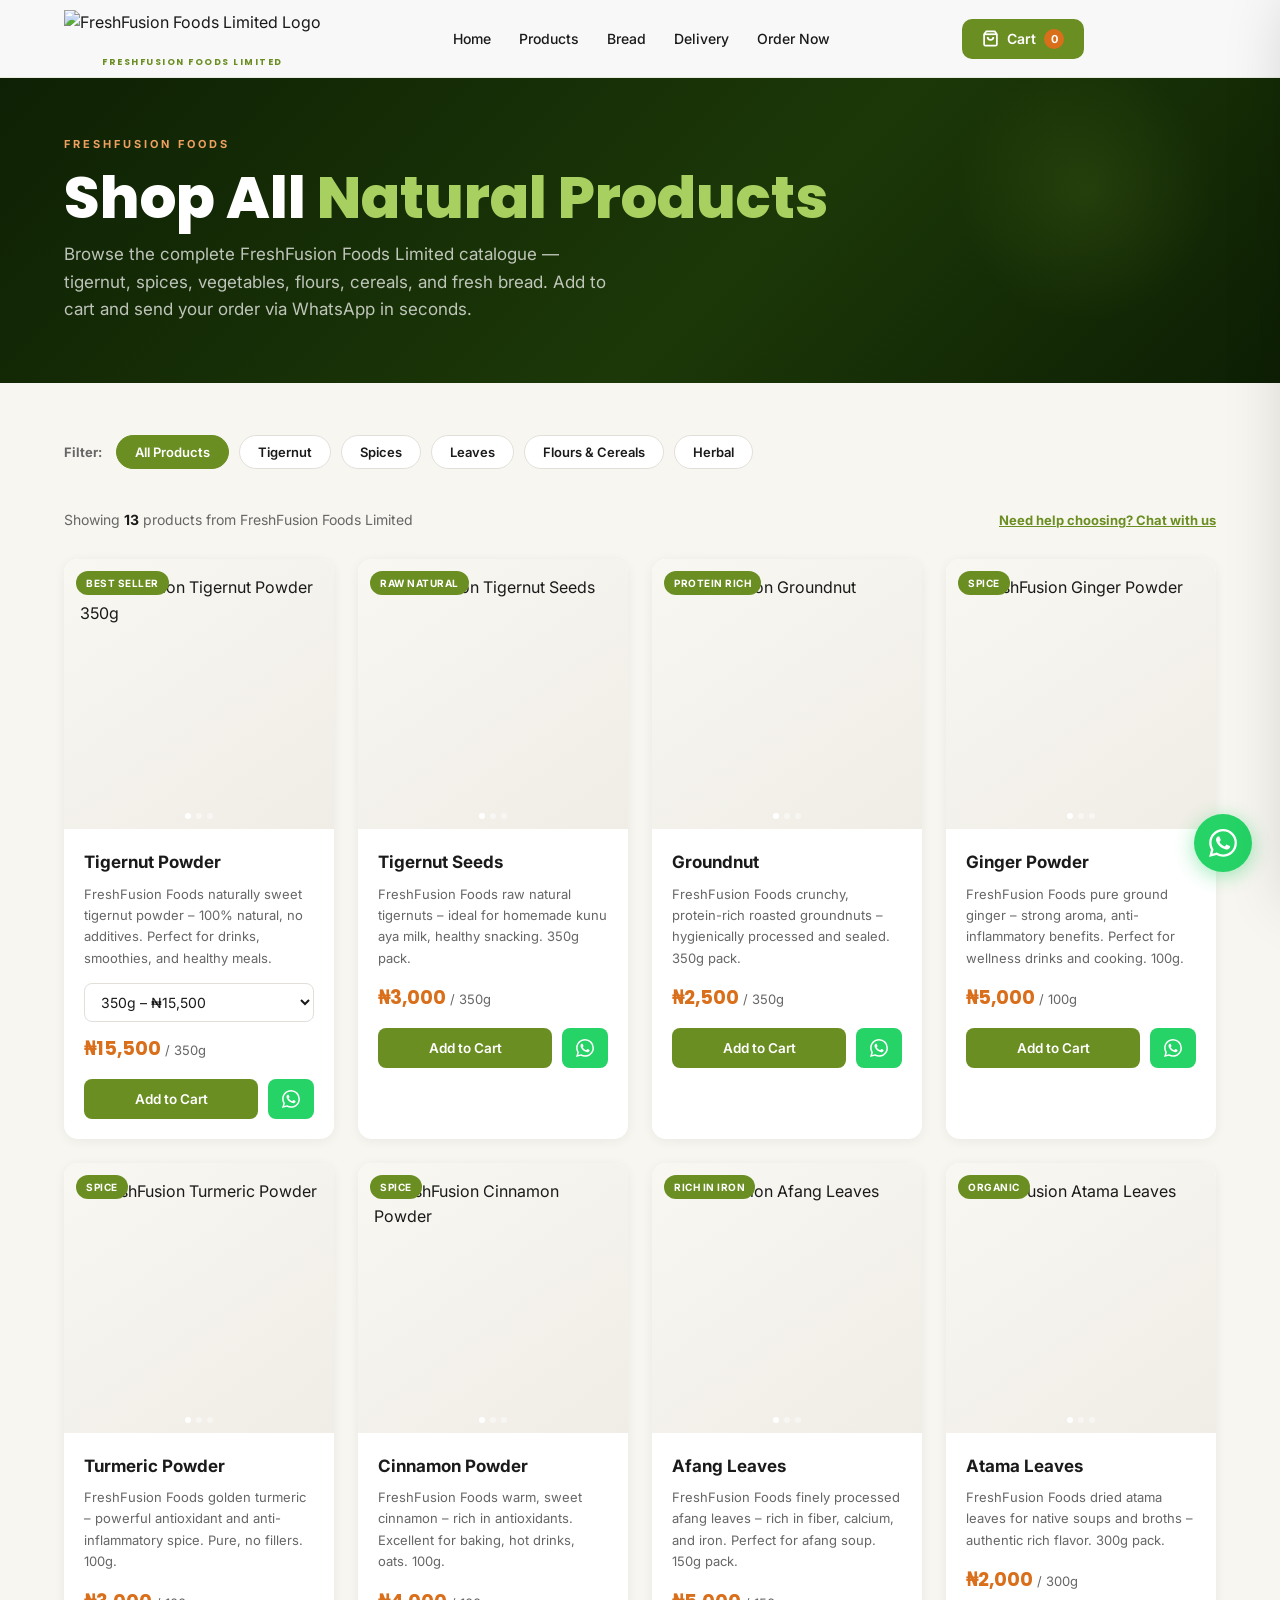
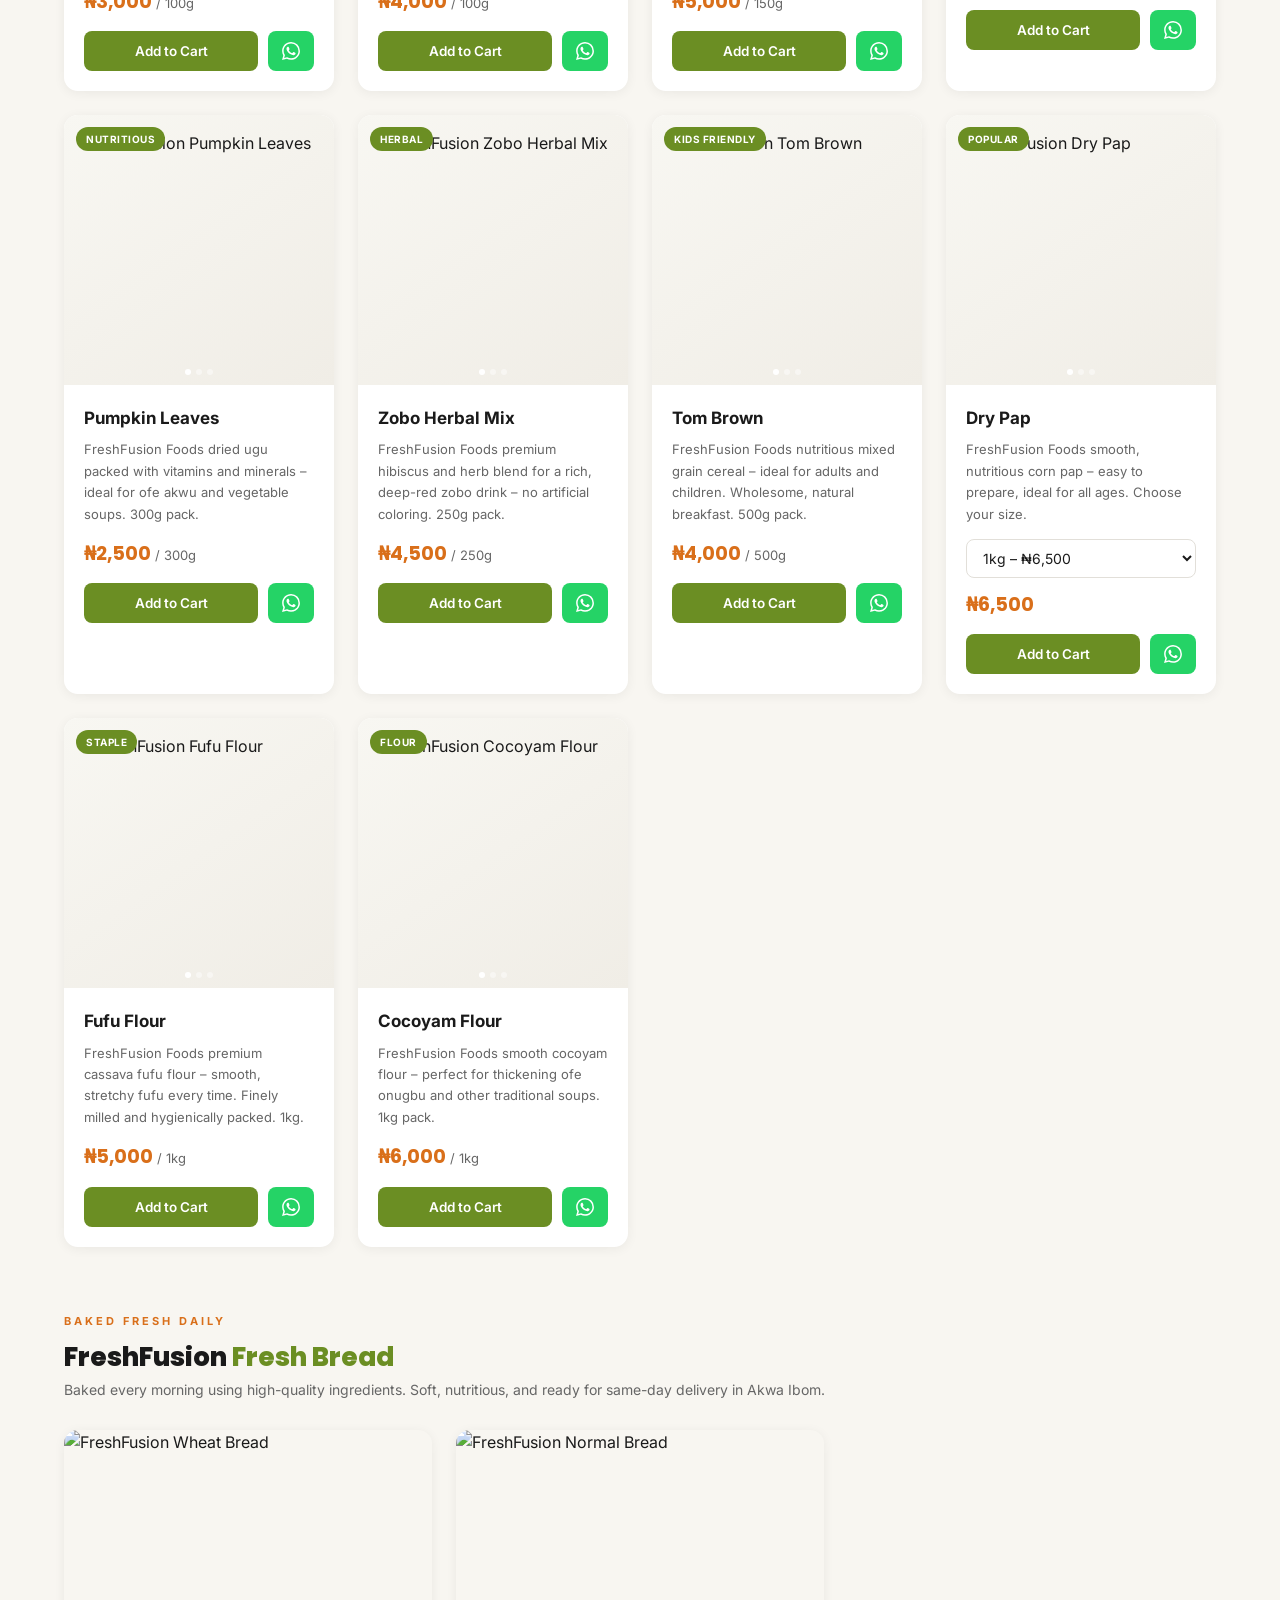
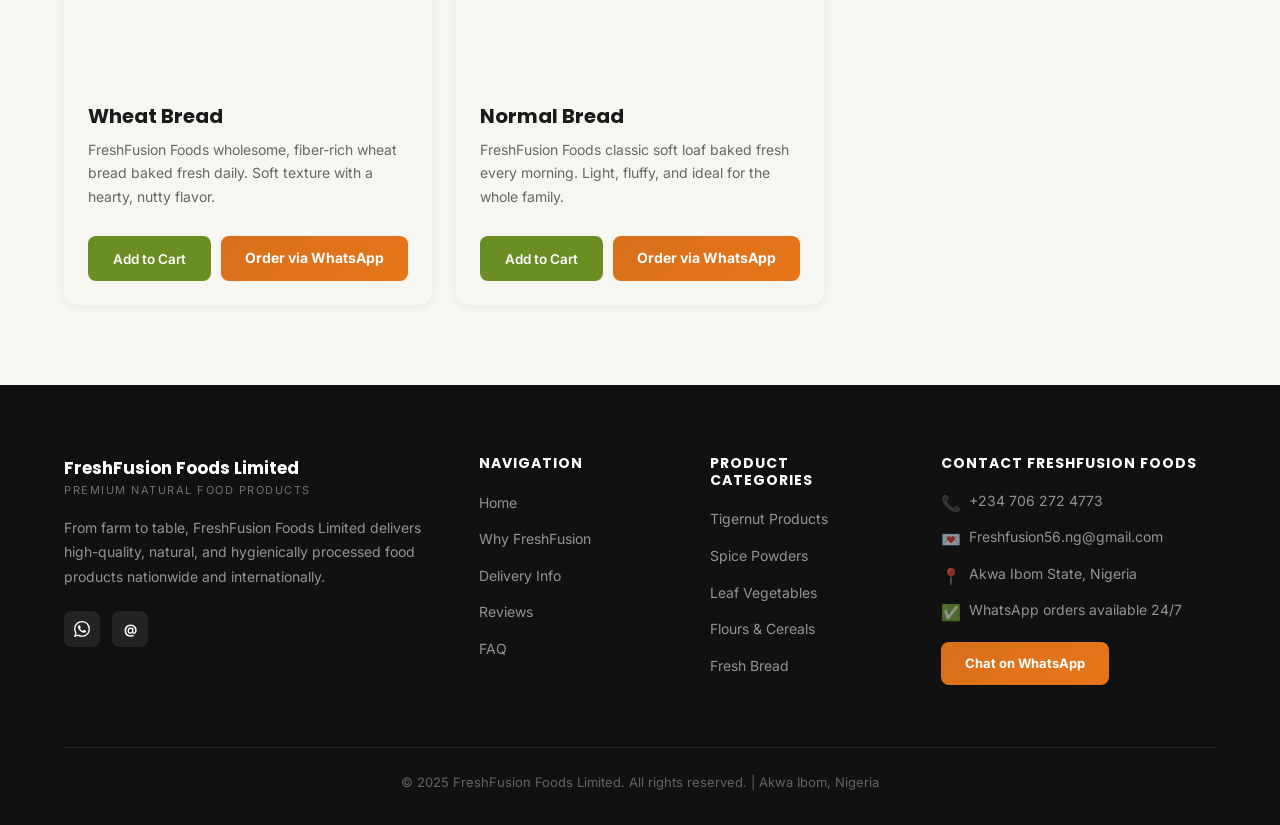
==== Shop.html @ 001449f6 "youiuiuu" ====
<!DOCTYPE html>
<html lang="en">
<head>
  <meta charset="UTF-8">
  <meta name="viewport" content="width=device-width, initial-scale=1.0">
  <title>Shop – FreshFusion Foods Limited</title>
  <meta name="description" content="Shop all FreshFusion Foods Limited products – tigernut powder, spices, vegetables, flours, bread and more.">
  <link rel="stylesheet" href="style.css">
  <link rel="stylesheet" href="https://unpkg.com/aos@2.3.1/dist/aos.css">
  <style>
    /* ---- shop-specific ---- */
    .shop-hero {
      background: linear-gradient(135deg, #0d1f04 0%, #1c3808 60%, #0d1f04 100%);
      padding: 130px 5% 60px;
      position: relative;
      overflow: hidden;
    }
    .shop-hero::after {
      content: '';
      position: absolute;
      right: 5%;
      top: 50%;
      transform: translateY(-50%);
      width: 260px; height: 260px;
      background: radial-gradient(circle, rgba(107,142,35,0.18) 0%, transparent 70%);
      border-radius: 50%;
    }
    .shop-hero-inner { position: relative; z-index: 2; }
    .shop-hero .section-label { color: #f0a060; }
    .shop-hero h1 {
      font-size: clamp(32px, 5vw, 58px);
      font-weight: 800;
      color: white;
      margin-bottom: 12px;
      line-height: 1.1;
    }
    .shop-hero h1 span { color: #a8d060; }
    .shop-hero p { font-size: 17px; color: rgba(255,255,255,0.72); max-width: 560px; }

    .shop-body { padding: 52px 5% 80px; background: var(--off-white); min-height: 60vh; }

    /* Filter bar */
    .filter-bar {
      display: flex;
      align-items: center;
      gap: 10px;
      flex-wrap: wrap;
      margin-bottom: 40px;
    }
    .filter-label { font-size: 13px; font-weight: 700; color: var(--gray); margin-right: 4px; }
    .filter-btn {
      background: white;
      border: 1.5px solid #e2dfd9;
      padding: 8px 18px;
      border-radius: 30px;
      font-size: 13px;
      font-weight: 600;
      color: var(--dark);
      cursor: pointer;
      transition: all 0.2s;
      font-family: 'Inter', sans-serif;
    }
    .filter-btn:hover { border-color: var(--green); color: var(--green); }
    .filter-btn.active { background: var(--green); color: white; border-color: var(--green); }

    /* Product count */
    .shop-meta {
      display: flex;
      align-items: center;
      justify-content: space-between;
      margin-bottom: 28px;
      flex-wrap: wrap;
      gap: 12px;
    }
    .shop-count { font-size: 14px; color: var(--gray); }
    .shop-count strong { color: var(--dark); font-weight: 700; }

    /* Shop grid – tighter than homepage */
    .shop-grid {
      display: grid;
      grid-template-columns: repeat(auto-fill, minmax(260px, 1fr));
      gap: 24px;
    }

    /* Bread cards in shop */
    .shop-bread-section { margin-top: 60px; }
    .shop-bread-section h2 {
      font-size: 26px;
      font-weight: 800;
      margin-bottom: 6px;
    }
    .shop-bread-section h2 span { color: var(--green); }
    .shop-bread-section p { font-size: 14px; color: var(--gray); margin-bottom: 28px; }
    .bread-shop-grid {
      display: grid;
      grid-template-columns: repeat(auto-fill, minmax(280px, 1fr));
      gap: 24px;
    }

    @media (max-width: 480px) {
      .shop-grid { grid-template-columns: 1fr; }
      .bread-shop-grid { grid-template-columns: 1fr; }
    }
  </style>
</head>
<body>

<!-- NAVBAR -->
<nav class="navbar" id="navbar">
  <a href="index.html" class="nav-logo">
    <img src="logo.jpeg" alt="FreshFusion Foods Limited Logo" class="nav-logo-img">
    <span class="nav-logo-name">FreshFusion Foods Limited</span>
  </a>
  <ul class="nav-links">
    <li><a href="index.html">Home</a></li>
    <li><a href="index.html#products">Products</a></li>
    <li><a href="index.html#bread">Bread</a></li>
    <li><a href="index.html#delivery">Delivery</a></li>
    <li><a href="index.html#book">Order Now</a></li>
  </ul>
  <div class="nav-right">
    <button class="nav-cart-btn">
      <svg width="17" height="17" viewBox="0 0 24 24" fill="none" stroke="currentColor" stroke-width="2.5"><path d="M6 2L3 6v14a2 2 0 002 2h14a2 2 0 002-2V6l-3-4z"/><line x1="3" y1="6" x2="21" y2="6"/><path d="M16 10a4 4 0 01-8 0"/></svg>
      Cart <span class="cart-badge">0</span>
    </button>
  </div>
  <div style="display:flex;align-items:center;gap:10px;">
    <button class="mobile-cart-btn" aria-label="Cart">
      <svg width="17" height="17" viewBox="0 0 24 24" fill="none" stroke="currentColor" stroke-width="2.5"><path d="M6 2L3 6v14a2 2 0 002 2h14a2 2 0 002-2V6l-3-4z"/><line x1="3" y1="6" x2="21" y2="6"/><path d="M16 10a4 4 0 01-8 0"/></svg>
      <span class="mobile-cart-count">0</span>
    </button>
    <button class="hamburger" aria-label="Menu"><span></span><span></span><span></span></button>
  </div>
</nav>
<div class="mobile-menu">
  <a href="index.html">Home</a>
  <a href="index.html#products">Products</a>
  <a href="index.html#bread">Bread</a>
  <a href="index.html#delivery">Delivery</a>
  <a href="index.html#book">Order Now</a>
</div>

<!-- SHOP HERO -->
<div class="shop-hero">
  <div class="shop-hero-inner">
    <span class="section-label">FreshFusion Foods</span>
    <h1>Shop All <span>Natural Products</span></h1>
    <p>Browse the complete FreshFusion Foods Limited catalogue — tigernut, spices, vegetables, flours, cereals, and fresh bread. Add to cart and send your order via WhatsApp in seconds.</p>
  </div>
</div>

<!-- SHOP BODY -->
<div class="shop-body">

  <!-- Filter bar -->
  <div class="filter-bar" data-aos="fade-up">
    <span class="filter-label">Filter:</span>
    <button class="filter-btn active" data-filter="all">All Products</button>
    <button class="filter-btn" data-filter="tigernut">Tigernut</button>
    <button class="filter-btn" data-filter="spices">Spices</button>
    <button class="filter-btn" data-filter="leaves">Leaves</button>
    <button class="filter-btn" data-filter="flours">Flours &amp; Cereals</button>
    <button class="filter-btn" data-filter="herbal">Herbal</button>
  </div>

  <div class="shop-meta">
    <p class="shop-count">Showing <strong id="product-count">13</strong> products from FreshFusion Foods Limited</p>
    <a href="https://wa.me/2347062724773?text=Hello%20FreshFusion%20Foods%2C%20I%20need%20help%20choosing%20a%20product." target="_blank" style="font-size:13px;font-weight:700;color:var(--green);text-decoration:underline;">Need help choosing? Chat with us</a>
  </div>

  <div class="shop-grid" id="shop-grid">

    <!-- 1. Tigernut Powder -->
    <div class="product-card" data-product data-name="Tigernut Powder" data-price="15500" data-category="tigernut" data-aos="fade-up">
      <div class="product-img-wrap">
        <span class="product-tag">Best Seller</span>
        <img src="tigernut.jpeg" alt="FreshFusion Tigernut Powder 350g">
        <img src="https://images.unsplash.com/photo-1574323347407-f5e1ad6d020b?w=600&q=80" alt="Tigernut Powder preparation">
        <img src="https://images.unsplash.com/photo-1609501676725-7186f017a4b7?w=600&q=80" alt="Tigernut drink">
        <div class="img-dots"><button class="img-dot"></button><button class="img-dot"></button><button class="img-dot"></button></div>
      </div>
      <div class="product-body">
        <div class="product-name">Tigernut Powder</div>
        <div class="product-desc">FreshFusion Foods naturally sweet tigernut powder – 100% natural, no additives. Perfect for drinks, smoothies, and healthy meals.</div>
        <select class="size-select">
          <option value="350g" data-price="15500">350g – &#8358;15,500</option>
          <option value="1kg" data-price="15000">1kg – &#8358;15,000</option>
        </select>
        <div class="product-price">&#8358;15,500 <small>/ 350g</small></div>
        <div class="product-actions">
          <button class="btn-cart">Add to Cart</button>
          <a href="https://wa.me/2347062724773?text=Hello%20FreshFusion%20Foods%2C%20I%20want%20to%20order%20Tigernut%20Powder" target="_blank" class="btn-wa"><svg width="18" height="18" viewBox="0 0 24 24" fill="white"><path d="M17.472 14.382c-.297-.149-1.758-.867-2.03-.967-.273-.099-.471-.148-.67.15-.197.297-.767.966-.94 1.164-.173.199-.347.223-.644.075-.297-.15-1.255-.463-2.39-1.475-.883-.788-1.48-1.761-1.653-2.059-.173-.297-.018-.458.13-.606.134-.133.298-.347.446-.52.149-.174.198-.298.298-.497.099-.198.05-.371-.025-.52-.075-.149-.669-1.612-.916-2.207-.242-.579-.487-.5-.669-.51-.173-.008-.371-.01-.57-.01-.198 0-.52.074-.792.372-.272.297-1.04 1.016-1.04 2.479 0 1.462 1.065 2.875 1.213 3.074.149.198 2.096 3.2 5.077 4.487.709.306 1.262.489 1.694.625.712.227 1.36.195 1.871.118.571-.085 1.758-.719 2.006-1.413.248-.694.248-1.289.173-1.413-.074-.124-.272-.198-.57-.347m-5.421 7.403h-.004a9.87 9.87 0 01-5.031-1.378l-.361-.214-3.741.982.998-3.648-.235-.374a9.86 9.86 0 01-1.51-5.26c.001-5.45 4.436-9.884 9.888-9.884 2.64 0 5.122 1.03 6.988 2.898a9.825 9.825 0 012.893 6.994c-.003 5.45-4.437 9.884-9.885 9.884m8.413-18.297A11.815 11.815 0 0012.05 0C5.495 0 .16 5.335.157 11.892c0 2.096.547 4.142 1.588 5.945L.057 24l6.305-1.654a11.882 11.882 0 005.683 1.448h.005c6.554 0 11.89-5.335 11.893-11.893a11.821 11.821 0 00-3.48-8.413z"/></svg></a>
        </div>
      </div>
    </div>

    <!-- 2. Tigernut Seeds -->
    <div class="product-card" data-product data-name="Tigernut Seeds" data-price="3000" data-category="tigernut" data-aos="fade-up" data-aos-delay="50">
      <div class="product-img-wrap">
        <span class="product-tag">Raw Natural</span>
        <img src="https://images.unsplash.com/photo-1563636619-e9143da7973b?w=600&q=80" alt="FreshFusion Tigernut Seeds">
        <img src="https://images.unsplash.com/photo-1574323347407-f5e1ad6d020b?w=600&q=80" alt="Tigernut seeds">
        <img src="https://images.unsplash.com/photo-1609501676725-7186f017a4b7?w=600&q=80" alt="Tigernut milk">
        <div class="img-dots"><button class="img-dot"></button><button class="img-dot"></button><button class="img-dot"></button></div>
      </div>
      <div class="product-body">
        <div class="product-name">Tigernut Seeds</div>
        <div class="product-desc">FreshFusion Foods raw natural tigernuts – ideal for homemade kunu aya milk, healthy snacking. 350g pack.</div>
        <div class="product-price">&#8358;3,000 <small>/ 350g</small></div>
        <div class="product-actions">
          <button class="btn-cart">Add to Cart</button>
          <a href="https://wa.me/2347062724773?text=Hello%20FreshFusion%20Foods%2C%20I%20want%20to%20order%20Tigernut%20Seeds" target="_blank" class="btn-wa"><svg width="18" height="18" viewBox="0 0 24 24" fill="white"><path d="M17.472 14.382c-.297-.149-1.758-.867-2.03-.967-.273-.099-.471-.148-.67.15-.197.297-.767.966-.94 1.164-.173.199-.347.223-.644.075-.297-.15-1.255-.463-2.39-1.475-.883-.788-1.48-1.761-1.653-2.059-.173-.297-.018-.458.13-.606.134-.133.298-.347.446-.52.149-.174.198-.298.298-.497.099-.198.05-.371-.025-.52-.075-.149-.669-1.612-.916-2.207-.242-.579-.487-.5-.669-.51-.173-.008-.371-.01-.57-.01-.198 0-.52.074-.792.372-.272.297-1.04 1.016-1.04 2.479 0 1.462 1.065 2.875 1.213 3.074.149.198 2.096 3.2 5.077 4.487.709.306 1.262.489 1.694.625.712.227 1.36.195 1.871.118.571-.085 1.758-.719 2.006-1.413.248-.694.248-1.289.173-1.413-.074-.124-.272-.198-.57-.347m-5.421 7.403h-.004a9.87 9.87 0 01-5.031-1.378l-.361-.214-3.741.982.998-3.648-.235-.374a9.86 9.86 0 01-1.51-5.26c.001-5.45 4.436-9.884 9.888-9.884 2.64 0 5.122 1.03 6.988 2.898a9.825 9.825 0 012.893 6.994c-.003 5.45-4.437 9.884-9.885 9.884m8.413-18.297A11.815 11.815 0 0012.05 0C5.495 0 .16 5.335.157 11.892c0 2.096.547 4.142 1.588 5.945L.057 24l6.305-1.654a11.882 11.882 0 005.683 1.448h.005c6.554 0 11.89-5.335 11.893-11.893a11.821 11.821 0 00-3.48-8.413z"/></svg></a>
        </div>
      </div>
    </div>

    <!-- 3. Groundnut -->
    <div class="product-card" data-product data-name="Groundnut" data-price="2500" data-category="tigernut" data-aos="fade-up" data-aos-delay="100">
      <div class="product-img-wrap">
        <span class="product-tag">Protein Rich</span>
        <img src="https://images.unsplash.com/photo-1567306226408-c60e6438e93f?w=600&q=80" alt="FreshFusion Groundnut">
        <img src="https://images.unsplash.com/photo-1605289982774-9a6fef564df8?w=600&q=80" alt="Roasted groundnuts">
        <img src="https://images.unsplash.com/photo-1574323347407-f5e1ad6d020b?w=600&q=80" alt="Groundnut pack">
        <div class="img-dots"><button class="img-dot"></button><button class="img-dot"></button><button class="img-dot"></button></div>
      </div>
      <div class="product-body">
        <div class="product-name">Groundnut</div>
        <div class="product-desc">FreshFusion Foods crunchy, protein-rich roasted groundnuts – hygienically processed and sealed. 350g pack.</div>
        <div class="product-price">&#8358;2,500 <small>/ 350g</small></div>
        <div class="product-actions">
          <button class="btn-cart">Add to Cart</button>
          <a href="https://wa.me/2347062724773?text=Hello%20FreshFusion%20Foods%2C%20I%20want%20to%20order%20Groundnut" target="_blank" class="btn-wa"><svg width="18" height="18" viewBox="0 0 24 24" fill="white"><path d="M17.472 14.382c-.297-.149-1.758-.867-2.03-.967-.273-.099-.471-.148-.67.15-.197.297-.767.966-.94 1.164-.173.199-.347.223-.644.075-.297-.15-1.255-.463-2.39-1.475-.883-.788-1.48-1.761-1.653-2.059-.173-.297-.018-.458.13-.606.134-.133.298-.347.446-.52.149-.174.198-.298.298-.497.099-.198.05-.371-.025-.52-.075-.149-.669-1.612-.916-2.207-.242-.579-.487-.5-.669-.51-.173-.008-.371-.01-.57-.01-.198 0-.52.074-.792.372-.272.297-1.04 1.016-1.04 2.479 0 1.462 1.065 2.875 1.213 3.074.149.198 2.096 3.2 5.077 4.487.709.306 1.262.489 1.694.625.712.227 1.36.195 1.871.118.571-.085 1.758-.719 2.006-1.413.248-.694.248-1.289.173-1.413-.074-.124-.272-.198-.57-.347m-5.421 7.403h-.004a9.87 9.87 0 01-5.031-1.378l-.361-.214-3.741.982.998-3.648-.235-.374a9.86 9.86 0 01-1.51-5.26c.001-5.45 4.436-9.884 9.888-9.884 2.64 0 5.122 1.03 6.988 2.898a9.825 9.825 0 012.893 6.994c-.003 5.45-4.437 9.884-9.885 9.884m8.413-18.297A11.815 11.815 0 0012.05 0C5.495 0 .16 5.335.157 11.892c0 2.096.547 4.142 1.588 5.945L.057 24l6.305-1.654a11.882 11.882 0 005.683 1.448h.005c6.554 0 11.89-5.335 11.893-11.893a11.821 11.821 0 00-3.48-8.413z"/></svg></a>
        </div>
      </div>
    </div>

    <!-- 4. Ginger Powder -->
    <div class="product-card" data-product data-name="Ginger Powder" data-price="5000" data-category="spices" data-aos="fade-up">
      <div class="product-img-wrap">
        <span class="product-tag">Spice</span>
        <img src="https://images.unsplash.com/photo-1615485500704-8e990f9900f7?w=600&q=80" alt="FreshFusion Ginger Powder">
        <img src="https://images.unsplash.com/photo-1596040033229-a9821ebd058d?w=600&q=80" alt="Ground ginger">
        <img src="https://images.unsplash.com/photo-1610970881699-44a5587cabec?w=600&q=80" alt="Ginger spice">
        <div class="img-dots"><button class="img-dot"></button><button class="img-dot"></button><button class="img-dot"></button></div>
      </div>
      <div class="product-body">
        <div class="product-name">Ginger Powder</div>
        <div class="product-desc">FreshFusion Foods pure ground ginger – strong aroma, anti-inflammatory benefits. Perfect for wellness drinks and cooking. 100g.</div>
        <div class="product-price">&#8358;5,000 <small>/ 100g</small></div>
        <div class="product-actions">
          <button class="btn-cart">Add to Cart</button>
          <a href="https://wa.me/2347062724773?text=Hello%20FreshFusion%20Foods%2C%20I%20want%20to%20order%20Ginger%20Powder" target="_blank" class="btn-wa"><svg width="18" height="18" viewBox="0 0 24 24" fill="white"><path d="M17.472 14.382c-.297-.149-1.758-.867-2.03-.967-.273-.099-.471-.148-.67.15-.197.297-.767.966-.94 1.164-.173.199-.347.223-.644.075-.297-.15-1.255-.463-2.39-1.475-.883-.788-1.48-1.761-1.653-2.059-.173-.297-.018-.458.13-.606.134-.133.298-.347.446-.52.149-.174.198-.298.298-.497.099-.198.05-.371-.025-.52-.075-.149-.669-1.612-.916-2.207-.242-.579-.487-.5-.669-.51-.173-.008-.371-.01-.57-.01-.198 0-.52.074-.792.372-.272.297-1.04 1.016-1.04 2.479 0 1.462 1.065 2.875 1.213 3.074.149.198 2.096 3.2 5.077 4.487.709.306 1.262.489 1.694.625.712.227 1.36.195 1.871.118.571-.085 1.758-.719 2.006-1.413.248-.694.248-1.289.173-1.413-.074-.124-.272-.198-.57-.347m-5.421 7.403h-.004a9.87 9.87 0 01-5.031-1.378l-.361-.214-3.741.982.998-3.648-.235-.374a9.86 9.86 0 01-1.51-5.26c.001-5.45 4.436-9.884 9.888-9.884 2.64 0 5.122 1.03 6.988 2.898a9.825 9.825 0 012.893 6.994c-.003 5.45-4.437 9.884-9.885 9.884m8.413-18.297A11.815 11.815 0 0012.05 0C5.495 0 .16 5.335.157 11.892c0 2.096.547 4.142 1.588 5.945L.057 24l6.305-1.654a11.882 11.882 0 005.683 1.448h.005c6.554 0 11.89-5.335 11.893-11.893a11.821 11.821 0 00-3.48-8.413z"/></svg></a>
        </div>
      </div>
    </div>

    <!-- 5. Turmeric -->
    <div class="product-card" data-product data-name="Turmeric Powder" data-price="3000" data-category="spices" data-aos="fade-up" data-aos-delay="50">
      <div class="product-img-wrap">
        <span class="product-tag">Spice</span>
        <img src="https://images.unsplash.com/photo-1596040033229-a9821ebd058d?w=600&q=80" alt="FreshFusion Turmeric Powder">
        <img src="https://images.unsplash.com/photo-1615485500704-8e990f9900f7?w=600&q=80" alt="Golden turmeric">
        <img src="https://images.unsplash.com/photo-1610970881699-44a5587cabec?w=600&q=80" alt="Turmeric">
        <div class="img-dots"><button class="img-dot"></button><button class="img-dot"></button><button class="img-dot"></button></div>
      </div>
      <div class="product-body">
        <div class="product-name">Turmeric Powder</div>
        <div class="product-desc">FreshFusion Foods golden turmeric – powerful antioxidant and anti-inflammatory spice. Pure, no fillers. 100g.</div>
        <div class="product-price">&#8358;3,000 <small>/ 100g</small></div>
        <div class="product-actions">
          <button class="btn-cart">Add to Cart</button>
          <a href="https://wa.me/2347062724773?text=Hello%20FreshFusion%20Foods%2C%20I%20want%20to%20order%20Turmeric%20Powder" target="_blank" class="btn-wa"><svg width="18" height="18" viewBox="0 0 24 24" fill="white"><path d="M17.472 14.382c-.297-.149-1.758-.867-2.03-.967-.273-.099-.471-.148-.67.15-.197.297-.767.966-.94 1.164-.173.199-.347.223-.644.075-.297-.15-1.255-.463-2.39-1.475-.883-.788-1.48-1.761-1.653-2.059-.173-.297-.018-.458.13-.606.134-.133.298-.347.446-.52.149-.174.198-.298.298-.497.099-.198.05-.371-.025-.52-.075-.149-.669-1.612-.916-2.207-.242-.579-.487-.5-.669-.51-.173-.008-.371-.01-.57-.01-.198 0-.52.074-.792.372-.272.297-1.04 1.016-1.04 2.479 0 1.462 1.065 2.875 1.213 3.074.149.198 2.096 3.2 5.077 4.487.709.306 1.262.489 1.694.625.712.227 1.36.195 1.871.118.571-.085 1.758-.719 2.006-1.413.248-.694.248-1.289.173-1.413-.074-.124-.272-.198-.57-.347m-5.421 7.403h-.004a9.87 9.87 0 01-5.031-1.378l-.361-.214-3.741.982.998-3.648-.235-.374a9.86 9.86 0 01-1.51-5.26c.001-5.45 4.436-9.884 9.888-9.884 2.64 0 5.122 1.03 6.988 2.898a9.825 9.825 0 012.893 6.994c-.003 5.45-4.437 9.884-9.885 9.884m8.413-18.297A11.815 11.815 0 0012.05 0C5.495 0 .16 5.335.157 11.892c0 2.096.547 4.142 1.588 5.945L.057 24l6.305-1.654a11.882 11.882 0 005.683 1.448h.005c6.554 0 11.89-5.335 11.893-11.893a11.821 11.821 0 00-3.48-8.413z"/></svg></a>
        </div>
      </div>
    </div>

    <!-- 6. Cinnamon -->
    <div class="product-card" data-product data-name="Cinnamon Powder" data-price="4000" data-category="spices" data-aos="fade-up" data-aos-delay="100">
      <div class="product-img-wrap">
        <span class="product-tag">Spice</span>
        <img src="https://images.unsplash.com/photo-1610970881699-44a5587cabec?w=600&q=80" alt="FreshFusion Cinnamon Powder">
        <img src="https://images.unsplash.com/photo-1596040033229-a9821ebd058d?w=600&q=80" alt="Ground cinnamon">
        <img src="https://images.unsplash.com/photo-1615485500704-8e990f9900f7?w=600&q=80" alt="Cinnamon spice">
        <div class="img-dots"><button class="img-dot"></button><button class="img-dot"></button><button class="img-dot"></button></div>
      </div>
      <div class="product-body">
        <div class="product-name">Cinnamon Powder</div>
        <div class="product-desc">FreshFusion Foods warm, sweet cinnamon – rich in antioxidants. Excellent for baking, hot drinks, oats. 100g.</div>
        <div class="product-price">&#8358;4,000 <small>/ 100g</small></div>
        <div class="product-actions">
          <button class="btn-cart">Add to Cart</button>
          <a href="https://wa.me/2347062724773?text=Hello%20FreshFusion%20Foods%2C%20I%20want%20to%20order%20Cinnamon%20Powder" target="_blank" class="btn-wa"><svg width="18" height="18" viewBox="0 0 24 24" fill="white"><path d="M17.472 14.382c-.297-.149-1.758-.867-2.03-.967-.273-.099-.471-.148-.67.15-.197.297-.767.966-.94 1.164-.173.199-.347.223-.644.075-.297-.15-1.255-.463-2.39-1.475-.883-.788-1.48-1.761-1.653-2.059-.173-.297-.018-.458.13-.606.134-.133.298-.347.446-.52.149-.174.198-.298.298-.497.099-.198.05-.371-.025-.52-.075-.149-.669-1.612-.916-2.207-.242-.579-.487-.5-.669-.51-.173-.008-.371-.01-.57-.01-.198 0-.52.074-.792.372-.272.297-1.04 1.016-1.04 2.479 0 1.462 1.065 2.875 1.213 3.074.149.198 2.096 3.2 5.077 4.487.709.306 1.262.489 1.694.625.712.227 1.36.195 1.871.118.571-.085 1.758-.719 2.006-1.413.248-.694.248-1.289.173-1.413-.074-.124-.272-.198-.57-.347m-5.421 7.403h-.004a9.87 9.87 0 01-5.031-1.378l-.361-.214-3.741.982.998-3.648-.235-.374a9.86 9.86 0 01-1.51-5.26c.001-5.45 4.436-9.884 9.888-9.884 2.64 0 5.122 1.03 6.988 2.898a9.825 9.825 0 012.893 6.994c-.003 5.45-4.437 9.884-9.885 9.884m8.413-18.297A11.815 11.815 0 0012.05 0C5.495 0 .16 5.335.157 11.892c0 2.096.547 4.142 1.588 5.945L.057 24l6.305-1.654a11.882 11.882 0 005.683 1.448h.005c6.554 0 11.89-5.335 11.893-11.893a11.821 11.821 0 00-3.48-8.413z"/></svg></a>
        </div>
      </div>
    </div>

    <!-- 7. Afang Leaves -->
    <div class="product-card" data-product data-name="Afang Leaves" data-price="5000" data-category="leaves" data-aos="fade-up">
      <div class="product-img-wrap">
        <span class="product-tag">Rich in Iron</span>
        <img src="https://images.unsplash.com/photo-1540420773420-3366772f4999?w=600&q=80" alt="FreshFusion Afang Leaves">
        <img src="https://images.unsplash.com/photo-1518977676601-b53f82aba655?w=600&q=80" alt="Dried afang leaves">
        <img src="https://images.unsplash.com/photo-1556909114-f6e7ad7d3136?w=600&q=80" alt="Afang leaf pack">
        <div class="img-dots"><button class="img-dot"></button><button class="img-dot"></button><button class="img-dot"></button></div>
      </div>
      <div class="product-body">
        <div class="product-name">Afang Leaves</div>
        <div class="product-desc">FreshFusion Foods finely processed afang leaves – rich in fiber, calcium, and iron. Perfect for afang soup. 150g pack.</div>
        <div class="product-price">&#8358;5,000 <small>/ 150g</small></div>
        <div class="product-actions">
          <button class="btn-cart">Add to Cart</button>
          <a href="https://wa.me/2347062724773?text=Hello%20FreshFusion%20Foods%2C%20I%20want%20to%20order%20Afang%20Leaves" target="_blank" class="btn-wa"><svg width="18" height="18" viewBox="0 0 24 24" fill="white"><path d="M17.472 14.382c-.297-.149-1.758-.867-2.03-.967-.273-.099-.471-.148-.67.15-.197.297-.767.966-.94 1.164-.173.199-.347.223-.644.075-.297-.15-1.255-.463-2.39-1.475-.883-.788-1.48-1.761-1.653-2.059-.173-.297-.018-.458.13-.606.134-.133.298-.347.446-.52.149-.174.198-.298.298-.497.099-.198.05-.371-.025-.52-.075-.149-.669-1.612-.916-2.207-.242-.579-.487-.5-.669-.51-.173-.008-.371-.01-.57-.01-.198 0-.52.074-.792.372-.272.297-1.04 1.016-1.04 2.479 0 1.462 1.065 2.875 1.213 3.074.149.198 2.096 3.2 5.077 4.487.709.306 1.262.489 1.694.625.712.227 1.36.195 1.871.118.571-.085 1.758-.719 2.006-1.413.248-.694.248-1.289.173-1.413-.074-.124-.272-.198-.57-.347m-5.421 7.403h-.004a9.87 9.87 0 01-5.031-1.378l-.361-.214-3.741.982.998-3.648-.235-.374a9.86 9.86 0 01-1.51-5.26c.001-5.45 4.436-9.884 9.888-9.884 2.64 0 5.122 1.03 6.988 2.898a9.825 9.825 0 012.893 6.994c-.003 5.45-4.437 9.884-9.885 9.884m8.413-18.297A11.815 11.815 0 0012.05 0C5.495 0 .16 5.335.157 11.892c0 2.096.547 4.142 1.588 5.945L.057 24l6.305-1.654a11.882 11.882 0 005.683 1.448h.005c6.554 0 11.89-5.335 11.893-11.893a11.821 11.821 0 00-3.48-8.413z"/></svg></a>
        </div>
      </div>
    </div>

    <!-- 8. Atama Leaves -->
    <div class="product-card" data-product data-name="Atama Leaves" data-price="2000" data-category="leaves" data-aos="fade-up" data-aos-delay="50">
      <div class="product-img-wrap">
        <span class="product-tag">Organic</span>
        <img src="https://images.unsplash.com/photo-1518977676601-b53f82aba655?w=600&q=80" alt="FreshFusion Atama Leaves">
        <img src="https://images.unsplash.com/photo-1540420773420-3366772f4999?w=600&q=80" alt="Dried atama">
        <img src="https://images.unsplash.com/photo-1556909114-f6e7ad7d3136?w=600&q=80" alt="Atama pack">
        <div class="img-dots"><button class="img-dot"></button><button class="img-dot"></button><button class="img-dot"></button></div>
      </div>
      <div class="product-body">
        <div class="product-name">Atama Leaves</div>
        <div class="product-desc">FreshFusion Foods dried atama leaves for native soups and broths – authentic rich flavor. 300g pack.</div>
        <div class="product-price">&#8358;2,000 <small>/ 300g</small></div>
        <div class="product-actions">
          <button class="btn-cart">Add to Cart</button>
          <a href="https://wa.me/2347062724773?text=Hello%20FreshFusion%20Foods%2C%20I%20want%20to%20order%20Atama%20Leaves" target="_blank" class="btn-wa"><svg width="18" height="18" viewBox="0 0 24 24" fill="white"><path d="M17.472 14.382c-.297-.149-1.758-.867-2.03-.967-.273-.099-.471-.148-.67.15-.197.297-.767.966-.94 1.164-.173.199-.347.223-.644.075-.297-.15-1.255-.463-2.39-1.475-.883-.788-1.48-1.761-1.653-2.059-.173-.297-.018-.458.13-.606.134-.133.298-.347.446-.52.149-.174.198-.298.298-.497.099-.198.05-.371-.025-.52-.075-.149-.669-1.612-.916-2.207-.242-.579-.487-.5-.669-.51-.173-.008-.371-.01-.57-.01-.198 0-.52.074-.792.372-.272.297-1.04 1.016-1.04 2.479 0 1.462 1.065 2.875 1.213 3.074.149.198 2.096 3.2 5.077 4.487.709.306 1.262.489 1.694.625.712.227 1.36.195 1.871.118.571-.085 1.758-.719 2.006-1.413.248-.694.248-1.289.173-1.413-.074-.124-.272-.198-.57-.347m-5.421 7.403h-.004a9.87 9.87 0 01-5.031-1.378l-.361-.214-3.741.982.998-3.648-.235-.374a9.86 9.86 0 01-1.51-5.26c.001-5.45 4.436-9.884 9.888-9.884 2.64 0 5.122 1.03 6.988 2.898a9.825 9.825 0 012.893 6.994c-.003 5.45-4.437 9.884-9.885 9.884m8.413-18.297A11.815 11.815 0 0012.05 0C5.495 0 .16 5.335.157 11.892c0 2.096.547 4.142 1.588 5.945L.057 24l6.305-1.654a11.882 11.882 0 005.683 1.448h.005c6.554 0 11.89-5.335 11.893-11.893a11.821 11.821 0 00-3.48-8.413z"/></svg></a>
        </div>
      </div>
    </div>

    <!-- 9. Pumpkin Leaves -->
    <div class="product-card" data-product data-name="Pumpkin Leaves" data-price="2500" data-category="leaves" data-aos="fade-up" data-aos-delay="100">
      <div class="product-img-wrap">
        <span class="product-tag">Nutritious</span>
        <img src="https://images.unsplash.com/photo-1556909114-f6e7ad7d3136?w=600&q=80" alt="FreshFusion Pumpkin Leaves">
        <img src="https://images.unsplash.com/photo-1518977676601-b53f82aba655?w=600&q=80" alt="Dried ugu">
        <img src="https://images.unsplash.com/photo-1540420773420-3366772f4999?w=600&q=80" alt="Pumpkin leaf pack">
        <div class="img-dots"><button class="img-dot"></button><button class="img-dot"></button><button class="img-dot"></button></div>
      </div>
      <div class="product-body">
        <div class="product-name">Pumpkin Leaves</div>
        <div class="product-desc">FreshFusion Foods dried ugu packed with vitamins and minerals – ideal for ofe akwu and vegetable soups. 300g pack.</div>
        <div class="product-price">&#8358;2,500 <small>/ 300g</small></div>
        <div class="product-actions">
          <button class="btn-cart">Add to Cart</button>
          <a href="https://wa.me/2347062724773?text=Hello%20FreshFusion%20Foods%2C%20I%20want%20to%20order%20Pumpkin%20Leaves" target="_blank" class="btn-wa"><svg width="18" height="18" viewBox="0 0 24 24" fill="white"><path d="M17.472 14.382c-.297-.149-1.758-.867-2.03-.967-.273-.099-.471-.148-.67.15-.197.297-.767.966-.94 1.164-.173.199-.347.223-.644.075-.297-.15-1.255-.463-2.39-1.475-.883-.788-1.48-1.761-1.653-2.059-.173-.297-.018-.458.13-.606.134-.133.298-.347.446-.52.149-.174.198-.298.298-.497.099-.198.05-.371-.025-.52-.075-.149-.669-1.612-.916-2.207-.242-.579-.487-.5-.669-.51-.173-.008-.371-.01-.57-.01-.198 0-.52.074-.792.372-.272.297-1.04 1.016-1.04 2.479 0 1.462 1.065 2.875 1.213 3.074.149.198 2.096 3.2 5.077 4.487.709.306 1.262.489 1.694.625.712.227 1.36.195 1.871.118.571-.085 1.758-.719 2.006-1.413.248-.694.248-1.289.173-1.413-.074-.124-.272-.198-.57-.347m-5.421 7.403h-.004a9.87 9.87 0 01-5.031-1.378l-.361-.214-3.741.982.998-3.648-.235-.374a9.86 9.86 0 01-1.51-5.26c.001-5.45 4.436-9.884 9.888-9.884 2.64 0 5.122 1.03 6.988 2.898a9.825 9.825 0 012.893 6.994c-.003 5.45-4.437 9.884-9.885 9.884m8.413-18.297A11.815 11.815 0 0012.05 0C5.495 0 .16 5.335.157 11.892c0 2.096.547 4.142 1.588 5.945L.057 24l6.305-1.654a11.882 11.882 0 005.683 1.448h.005c6.554 0 11.89-5.335 11.893-11.893a11.821 11.821 0 00-3.48-8.413z"/></svg></a>
        </div>
      </div>
    </div>

    <!-- 10. Zobo Herbal Mix -->
    <div class="product-card" data-product data-name="Zobo Herbal Mix" data-price="4500" data-category="herbal" data-aos="fade-up">
      <div class="product-img-wrap">
        <span class="product-tag">Herbal</span>
        <img src="https://images.unsplash.com/photo-1563805042-7684c019e1cb?w=600&q=80" alt="FreshFusion Zobo Herbal Mix">
        <img src="https://images.unsplash.com/photo-1587049352846-4a222e784d38?w=600&q=80" alt="Zobo hibiscus drink">
        <img src="https://images.unsplash.com/photo-1513558161293-cdaf765ed2fd?w=600&q=80" alt="Herbal blend">
        <div class="img-dots"><button class="img-dot"></button><button class="img-dot"></button><button class="img-dot"></button></div>
      </div>
      <div class="product-body">
        <div class="product-name">Zobo Herbal Mix</div>
        <div class="product-desc">FreshFusion Foods premium hibiscus and herb blend for a rich, deep-red zobo drink – no artificial coloring. 250g pack.</div>
        <div class="product-price">&#8358;4,500 <small>/ 250g</small></div>
        <div class="product-actions">
          <button class="btn-cart">Add to Cart</button>
          <a href="https://wa.me/2347062724773?text=Hello%20FreshFusion%20Foods%2C%20I%20want%20to%20order%20Zobo%20Herbal%20Mix" target="_blank" class="btn-wa"><svg width="18" height="18" viewBox="0 0 24 24" fill="white"><path d="M17.472 14.382c-.297-.149-1.758-.867-2.03-.967-.273-.099-.471-.148-.67.15-.197.297-.767.966-.94 1.164-.173.199-.347.223-.644.075-.297-.15-1.255-.463-2.39-1.475-.883-.788-1.48-1.761-1.653-2.059-.173-.297-.018-.458.13-.606.134-.133.298-.347.446-.52.149-.174.198-.298.298-.497.099-.198.05-.371-.025-.52-.075-.149-.669-1.612-.916-2.207-.242-.579-.487-.5-.669-.51-.173-.008-.371-.01-.57-.01-.198 0-.52.074-.792.372-.272.297-1.04 1.016-1.04 2.479 0 1.462 1.065 2.875 1.213 3.074.149.198 2.096 3.2 5.077 4.487.709.306 1.262.489 1.694.625.712.227 1.36.195 1.871.118.571-.085 1.758-.719 2.006-1.413.248-.694.248-1.289.173-1.413-.074-.124-.272-.198-.57-.347m-5.421 7.403h-.004a9.87 9.87 0 01-5.031-1.378l-.361-.214-3.741.982.998-3.648-.235-.374a9.86 9.86 0 01-1.51-5.26c.001-5.45 4.436-9.884 9.888-9.884 2.64 0 5.122 1.03 6.988 2.898a9.825 9.825 0 012.893 6.994c-.003 5.45-4.437 9.884-9.885 9.884m8.413-18.297A11.815 11.815 0 0012.05 0C5.495 0 .16 5.335.157 11.892c0 2.096.547 4.142 1.588 5.945L.057 24l6.305-1.654a11.882 11.882 0 005.683 1.448h.005c6.554 0 11.89-5.335 11.893-11.893a11.821 11.821 0 00-3.48-8.413z"/></svg></a>
        </div>
      </div>
    </div>

    <!-- 11. Tom Brown -->
    <div class="product-card" data-product data-name="Tom Brown" data-price="4000" data-category="flours" data-aos="fade-up" data-aos-delay="50">
      <div class="product-img-wrap">
        <span class="product-tag">Kids Friendly</span>
        <img src="https://images.unsplash.com/photo-1582735689369-4fe89db7114c?w=600&q=80" alt="FreshFusion Tom Brown">
        <img src="https://images.unsplash.com/photo-1574323347407-f5e1ad6d020b?w=600&q=80" alt="Mixed grain cereal">
        <img src="https://images.unsplash.com/photo-1509440159596-0249088772ff?w=600&q=80" alt="Tom Brown pack">
        <div class="img-dots"><button class="img-dot"></button><button class="img-dot"></button><button class="img-dot"></button></div>
      </div>
      <div class="product-body">
        <div class="product-name">Tom Brown</div>
        <div class="product-desc">FreshFusion Foods nutritious mixed grain cereal – ideal for adults and children. Wholesome, natural breakfast. 500g pack.</div>
        <div class="product-price">&#8358;4,000 <small>/ 500g</small></div>
        <div class="product-actions">
          <button class="btn-cart">Add to Cart</button>
          <a href="https://wa.me/2347062724773?text=Hello%20FreshFusion%20Foods%2C%20I%20want%20to%20order%20Tom%20Brown" target="_blank" class="btn-wa"><svg width="18" height="18" viewBox="0 0 24 24" fill="white"><path d="M17.472 14.382c-.297-.149-1.758-.867-2.03-.967-.273-.099-.471-.148-.67.15-.197.297-.767.966-.94 1.164-.173.199-.347.223-.644.075-.297-.15-1.255-.463-2.39-1.475-.883-.788-1.48-1.761-1.653-2.059-.173-.297-.018-.458.13-.606.134-.133.298-.347.446-.52.149-.174.198-.298.298-.497.099-.198.05-.371-.025-.52-.075-.149-.669-1.612-.916-2.207-.242-.579-.487-.5-.669-.51-.173-.008-.371-.01-.57-.01-.198 0-.52.074-.792.372-.272.297-1.04 1.016-1.04 2.479 0 1.462 1.065 2.875 1.213 3.074.149.198 2.096 3.2 5.077 4.487.709.306 1.262.489 1.694.625.712.227 1.36.195 1.871.118.571-.085 1.758-.719 2.006-1.413.248-.694.248-1.289.173-1.413-.074-.124-.272-.198-.57-.347m-5.421 7.403h-.004a9.87 9.87 0 01-5.031-1.378l-.361-.214-3.741.982.998-3.648-.235-.374a9.86 9.86 0 01-1.51-5.26c.001-5.45 4.436-9.884 9.888-9.884 2.64 0 5.122 1.03 6.988 2.898a9.825 9.825 0 012.893 6.994c-.003 5.45-4.437 9.884-9.885 9.884m8.413-18.297A11.815 11.815 0 0012.05 0C5.495 0 .16 5.335.157 11.892c0 2.096.547 4.142 1.588 5.945L.057 24l6.305-1.654a11.882 11.882 0 005.683 1.448h.005c6.554 0 11.89-5.335 11.893-11.893a11.821 11.821 0 00-3.48-8.413z"/></svg></a>
        </div>
      </div>
    </div>

    <!-- 12. Dry Pap -->
    <div class="product-card" data-product data-name="Dry Pap" data-price="6500" data-category="flours" data-aos="fade-up" data-aos-delay="100">
      <div class="product-img-wrap">
        <span class="product-tag">Popular</span>
        <img src="https://images.unsplash.com/photo-1574323347407-f5e1ad6d020b?w=600&q=80" alt="FreshFusion Dry Pap">
        <img src="https://images.unsplash.com/photo-1582735689369-4fe89db7114c?w=600&q=80" alt="Corn pap">
        <img src="https://images.unsplash.com/photo-1509440159596-0249088772ff?w=600&q=80" alt="Pap pack">
        <div class="img-dots"><button class="img-dot"></button><button class="img-dot"></button><button class="img-dot"></button></div>
      </div>
      <div class="product-body">
        <div class="product-name">Dry Pap</div>
        <div class="product-desc">FreshFusion Foods smooth, nutritious corn pap – easy to prepare, ideal for all ages. Choose your size.</div>
        <select class="size-select">
          <option value="1kg" data-price="6500">1kg – &#8358;6,500</option>
          <option value="500g" data-price="3500">500g – &#8358;3,500</option>
        </select>
        <div class="product-price">&#8358;6,500</div>
        <div class="product-actions">
          <button class="btn-cart">Add to Cart</button>
          <a href="https://wa.me/2347062724773?text=Hello%20FreshFusion%20Foods%2C%20I%20want%20to%20order%20Dry%20Pap" target="_blank" class="btn-wa"><svg width="18" height="18" viewBox="0 0 24 24" fill="white"><path d="M17.472 14.382c-.297-.149-1.758-.867-2.03-.967-.273-.099-.471-.148-.67.15-.197.297-.767.966-.94 1.164-.173.199-.347.223-.644.075-.297-.15-1.255-.463-2.39-1.475-.883-.788-1.48-1.761-1.653-2.059-.173-.297-.018-.458.13-.606.134-.133.298-.347.446-.52.149-.174.198-.298.298-.497.099-.198.05-.371-.025-.52-.075-.149-.669-1.612-.916-2.207-.242-.579-.487-.5-.669-.51-.173-.008-.371-.01-.57-.01-.198 0-.52.074-.792.372-.272.297-1.04 1.016-1.04 2.479 0 1.462 1.065 2.875 1.213 3.074.149.198 2.096 3.2 5.077 4.487.709.306 1.262.489 1.694.625.712.227 1.36.195 1.871.118.571-.085 1.758-.719 2.006-1.413.248-.694.248-1.289.173-1.413-.074-.124-.272-.198-.57-.347m-5.421 7.403h-.004a9.87 9.87 0 01-5.031-1.378l-.361-.214-3.741.982.998-3.648-.235-.374a9.86 9.86 0 01-1.51-5.26c.001-5.45 4.436-9.884 9.888-9.884 2.64 0 5.122 1.03 6.988 2.898a9.825 9.825 0 012.893 6.994c-.003 5.45-4.437 9.884-9.885 9.884m8.413-18.297A11.815 11.815 0 0012.05 0C5.495 0 .16 5.335.157 11.892c0 2.096.547 4.142 1.588 5.945L.057 24l6.305-1.654a11.882 11.882 0 005.683 1.448h.005c6.554 0 11.89-5.335 11.893-11.893a11.821 11.821 0 00-3.48-8.413z"/></svg></a>
        </div>
      </div>
    </div>

    <!-- 13. Fufu Flour -->
    <div class="product-card" data-product data-name="Fufu Flour" data-price="5000" data-category="flours" data-aos="fade-up">
      <div class="product-img-wrap">
        <span class="product-tag">Staple</span>
        <img src="https://images.unsplash.com/photo-1509440159596-0249088772ff?w=600&q=80" alt="FreshFusion Fufu Flour">
        <img src="https://images.unsplash.com/photo-1574323347407-f5e1ad6d020b?w=600&q=80" alt="Cassava fufu flour">
        <img src="https://images.unsplash.com/photo-1582735689369-4fe89db7114c?w=600&q=80" alt="Fufu preparation">
        <div class="img-dots"><button class="img-dot"></button><button class="img-dot"></button><button class="img-dot"></button></div>
      </div>
      <div class="product-body">
        <div class="product-name">Fufu Flour</div>
        <div class="product-desc">FreshFusion Foods premium cassava fufu flour – smooth, stretchy fufu every time. Finely milled and hygienically packed. 1kg.</div>
        <div class="product-price">&#8358;5,000 <small>/ 1kg</small></div>
        <div class="product-actions">
          <button class="btn-cart">Add to Cart</button>
          <a href="https://wa.me/2347062724773?text=Hello%20FreshFusion%20Foods%2C%20I%20want%20to%20order%20Fufu%20Flour" target="_blank" class="btn-wa"><svg width="18" height="18" viewBox="0 0 24 24" fill="white"><path d="M17.472 14.382c-.297-.149-1.758-.867-2.03-.967-.273-.099-.471-.148-.67.15-.197.297-.767.966-.94 1.164-.173.199-.347.223-.644.075-.297-.15-1.255-.463-2.39-1.475-.883-.788-1.48-1.761-1.653-2.059-.173-.297-.018-.458.13-.606.134-.133.298-.347.446-.52.149-.174.198-.298.298-.497.099-.198.05-.371-.025-.52-.075-.149-.669-1.612-.916-2.207-.242-.579-.487-.5-.669-.51-.173-.008-.371-.01-.57-.01-.198 0-.52.074-.792.372-.272.297-1.04 1.016-1.04 2.479 0 1.462 1.065 2.875 1.213 3.074.149.198 2.096 3.2 5.077 4.487.709.306 1.262.489 1.694.625.712.227 1.36.195 1.871.118.571-.085 1.758-.719 2.006-1.413.248-.694.248-1.289.173-1.413-.074-.124-.272-.198-.57-.347m-5.421 7.403h-.004a9.87 9.87 0 01-5.031-1.378l-.361-.214-3.741.982.998-3.648-.235-.374a9.86 9.86 0 01-1.51-5.26c.001-5.45 4.436-9.884 9.888-9.884 2.64 0 5.122 1.03 6.988 2.898a9.825 9.825 0 012.893 6.994c-.003 5.45-4.437 9.884-9.885 9.884m8.413-18.297A11.815 11.815 0 0012.05 0C5.495 0 .16 5.335.157 11.892c0 2.096.547 4.142 1.588 5.945L.057 24l6.305-1.654a11.882 11.882 0 005.683 1.448h.005c6.554 0 11.89-5.335 11.893-11.893a11.821 11.821 0 00-3.48-8.413z"/></svg></a>
        </div>
      </div>
    </div>

    <!-- 14. Cocoyam Flour -->
    <div class="product-card" data-product data-name="Cocoyam Flour" data-price="6000" data-category="flours" data-aos="fade-up" data-aos-delay="50">
      <div class="product-img-wrap">
        <span class="product-tag">Flour</span>
        <img src="https://images.unsplash.com/photo-1574323347407-f5e1ad6d020b?w=600&q=80" alt="FreshFusion Cocoyam Flour">
        <img src="https://images.unsplash.com/photo-1509440159596-0249088772ff?w=600&q=80" alt="Cocoyam flour texture">
        <img src="https://images.unsplash.com/photo-1582735689369-4fe89db7114c?w=600&q=80" alt="Cocoyam flour pack">
        <div class="img-dots"><button class="img-dot"></button><button class="img-dot"></button><button class="img-dot"></button></div>
      </div>
      <div class="product-body">
        <div class="product-name">Cocoyam Flour</div>
        <div class="product-desc">FreshFusion Foods smooth cocoyam flour – perfect for thickening ofe onugbu and other traditional soups. 1kg pack.</div>
        <div class="product-price">&#8358;6,000 <small>/ 1kg</small></div>
        <div class="product-actions">
          <button class="btn-cart">Add to Cart</button>
          <a href="https://wa.me/2347062724773?text=Hello%20FreshFusion%20Foods%2C%20I%20want%20to%20order%20Cocoyam%20Flour" target="_blank" class="btn-wa"><svg width="18" height="18" viewBox="0 0 24 24" fill="white"><path d="M17.472 14.382c-.297-.149-1.758-.867-2.03-.967-.273-.099-.471-.148-.67.15-.197.297-.767.966-.94 1.164-.173.199-.347.223-.644.075-.297-.15-1.255-.463-2.39-1.475-.883-.788-1.48-1.761-1.653-2.059-.173-.297-.018-.458.13-.606.134-.133.298-.347.446-.52.149-.174.198-.298.298-.497.099-.198.05-.371-.025-.52-.075-.149-.669-1.612-.916-2.207-.242-.579-.487-.5-.669-.51-.173-.008-.371-.01-.57-.01-.198 0-.52.074-.792.372-.272.297-1.04 1.016-1.04 2.479 0 1.462 1.065 2.875 1.213 3.074.149.198 2.096 3.2 5.077 4.487.709.306 1.262.489 1.694.625.712.227 1.36.195 1.871.118.571-.085 1.758-.719 2.006-1.413.248-.694.248-1.289.173-1.413-.074-.124-.272-.198-.57-.347m-5.421 7.403h-.004a9.87 9.87 0 01-5.031-1.378l-.361-.214-3.741.982.998-3.648-.235-.374a9.86 9.86 0 01-1.51-5.26c.001-5.45 4.436-9.884 9.888-9.884 2.64 0 5.122 1.03 6.988 2.898a9.825 9.825 0 012.893 6.994c-.003 5.45-4.437 9.884-9.885 9.884m8.413-18.297A11.815 11.815 0 0012.05 0C5.495 0 .16 5.335.157 11.892c0 2.096.547 4.142 1.588 5.945L.057 24l6.305-1.654a11.882 11.882 0 005.683 1.448h.005c6.554 0 11.89-5.335 11.893-11.893a11.821 11.821 0 00-3.48-8.413z"/></svg></a>
        </div>
      </div>
    </div>

  </div><!-- /shop-grid -->

  <!-- BREAD SECTION IN SHOP -->
  <div class="shop-bread-section" data-aos="fade-up">
    <span class="section-label">Baked Fresh Daily</span>
    <h2>FreshFusion <span>Fresh Bread</span></h2>
    <p>Baked every morning using high-quality ingredients. Soft, nutritious, and ready for same-day delivery in Akwa Ibom.</p>
    <div class="bread-shop-grid">
      <div class="bread-card" data-name="Wheat Bread" data-price="1500">
        <img src="https://images.unsplash.com/photo-1509440159596-0249088772ff?w=700&q=80" alt="FreshFusion Wheat Bread">
        <div class="bread-body">
          <h3>Wheat Bread</h3>
          <p>FreshFusion Foods wholesome, fiber-rich wheat bread baked fresh daily. Soft texture with a hearty, nutty flavor.</p>
          <div style="display:flex;gap:10px;flex-wrap:wrap;margin-top:4px;">
            <button class="btn-bread-cart btn-cart" style="flex:1;max-width:160px;padding:11px;">Add to Cart</button>
            <a href="https://wa.me/2347062724773?text=Hello%20FreshFusion%20Foods%2C%20I%20want%20to%20order%20Wheat%20Bread" target="_blank" class="btn-order">Order via WhatsApp</a>
          </div>
        </div>
      </div>
      <div class="bread-card" data-name="Normal Bread" data-price="1200">
        <img src="https://images.unsplash.com/photo-1549931319-a545dcf3bc73?w=700&q=80" alt="FreshFusion Normal Bread">
        <div class="bread-body">
          <h3>Normal Bread</h3>
          <p>FreshFusion Foods classic soft loaf baked fresh every morning. Light, fluffy, and ideal for the whole family.</p>
          <div style="display:flex;gap:10px;flex-wrap:wrap;margin-top:4px;">
            <button class="btn-bread-cart btn-cart" style="flex:1;max-width:160px;padding:11px;">Add to Cart</button>
            <a href="https://wa.me/2347062724773?text=Hello%20FreshFusion%20Foods%2C%20I%20want%20to%20order%20Normal%20Bread" target="_blank" class="btn-order">Order via WhatsApp</a>
          </div>
        </div>
      </div>
    </div>
  </div>

</div><!-- /shop-body -->

<!-- FOOTER -->
<footer class="footer">
  <div class="footer-grid">
    <div class="footer-brand">
      <div class="footer-logo-text"><strong>FreshFusion Foods Limited</strong><span>Premium Natural Food Products</span></div>
      <p>From farm to table, FreshFusion Foods Limited delivers high-quality, natural, and hygienically processed food products nationwide and internationally.</p>
      <div class="footer-socials">
        <a href="https://wa.me/2347062724773" target="_blank" class="social-link"><svg width="16" height="16" viewBox="0 0 24 24" fill="white"><path d="M17.472 14.382c-.297-.149-1.758-.867-2.03-.967-.273-.099-.471-.148-.67.15-.197.297-.767.966-.94 1.164-.173.199-.347.223-.644.075-.297-.15-1.255-.463-2.39-1.475-.883-.788-1.48-1.761-1.653-2.059-.173-.297-.018-.458.13-.606.134-.133.298-.347.446-.52.149-.174.198-.298.298-.497.099-.198.05-.371-.025-.52-.075-.149-.669-1.612-.916-2.207-.242-.579-.487-.5-.669-.51-.173-.008-.371-.01-.57-.01-.198 0-.52.074-.792.372-.272.297-1.04 1.016-1.04 2.479 0 1.462 1.065 2.875 1.213 3.074.149.198 2.096 3.2 5.077 4.487.709.306 1.262.489 1.694.625.712.227 1.36.195 1.871.118.571-.085 1.758-.719 2.006-1.413.248-.694.248-1.289.173-1.413-.074-.124-.272-.198-.57-.347m-5.421 7.403h-.004a9.87 9.87 0 01-5.031-1.378l-.361-.214-3.741.982.998-3.648-.235-.374a9.86 9.86 0 01-1.51-5.26c.001-5.45 4.436-9.884 9.888-9.884 2.64 0 5.122 1.03 6.988 2.898a9.825 9.825 0 012.893 6.994c-.003 5.45-4.437 9.884-9.885 9.884m8.413-18.297A11.815 11.815 0 0012.05 0C5.495 0 .16 5.335.157 11.892c0 2.096.547 4.142 1.588 5.945L.057 24l6.305-1.654a11.882 11.882 0 005.683 1.448h.005c6.554 0 11.89-5.335 11.893-11.893a11.821 11.821 0 00-3.48-8.413z"/></svg></a>
        <a href="mailto:Freshfusion56.ng@gmail.com" class="social-link" style="font-size:13px;font-weight:700;color:white;">@</a>
      </div>
    </div>
    <div>
      <h4>Navigation</h4>
      <ul>
        <li><a href="index.html">Home</a></li>
        <li><a href="index.html#why">Why FreshFusion</a></li>
        <li><a href="index.html#delivery">Delivery Info</a></li>
        <li><a href="index.html#reviews">Reviews</a></li>
        <li><a href="index.html#faq">FAQ</a></li>
      </ul>
    </div>
    <div>
      <h4>Product Categories</h4>
      <ul>
        <li><a href="shop.html">Tigernut Products</a></li>
        <li><a href="shop.html">Spice Powders</a></li>
        <li><a href="shop.html">Leaf Vegetables</a></li>
        <li><a href="shop.html">Flours &amp; Cereals</a></li>
        <li><a href="shop.html">Fresh Bread</a></li>
      </ul>
    </div>
    <div class="footer-contact">
      <h4>Contact FreshFusion Foods</h4>
      <p><span>&#128222;</span><span>+234 706 272 4773</span></p>
      <p><span>&#128140;</span><span>Freshfusion56.ng@gmail.com</span></p>
      <p><span>&#128205;</span><span>Akwa Ibom State, Nigeria</span></p>
      <p><span>&#9989;</span><span>WhatsApp orders available 24/7</span></p>
      <p style="margin-top:16px;"><a href="https://wa.me/2347062724773?text=Hello%20FreshFusion%20Foods%2C%20I%20want%20to%20order." target="_blank" class="btn-order" style="font-size:13px;">Chat on WhatsApp</a></p>
    </div>
  </div>
  <div class="footer-bottom"><p>&copy; 2025 FreshFusion Foods Limited. All rights reserved. | Akwa Ibom, Nigeria</p></div>
</footer>

<!-- CART SIDEBAR -->
<div class="cart-overlay"></div>
<div class="cart-sidebar">
  <div class="cart-head">
    <div class="cart-head-left">
      <h3>My Cart</h3>
      <span class="cart-summary-count">0 items</span>
    </div>
    <div class="cart-head-actions">
      <button class="cart-clear">Clear all</button>
      <button class="cart-close">&#215;</button>
    </div>
  </div>
  <div class="cart-items"></div>
  <div class="cart-foot">
    <div class="cart-total-row">
      <span>Order Total</span>
      <strong>&#8358;0</strong>
    </div>
    <p class="cart-total-note">Delivery fees confirmed by FreshFusion Foods via WhatsApp</p>
    <button class="cart-wa-checkout" disabled>
      <svg width="20" height="20" viewBox="0 0 24 24" fill="white"><path d="M17.472 14.382c-.297-.149-1.758-.867-2.03-.967-.273-.099-.471-.148-.67.15-.197.297-.767.966-.94 1.164-.173.199-.347.223-.644.075-.297-.15-1.255-.463-2.39-1.475-.883-.788-1.48-1.761-1.653-2.059-.173-.297-.018-.458.13-.606.134-.133.298-.347.446-.52.149-.174.198-.298.298-.497.099-.198.05-.371-.025-.52-.075-.149-.669-1.612-.916-2.207-.242-.579-.487-.5-.669-.51-.173-.008-.371-.01-.57-.01-.198 0-.52.074-.792.372-.272.297-1.04 1.016-1.04 2.479 0 1.462 1.065 2.875 1.213 3.074.149.198 2.096 3.2 5.077 4.487.709.306 1.262.489 1.694.625.712.227 1.36.195 1.871.118.571-.085 1.758-.719 2.006-1.413.248-.694.248-1.289.173-1.413-.074-.124-.272-.198-.57-.347m-5.421 7.403h-.004a9.87 9.87 0 01-5.031-1.378l-.361-.214-3.741.982.998-3.648-.235-.374a9.86 9.86 0 01-1.51-5.26c.001-5.45 4.436-9.884 9.888-9.884 2.64 0 5.122 1.03 6.988 2.898a9.825 9.825 0 012.893 6.994c-.003 5.45-4.437 9.884-9.885 9.884m8.413-18.297A11.815 11.815 0 0012.05 0C5.495 0 .16 5.335.157 11.892c0 2.096.547 4.142 1.588 5.945L.057 24l6.305-1.654a11.882 11.882 0 005.683 1.448h.005c6.554 0 11.89-5.335 11.893-11.893a11.821 11.821 0 00-3.48-8.413z"/></svg>
      Send Order via WhatsApp
    </button>
    <button class="cart-continue" onclick="document.querySelector('.cart-overlay').classList.remove('open');document.querySelector('.cart-sidebar').classList.remove('open');">Continue Shopping</button>
  </div>
</div>

<!-- WhatsApp Float -->
<a href="https://wa.me/2347062724773?text=Hello%20FreshFusion%20Foods%2C%20I%20want%20to%20place%20an%20order." target="_blank" class="wa-float" aria-label="WhatsApp FreshFusion Foods">
  <svg width="28" height="28" viewBox="0 0 24 24" fill="white"><path d="M17.472 14.382c-.297-.149-1.758-.867-2.03-.967-.273-.099-.471-.148-.67.15-.197.297-.767.966-.94 1.164-.173.199-.347.223-.644.075-.297-.15-1.255-.463-2.39-1.475-.883-.788-1.48-1.761-1.653-2.059-.173-.297-.018-.458.13-.606.134-.133.298-.347.446-.52.149-.174.198-.298.298-.497.099-.198.05-.371-.025-.52-.075-.149-.669-1.612-.916-2.207-.242-.579-.487-.5-.669-.51-.173-.008-.371-.01-.57-.01-.198 0-.52.074-.792.372-.272.297-1.04 1.016-1.04 2.479 0 1.462 1.065 2.875 1.213 3.074.149.198 2.096 3.2 5.077 4.487.709.306 1.262.489 1.694.625.712.227 1.36.195 1.871.118.571-.085 1.758-.719 2.006-1.413.248-.694.248-1.289.173-1.413-.074-.124-.272-.198-.57-.347m-5.421 7.403h-.004a9.87 9.87 0 01-5.031-1.378l-.361-.214-3.741.982.998-3.648-.235-.374a9.86 9.86 0 01-1.51-5.26c.001-5.45 4.436-9.884 9.888-9.884 2.64 0 5.122 1.03 6.988 2.898a9.825 9.825 0 012.893 6.994c-.003 5.45-4.437 9.884-9.885 9.884m8.413-18.297A11.815 11.815 0 0012.05 0C5.495 0 .16 5.335.157 11.892c0 2.096.547 4.142 1.588 5.945L.057 24l6.305-1.654a11.882 11.882 0 005.683 1.448h.005c6.554 0 11.89-5.335 11.893-11.893a11.821 11.821 0 00-3.48-8.413z"/></svg>
</a>

<script src="https://unpkg.com/aos@2.3.1/dist/aos.js"></script>
<script src="script.js"></script>
<script>
  // Live product count for filter
  document.addEventListener('DOMContentLoaded', () => {
    const filterBtns = document.querySelectorAll('.filter-btn');
    const counter    = document.getElementById('product-count');
    filterBtns.forEach(btn => {
      btn.addEventListener('click', () => {
        setTimeout(() => {
          const visible = document.querySelectorAll('[data-category]:not([style*="none"])').length;
          if (counter) counter.textContent = visible;
        }, 50);
      });
    });
  });
</script>
</body>
</html>
---- style.css ----
@import url('https://fonts.googleapis.com/css2?family=Poppins:wght@300;400;500;600;700;800;900&family=Inter:wght@300;400;500;600;700&display=swap');

:root {
  --green: #6B8E23;
  --green-light: #7A9E1F;
  --orange: #D96F1A;
  --orange-light: #E6761B;
  --white: #ffffff;
  --off-white: #f8f6f1;
  --dark: #1a1a1a;
  --gray: #666666;
  --light-gray: #f0ede8;
  --shadow-sm: 0 2px 12px rgba(0,0,0,0.06);
  --shadow-md: 0 6px 28px rgba(0,0,0,0.10);
  --shadow-lg: 0 16px 50px rgba(0,0,0,0.14);
  --radius: 10px;
  --radius-lg: 14px;
}

*, *::before, *::after { box-sizing: border-box; margin: 0; padding: 0; }
html { scroll-behavior: smooth; }
body {
  font-family: 'Inter', sans-serif;
  background: var(--white);
  color: var(--dark);
  overflow-x: hidden;
  line-height: 1.6;
}
h1,h2,h3,h4,h5,h6 { font-family: 'Poppins', sans-serif; line-height: 1.2; }
img { display: block; max-width: 100%; }
a { text-decoration: none; color: inherit; }
ul { list-style: none; }
button { font-family: 'Inter', sans-serif; cursor: pointer; }

/* ===================== NAVBAR ===================== */
.navbar {
  position: fixed;
  top: 0; left: 0; right: 0;
  z-index: 1000;
  background: rgba(255,255,255,0.97);
  backdrop-filter: blur(14px);
  border-bottom: 1px solid rgba(107,142,35,0.1);
  padding: 0 5%;
  display: flex;
  align-items: center;
  justify-content: space-between;
  height: 78px;
  transition: box-shadow 0.3s;
}
.navbar.scrolled { box-shadow: 0 4px 30px rgba(0,0,0,0.08); }

.nav-logo { display: flex; flex-direction: column; align-items: center; gap: 2px; text-decoration: none; }
.nav-logo-img {
  height: 46px;
  width: auto;
  object-fit: contain;
  display: block;
}
.nav-logo-name {
  font-family: 'Poppins', sans-serif;
  font-size: 9px;
  font-weight: 700;
  color: var(--green);
  letter-spacing: 1.5px;
  text-transform: uppercase;
  text-align: center;
  line-height: 1;
  white-space: nowrap;
}
@media (max-width: 768px) {
  .nav-logo-img { height: 36px; }
  .nav-logo-name { font-size: 7px; letter-spacing: 1px; }
}

.nav-links {
  display: flex;
  align-items: center;
  gap: 28px;
}
.nav-links a {
  font-size: 14px;
  font-weight: 500;
  color: var(--dark);
  position: relative;
  transition: color 0.2s;
}
.nav-links a::after {
  content: '';
  position: absolute;
  bottom: -4px; left: 0;
  width: 0; height: 2px;
  background: var(--orange);
  transition: width 0.3s;
  border-radius: 2px;
}
.nav-links a:hover { color: var(--green); }
.nav-links a:hover::after { width: 100%; }

.nav-right { display: flex; align-items: center; gap: 14px; }
.nav-cart-btn {
  background: var(--green);
  color: white;
  border: none;
  padding: 10px 20px;
  border-radius: var(--radius);
  font-size: 14px;
  font-weight: 600;
  display: flex;
  align-items: center;
  gap: 8px;
  transition: background 0.2s, transform 0.2s;
}
.nav-cart-btn:hover { background: var(--green-light); transform: translateY(-1px); }
.cart-badge {
  background: var(--orange);
  color: white;
  border-radius: 50%;
  width: 20px; height: 20px;
  display: flex; align-items: center; justify-content: center;
  font-size: 11px;
  font-weight: 700;
}

.hamburger {
  display: none;
  flex-direction: column;
  gap: 5px;
  padding: 4px;
  cursor: pointer;
  background: none;
  border: none;
}
.hamburger span {
  width: 24px; height: 2px;
  background: var(--dark);
  border-radius: 2px;
  transition: all 0.3s;
  display: block;
}
.hamburger.open span:nth-child(1) { transform: translateY(7px) rotate(45deg); }
.hamburger.open span:nth-child(2) { opacity: 0; }
.hamburger.open span:nth-child(3) { transform: translateY(-7px) rotate(-45deg); }

/* Mobile cart always visible */
.mobile-cart-btn {
  display: none;
  background: var(--green);
  color: white;
  border: none;
  padding: 8px 14px;
  border-radius: 8px;
  font-size: 13px;
  font-weight: 700;
  align-items: center;
  gap: 6px;
  cursor: pointer;
}
.mobile-cart-btn svg { flex-shrink: 0; }

.mobile-menu {
  display: none;
  position: fixed;
  top: 72px; left: 0; right: 0;
  background: white;
  padding: 24px 5%;
  border-bottom: 1px solid #eee;
  z-index: 999;
  flex-direction: column;
  gap: 18px;
  box-shadow: 0 8px 30px rgba(0,0,0,0.1);
}
.mobile-menu.open { display: flex; }
.mobile-menu a {
  font-size: 15px;
  font-weight: 500;
  color: var(--dark);
  padding: 6px 0;
  border-bottom: 1px solid #f0ede8;
}

/* ===================== HERO ===================== */
.hero {
  position: relative;
  height: 100vh;
  min-height: 680px;
  overflow: hidden;
}
.hero-slide {
  position: absolute;
  inset: 0;
  opacity: 0;
  transition: opacity 1.4s ease;
}
.hero-slide.active { opacity: 1; }
.hero-slide > img {
  width: 100%; height: 100%;
  object-fit: cover;
  transform: scale(1.06);
  transition: transform 8s ease;
  position: absolute;
  inset: 0;
}
.hero-slide.active > img { transform: scale(1); }
.hero-overlay {
  position: absolute;
  inset: 0;
  background: linear-gradient(135deg, rgba(5,15,3,0.84) 0%, rgba(20,40,5,0.62) 55%, rgba(0,0,0,0.28) 100%);
}
.hero-content {
  position: absolute;
  inset: 0;
  display: flex;
  align-items: center;
  padding: 0 8%;
  padding-top: 72px;
}
.hero-inner { max-width: 700px; }
.hero-badge {
  display: inline-block;
  background: rgba(217,111,26,0.22);
  border: 1px solid rgba(217,111,26,0.6);
  color: #f0a060;
  padding: 6px 18px;
  border-radius: 30px;
  font-size: 11px;
  font-weight: 600;
  letter-spacing: 2.5px;
  text-transform: uppercase;
  margin-bottom: 26px;
}
.hero-title {
  font-size: clamp(34px, 5.5vw, 68px);
  font-weight: 800;
  color: white;
  line-height: 1.08;
  margin-bottom: 18px;
  text-shadow: 0 2px 24px rgba(0,0,0,0.3);
}
.hero-title span { color: #f0a060; }
.hero-sub {
  font-size: 17px;
  color: rgba(255,255,255,0.80);
  line-height: 1.75;
  margin-bottom: 18px;
  max-width: 520px;
}
.hero-about {
  background: rgba(255,255,255,0.07);
  border-left: 3px solid var(--orange);
  padding: 14px 20px;
  border-radius: 0 8px 8px 0;
  margin-bottom: 36px;
  max-width: 560px;
}
.hero-about p {
  font-size: 13.5px;
  color: rgba(255,255,255,0.74);
  line-height: 1.75;
}
.hero-btns { display: flex; gap: 14px; flex-wrap: wrap; }
.btn-primary {
  background: linear-gradient(135deg, var(--orange), var(--orange-light));
  color: white;
  padding: 14px 32px;
  border-radius: var(--radius);
  font-weight: 700;
  font-size: 15px;
  display: inline-block;
  transition: transform 0.2s, box-shadow 0.2s;
  box-shadow: 0 4px 22px rgba(217,111,26,0.42);
  border: none;
}
.btn-primary:hover { transform: translateY(-2px); box-shadow: 0 8px 32px rgba(217,111,26,0.52); }
.btn-ghost {
  background: rgba(255,255,255,0.1);
  border: 2px solid rgba(255,255,255,0.36);
  color: white;
  padding: 13px 30px;
  border-radius: var(--radius);
  font-weight: 700;
  font-size: 15px;
  display: inline-block;
  transition: all 0.2s;
  backdrop-filter: blur(4px);
}
.btn-ghost:hover { background: rgba(255,255,255,0.2); border-color: white; }

.hero-dots {
  position: absolute;
  bottom: 34px;
  left: 50%;
  transform: translateX(-50%);
  display: flex;
  gap: 10px;
  z-index: 10;
}
.hero-dot {
  width: 8px; height: 8px;
  border-radius: 50%;
  background: rgba(255,255,255,0.38);
  cursor: pointer;
  transition: all 0.3s;
  border: none;
}
.hero-dot.active {
  background: var(--orange);
  width: 26px;
  border-radius: 4px;
}

/* ===================== SECTION BASE ===================== */
.section { padding: 92px 5%; }
.section-bg { background: var(--off-white); }
.section-center { text-align: center; }
.section-label {
  display: inline-block;
  font-size: 11px;
  font-weight: 700;
  letter-spacing: 3px;
  text-transform: uppercase;
  color: var(--orange);
  margin-bottom: 12px;
}
.section-title {
  font-size: clamp(26px, 4vw, 44px);
  font-weight: 800;
  color: var(--dark);
  margin-bottom: 14px;
}
.section-title span { color: var(--green); }
.section-desc {
  color: var(--gray);
  font-size: 16px;
  line-height: 1.75;
  max-width: 580px;
}
.section-center .section-desc { margin: 0 auto; }
.section-header { margin-bottom: 58px; }

/* ===================== PRODUCTS GRID ===================== */
.products-grid {
  display: grid;
  grid-template-columns: repeat(auto-fill, minmax(275px, 1fr));
  gap: 26px;
}

.product-card {
  background: white;
  border-radius: var(--radius-lg);
  overflow: hidden;
  box-shadow: var(--shadow-sm);
  transition: transform 0.35s ease, box-shadow 0.35s ease;
}
.product-card:hover {
  transform: translateY(-7px);
  box-shadow: var(--shadow-lg);
}

.product-img-wrap {
  position: relative;
  height: 270px;
  overflow: hidden;
  background: linear-gradient(145deg, #f8f7f2, #f0ede6);
}
.product-img-wrap img {
  position: absolute;
  inset: 0;
  width: 100%; height: 100%;
  object-fit: contain;
  object-position: center;
  padding: 16px;
  opacity: 0;
  transition: opacity 0.9s ease;
}
.product-img-wrap img.active { opacity: 1; }
/* Hover zoom on active image */
.product-card:hover .product-img-wrap img.active {
  transform: scale(1.04);
  transition: opacity 0.9s ease, transform 0.5s ease;
}
.product-tag {
  position: absolute;
  top: 12px; left: 12px;
  background: var(--green);
  color: white;
  font-size: 10px;
  font-weight: 700;
  padding: 4px 10px;
  border-radius: 20px;
  letter-spacing: 0.5px;
  text-transform: uppercase;
  z-index: 2;
}
.img-dots {
  position: absolute;
  bottom: 10px;
  left: 50%;
  transform: translateX(-50%);
  display: flex;
  gap: 5px;
  z-index: 2;
}
.img-dot {
  width: 6px; height: 6px;
  border-radius: 50%;
  background: rgba(255,255,255,0.45);
  cursor: pointer;
  border: none;
  transition: background 0.2s;
}
.img-dot.active { background: white; }

.product-body { padding: 20px; }
.product-name {
  font-size: 17px;
  font-weight: 700;
  color: var(--dark);
  margin-bottom: 7px;
}
.product-desc {
  font-size: 13px;
  color: var(--gray);
  line-height: 1.65;
  margin-bottom: 14px;
}
.product-price {
  font-size: 19px;
  font-weight: 700;
  color: var(--orange);
  font-family: 'Poppins', sans-serif;
  margin-bottom: 14px;
}
.product-price small {
  font-size: 13px;
  color: var(--gray);
  font-weight: 400;
  font-family: 'Inter', sans-serif;
}

.size-select {
  width: 100%;
  border: 1.5px solid #e2dfd9;
  border-radius: 8px;
  padding: 9px 12px;
  font-size: 14px;
  color: var(--dark);
  background: white;
  margin-bottom: 12px;
  outline: none;
  transition: border-color 0.2s;
  font-family: 'Inter', sans-serif;
}
.size-select:focus { border-color: var(--green); }

.product-actions { display: flex; gap: 10px; }
.btn-cart {
  flex: 1;
  background: var(--green);
  color: white;
  border: none;
  padding: 11px 14px;
  border-radius: 8px;
  font-size: 13.5px;
  font-weight: 600;
  transition: background 0.2s;
}
.btn-cart:hover { background: var(--green-light); }
.btn-wa {
  background: #25D366;
  color: white;
  border: none;
  padding: 11px 14px;
  border-radius: 8px;
  font-size: 14px;
  display: flex;
  align-items: center;
  justify-content: center;
  transition: opacity 0.2s;
  text-decoration: none;
}
.btn-wa:hover { opacity: 0.85; }

/* ===================== BREAD SECTION ===================== */
.bread-grid {
  display: grid;
  grid-template-columns: 1fr 1fr;
  gap: 28px;
  max-width: 860px;
  margin: 50px auto 0;
}
.bread-card {
  background: var(--off-white);
  border-radius: var(--radius-lg);
  overflow: hidden;
  box-shadow: var(--shadow-sm);
  transition: transform 0.3s;
}
.bread-card:hover { transform: translateY(-5px); box-shadow: var(--shadow-md); }
.bread-card img {
  width: 100%; height: 250px;
  object-fit: cover;
}
.bread-body { padding: 24px; }
.bread-body h3 {
  font-size: 20px;
  font-weight: 700;
  margin-bottom: 10px;
}
.bread-body p {
  font-size: 14px;
  color: var(--gray);
  line-height: 1.68;
  margin-bottom: 18px;
}
.btn-order {
  display: inline-block;
  background: linear-gradient(135deg, var(--orange), var(--orange-light));
  color: white;
  padding: 11px 24px;
  border-radius: 8px;
  font-weight: 700;
  font-size: 14px;
  transition: transform 0.2s;
  border: none;
}
.btn-order:hover { transform: translateY(-2px); }

/* ===================== WHY CHOOSE US ===================== */
.why-grid {
  display: grid;
  grid-template-columns: repeat(auto-fit, minmax(210px, 1fr));
  gap: 26px;
  margin: 50px 0 40px;
}
.why-card {
  background: white;
  border-radius: var(--radius-lg);
  padding: 34px 26px;
  text-align: center;
  box-shadow: var(--shadow-sm);
  transition: transform 0.3s;
}
.why-card:hover { transform: translateY(-5px); box-shadow: var(--shadow-md); }
.why-icon {
  width: 66px; height: 66px;
  background: linear-gradient(135deg, rgba(107,142,35,0.1), rgba(122,158,31,0.06));
  border-radius: 16px;
  margin: 0 auto 18px;
  display: flex; align-items: center; justify-content: center;
  font-size: 30px;
}
.why-card h3 {
  font-size: 16px;
  font-weight: 700;
  margin-bottom: 10px;
}
.why-card p { font-size: 14px; color: var(--gray); line-height: 1.65; }
.why-cta { text-align: center; margin-top: 8px; }

/* ===================== DELIVERY ===================== */
.delivery-grid {
  display: grid;
  grid-template-columns: repeat(auto-fit, minmax(240px, 1fr));
  gap: 24px;
  margin-top: 52px;
}
.delivery-card {
  border-radius: var(--radius-lg);
  padding: 36px 28px;
  position: relative;
  overflow: hidden;
}
.delivery-card::before {
  content: '';
  position: absolute;
  top: 0; left: 0;
  width: 4px; height: 100%;
}
.delivery-card.local { background: rgba(107,142,35,0.06); border: 1.5px solid rgba(107,142,35,0.18); }
.delivery-card.local::before { background: var(--green); }
.delivery-card.national { background: rgba(217,111,26,0.06); border: 1.5px solid rgba(217,111,26,0.18); }
.delivery-card.national::before { background: var(--orange); }
.delivery-card.intl { background: rgba(59,91,219,0.04); border: 1.5px solid rgba(59,91,219,0.14); }
.delivery-card.intl::before { background: #3b5bdb; }
.delivery-icon { font-size: 38px; margin-bottom: 16px; display: block; }
.delivery-card h3 { font-size: 18px; font-weight: 700; margin-bottom: 8px; }
.delivery-time {
  font-size: 24px;
  font-weight: 800;
  font-family: 'Poppins', sans-serif;
  display: block;
  margin-bottom: 6px;
}
.delivery-card.local .delivery-time { color: var(--green); }
.delivery-card.national .delivery-time { color: var(--orange); }
.delivery-card.intl .delivery-time { color: #3b5bdb; }
.delivery-card p { font-size: 14px; color: var(--gray); }

/* ===================== REVIEWS ===================== */
.reviews-grid {
  display: grid;
  grid-template-columns: repeat(auto-fill, minmax(270px, 1fr));
  gap: 22px;
  margin: 50px 0 30px;
}
.review-card {
  background: white;
  border-radius: var(--radius-lg);
  padding: 26px;
  box-shadow: var(--shadow-sm);
}
.review-card.hidden { display: none; }
.review-top {
  display: flex;
  align-items: center;
  gap: 14px;
  margin-bottom: 16px;
}
.review-avatar {
  width: 52px; height: 52px;
  border-radius: 50%;
  object-fit: cover;
  border: 2px solid rgba(107,142,35,0.2);
  flex-shrink: 0;
}
.review-name { font-size: 15px; font-weight: 700; margin-bottom: 4px; }
.stars { color: #f5a623; font-size: 13px; letter-spacing: 1.5px; }
.review-text {
  font-size: 14px;
  color: var(--gray);
  line-height: 1.72;
  font-style: italic;
}
.reviews-toggle { text-align: center; }
.btn-toggle {
  background: transparent;
  border: 2px solid var(--green);
  color: var(--green);
  padding: 12px 30px;
  border-radius: 8px;
  font-size: 14px;
  font-weight: 700;
  transition: all 0.2s;
}
.btn-toggle:hover { background: var(--green); color: white; }

/* ===================== FAQ ===================== */
.faq-list {
  max-width: 760px;
  margin: 52px auto 0;
}
.faq-item { border-bottom: 1.5px solid #e8e4df; }
.faq-question {
  width: 100%;
  background: none;
  border: none;
  padding: 22px 0;
  display: flex;
  align-items: center;
  justify-content: space-between;
  gap: 16px;
  font-family: 'Poppins', sans-serif;
  font-size: 16px;
  font-weight: 600;
  color: var(--dark);
  text-align: left;
}
.faq-arrow {
  width: 28px; height: 28px;
  background: var(--off-white);
  border-radius: 50%;
  display: flex; align-items: center; justify-content: center;
  flex-shrink: 0;
  font-size: 14px;
  transition: transform 0.3s, background 0.2s;
}
.faq-item.open .faq-arrow {
  transform: rotate(180deg);
  background: var(--green);
  color: white;
}
.faq-answer {
  max-height: 0;
  overflow: hidden;
  transition: max-height 0.4s ease, padding 0.4s ease;
}
.faq-item.open .faq-answer { max-height: 200px; padding-bottom: 20px; }
.faq-answer p { font-size: 14.5px; color: var(--gray); line-height: 1.75; }

/* ===================== COUNTDOWN ===================== */
.countdown-section {
  position: relative;
  padding: 110px 5%;
  text-align: center;
  overflow: hidden;
}
.countdown-bg {
  position: absolute;
  inset: 0;
}
.countdown-bg img {
  width: 100%; height: 100%;
  object-fit: cover;
}
.countdown-overlay {
  position: absolute;
  inset: 0;
  background: rgba(10,22,4,0.82);
}
.countdown-inner {
  position: relative;
  z-index: 2;
  max-width: 700px;
  margin: 0 auto;
}
.countdown-inner .section-label { display: block; margin-bottom: 14px; color: #f0a060; }
.countdown-inner h2 {
  font-size: clamp(28px, 4vw, 46px);
  font-weight: 800;
  color: white;
  margin-bottom: 12px;
}
.countdown-inner p {
  color: rgba(255,255,255,0.72);
  font-size: 16px;
  margin-bottom: 44px;
}
.countdown-timer {
  display: flex;
  justify-content: center;
  gap: 24px;
  margin-bottom: 46px;
  flex-wrap: wrap;
}
.timer-block {
  background: rgba(255,255,255,0.09);
  border: 1px solid rgba(255,255,255,0.15);
  border-radius: 10px;
  padding: 18px 22px;
  min-width: 88px;
  backdrop-filter: blur(6px);
}
.timer-num {
  display: block;
  font-family: 'Poppins', sans-serif;
  font-size: 42px;
  font-weight: 800;
  color: var(--orange-light);
  line-height: 1;
  margin-bottom: 6px;
}
.timer-label {
  font-size: 11px;
  color: rgba(255,255,255,0.6);
  letter-spacing: 2px;
  text-transform: uppercase;
}

/* ===================== CART TOAST ===================== */
.cart-toast {
  position: fixed;
  top: 86px; right: 20px;
  z-index: 1300;
  background: white;
  border-radius: 14px;
  box-shadow: 0 10px 44px rgba(0,0,0,0.15);
  padding: 14px 18px;
  display: flex;
  align-items: center;
  gap: 14px;
  min-width: 290px;
  max-width: 340px;
  border-left: 4px solid var(--green);
  transform: translateX(400px);
  transition: transform 0.42s cubic-bezier(0.34,1.56,0.64,1);
  pointer-events: none;
}
.cart-toast.show { transform: translateX(0); pointer-events: all; }
.cart-toast-img {
  width: 56px; height: 56px;
  border-radius: 10px;
  object-fit: contain;
  background: var(--off-white);
  padding: 4px;
  flex-shrink: 0;
}
.cart-toast-body { flex: 1; min-width: 0; }
.cart-toast-label { font-size: 10px; font-weight: 700; letter-spacing: 2px; text-transform: uppercase; color: var(--green); margin-bottom: 3px; }
.cart-toast-name { font-size: 13px; font-weight: 700; color: var(--dark); white-space: nowrap; overflow: hidden; text-overflow: ellipsis; }
.cart-toast-price { font-size: 14px; font-weight: 800; color: var(--orange); font-family: 'Poppins', sans-serif; }
.cart-toast-view {
  background: var(--green);
  color: white;
  border: none;
  padding: 8px 14px;
  border-radius: 8px;
  font-size: 12px;
  font-weight: 700;
  white-space: nowrap;
  cursor: pointer;
  font-family: 'Inter', sans-serif;
  flex-shrink: 0;
  transition: background 0.2s;
}
.cart-toast-view:hover { background: var(--green-light); }

/* ===================== CART OVERLAY ===================== */
.cart-overlay {
  position: fixed; inset: 0;
  background: rgba(0,0,0,0.48);
  backdrop-filter: blur(2px);
  z-index: 1100;
  opacity: 0; pointer-events: none;
  transition: opacity 0.3s;
}
.cart-overlay.open { opacity: 1; pointer-events: all; }

/* ===================== CART SIDEBAR ===================== */
.cart-sidebar {
  position: fixed;
  top: 0; right: -460px;
  width: 440px;
  max-width: 100vw;
  height: 100vh;
  background: white;
  z-index: 1101;
  transition: right 0.4s cubic-bezier(0.4,0,0.2,1);
  display: flex;
  flex-direction: column;
  box-shadow: -12px 0 60px rgba(0,0,0,0.16);
}
.cart-sidebar.open { right: 0; }

/* Cart header */
.cart-head {
  display: flex;
  align-items: center;
  justify-content: space-between;
  padding: 20px 24px 18px;
  border-bottom: 1.5px solid #f0ede8;
  flex-shrink: 0;
}
.cart-head-left { display: flex; align-items: center; gap: 10px; }
.cart-head h3 { font-size: 18px; font-weight: 800; color: var(--dark); }
.cart-summary-count {
  background: var(--green);
  color: white;
  font-size: 11px;
  font-weight: 700;
  padding: 3px 9px;
  border-radius: 20px;
}
.cart-head-actions { display: flex; align-items: center; gap: 8px; }
.cart-clear {
  background: none;
  border: 1.5px solid #e8e4df;
  color: var(--gray);
  padding: 6px 12px;
  border-radius: 6px;
  font-size: 12px;
  font-weight: 600;
  cursor: pointer;
  transition: all 0.2s;
  font-family: 'Inter', sans-serif;
}
.cart-clear:hover { border-color: #e53e3e; color: #e53e3e; }
.cart-close {
  background: var(--off-white);
  border: none;
  width: 34px; height: 34px;
  border-radius: 50%;
  font-size: 20px;
  display: flex; align-items: center; justify-content: center;
  cursor: pointer;
  transition: background 0.2s;
  color: var(--dark);
}
.cart-close:hover { background: #e8e4df; }

/* Cart body */
.cart-items {
  flex: 1;
  overflow-y: auto;
  padding: 16px 24px;
  scroll-behavior: smooth;
}
.cart-items::-webkit-scrollbar { width: 4px; }
.cart-items::-webkit-scrollbar-track { background: transparent; }
.cart-items::-webkit-scrollbar-thumb { background: #e0ddd8; border-radius: 4px; }

/* Empty state */
.cart-empty-state {
  display: flex;
  flex-direction: column;
  align-items: center;
  justify-content: center;
  padding: 60px 20px;
  text-align: center;
}
.cart-empty-state svg { margin-bottom: 16px; opacity: 0.35; }
.cart-empty-state p { font-size: 15px; color: var(--gray); margin-bottom: 20px; }
.cart-browse-btn {
  display: inline-block;
  background: var(--green);
  color: white;
  padding: 11px 24px;
  border-radius: 8px;
  font-weight: 700;
  font-size: 14px;
  text-decoration: none;
  transition: background 0.2s;
}
.cart-browse-btn:hover { background: var(--green-light); }

/* Cart item */
.cart-item {
  display: flex;
  align-items: center;
  gap: 14px;
  padding: 16px 0;
  border-bottom: 1px solid #f5f2ee;
}
.cart-item-img-wrap {
  width: 70px; height: 70px;
  border-radius: 10px;
  background: var(--off-white);
  overflow: hidden;
  flex-shrink: 0;
  display: flex; align-items: center; justify-content: center;
}
.cart-item-img-wrap img {
  width: 100%; height: 100%;
  object-fit: contain;
  padding: 4px;
}
.cart-item-info { flex: 1; min-width: 0; }
.cart-item-name {
  font-size: 13.5px;
  font-weight: 700;
  color: var(--dark);
  margin-bottom: 4px;
  white-space: nowrap;
  overflow: hidden;
  text-overflow: ellipsis;
}
.cart-item-price {
  font-size: 13px;
  color: var(--gray);
  margin-bottom: 10px;
}

/* Qty controls */
.cart-item-qty {
  display: flex;
  align-items: center;
  gap: 0;
  background: var(--off-white);
  border-radius: 8px;
  overflow: hidden;
  width: fit-content;
}
.qty-btn {
  width: 30px; height: 30px;
  background: none;
  border: none;
  font-size: 16px;
  font-weight: 700;
  color: var(--dark);
  cursor: pointer;
  display: flex; align-items: center; justify-content: center;
  transition: background 0.15s;
}
.qty-btn:hover { background: #e8e4df; }
.qty-num {
  min-width: 28px;
  text-align: center;
  font-size: 14px;
  font-weight: 700;
  color: var(--dark);
}

/* Cart item right */
.cart-item-right {
  display: flex;
  flex-direction: column;
  align-items: flex-end;
  gap: 8px;
  flex-shrink: 0;
}
.cart-item-subtotal {
  font-size: 15px;
  font-weight: 800;
  color: var(--orange);
  font-family: 'Poppins', sans-serif;
}
.cart-item-remove {
  background: none;
  border: none;
  color: #d0ccc8;
  font-size: 20px;
  cursor: pointer;
  line-height: 1;
  transition: color 0.2s;
  padding: 0;
}
.cart-item-remove:hover { color: #e53e3e; }

/* Cart footer */
.cart-foot {
  padding: 18px 24px 22px;
  border-top: 1.5px solid #f0ede8;
  background: #fafaf8;
  flex-shrink: 0;
}
.cart-total-row {
  display: flex;
  justify-content: space-between;
  align-items: center;
  margin-bottom: 6px;
}
.cart-total-row span { font-size: 14px; color: var(--gray); }
.cart-total-row strong {
  font-size: 22px;
  font-weight: 800;
  font-family: 'Poppins', sans-serif;
  color: var(--dark);
}
.cart-total-note {
  font-size: 11px;
  color: var(--gray);
  margin-bottom: 16px;
}
.cart-wa-checkout {
  display: flex;
  align-items: center;
  justify-content: center;
  gap: 10px;
  width: 100%;
  background: linear-gradient(135deg, #25D366, #1db954);
  color: white;
  border: none;
  padding: 15px;
  border-radius: 10px;
  font-size: 15px;
  font-weight: 700;
  cursor: pointer;
  font-family: 'Inter', sans-serif;
  transition: transform 0.2s, box-shadow 0.2s;
  box-shadow: 0 4px 18px rgba(37,211,102,0.35);
  margin-bottom: 10px;
}
.cart-wa-checkout:hover { transform: translateY(-2px); box-shadow: 0 8px 28px rgba(37,211,102,0.45); }
.cart-wa-checkout:disabled { opacity: 0.5; transform: none; cursor: not-allowed; }
.cart-continue {
  display: block;
  text-align: center;
  font-size: 13px;
  color: var(--gray);
  font-weight: 600;
  cursor: pointer;
  background: none;
  border: none;
  width: 100%;
  font-family: 'Inter', sans-serif;
  transition: color 0.2s;
  text-decoration: underline;
}
.cart-continue:hover { color: var(--dark); }

/* ===================== WHATSAPP FLOAT ===================== */
.wa-float {
  position: fixed;
  bottom: 28px; right: 28px;
  z-index: 900;
  background: #25D366;
  color: white;
  width: 58px; height: 58px;
  border-radius: 50%;
  display: flex; align-items: center; justify-content: center;
  font-size: 28px;
  box-shadow: 0 4px 20px rgba(37,211,102,0.45);
  transition: transform 0.2s;
  text-decoration: none;
}
.wa-float:hover { transform: scale(1.1); }

/* ===================== FOOTER ===================== */
.footer {
  background: #111;
  color: rgba(255,255,255,0.72);
  padding: 70px 5% 32px;
}
.footer-grid {
  display: grid;
  grid-template-columns: 2fr 1fr 1fr 1.5fr;
  gap: 48px;
  margin-bottom: 52px;
}
.footer-brand p {
  font-size: 14px;
  line-height: 1.75;
  margin: 16px 0 22px;
  color: rgba(255,255,255,0.55);
}
.footer-logo-text strong {
  font-family: 'Poppins', sans-serif;
  font-size: 17px;
  color: white;
}
.footer-logo-text span {
  display: block;
  font-size: 11px;
  color: rgba(255,255,255,0.4);
  letter-spacing: 1.5px;
  text-transform: uppercase;
}
.footer-socials { display: flex; gap: 12px; }
.social-link {
  width: 36px; height: 36px;
  background: rgba(255,255,255,0.08);
  border-radius: 8px;
  display: flex; align-items: center; justify-content: center;
  font-size: 16px;
  transition: background 0.2s;
  text-decoration: none;
}
.social-link:hover { background: var(--green); }
.footer h4 {
  font-size: 14px;
  font-weight: 700;
  color: white;
  margin-bottom: 18px;
  text-transform: uppercase;
  letter-spacing: 1px;
}
.footer ul li { margin-bottom: 11px; }
.footer ul a {
  font-size: 14px;
  color: rgba(255,255,255,0.55);
  transition: color 0.2s;
}
.footer ul a:hover { color: var(--orange-light); }
.footer-contact p {
  font-size: 14px;
  color: rgba(255,255,255,0.55);
  margin-bottom: 10px;
  display: flex;
  align-items: flex-start;
  gap: 8px;
}
.footer-contact p span:first-child { font-size: 16px; margin-top: 1px; flex-shrink: 0; }
.footer-bottom {
  border-top: 1px solid rgba(255,255,255,0.08);
  padding-top: 24px;
  text-align: center;
  font-size: 13px;
  color: rgba(255,255,255,0.35);
}

/* ===================== SHOP PAGE ===================== */
.shop-hero {
  background: linear-gradient(135deg, var(--green) 0%, var(--green-light) 100%);
  padding: 130px 5% 70px;
  color: white;
}
.shop-hero h1 { font-size: clamp(32px, 5vw, 52px); font-weight: 800; margin-bottom: 12px; }
.shop-hero p { font-size: 17px; color: rgba(255,255,255,0.82); }
.shop-filters {
  display: flex;
  gap: 10px;
  flex-wrap: wrap;
  margin: 40px 0;
}
.filter-btn {
  background: var(--off-white);
  border: 1.5px solid transparent;
  padding: 9px 20px;
  border-radius: 30px;
  font-size: 13px;
  font-weight: 600;
  transition: all 0.2s;
  color: var(--dark);
}
.filter-btn:hover, .filter-btn.active {
  background: var(--green);
  color: white;
  border-color: var(--green);
}

/* ===================== BOOKING PAGE ===================== */
.booking-page {
  padding-top: 72px;
  min-height: 100vh;
  background: var(--off-white);
}
.booking-hero {
  background: linear-gradient(135deg, #1a2e08, #2d4a0e);
  padding: 60px 5%;
  color: white;
}
.booking-hero h1 { font-size: clamp(28px, 4vw, 44px); font-weight: 800; margin-bottom: 10px; }
.booking-hero p { color: rgba(255,255,255,0.75); font-size: 16px; }
.booking-content {
  padding: 60px 5%;
  display: grid;
  grid-template-columns: 1.4fr 1fr;
  gap: 40px;
  max-width: 1100px;
  margin: 0 auto;
}
.booking-form-card {
  background: white;
  border-radius: var(--radius-lg);
  padding: 36px;
  box-shadow: var(--shadow-md);
}
.form-title {
  font-size: 22px;
  font-weight: 700;
  margin-bottom: 28px;
  padding-bottom: 18px;
  border-bottom: 2px solid var(--off-white);
}
.form-group { margin-bottom: 22px; }
.form-group label {
  display: block;
  font-size: 13px;
  font-weight: 600;
  color: var(--dark);
  margin-bottom: 7px;
  letter-spacing: 0.3px;
}
.form-group input,
.form-group select,
.form-group textarea {
  width: 100%;
  border: 1.5px solid #e2dfd9;
  border-radius: 8px;
  padding: 12px 14px;
  font-family: 'Inter', sans-serif;
  font-size: 14px;
  color: var(--dark);
  background: white;
  outline: none;
  transition: border-color 0.2s;
}
.form-group input:focus,
.form-group select:focus,
.form-group textarea:focus { border-color: var(--green); }
.form-group textarea { resize: vertical; min-height: 90px; }
.delivery-alert {
  background: rgba(107,142,35,0.08);
  border: 1.5px solid rgba(107,142,35,0.25);
  border-radius: 8px;
  padding: 12px 16px;
  font-size: 13.5px;
  color: var(--green);
  font-weight: 600;
  margin-top: 8px;
  display: none;
}
.delivery-alert.show { display: block; }
.btn-submit {
  width: 100%;
  background: linear-gradient(135deg, #25D366, #1ebe5a);
  color: white;
  border: none;
  padding: 15px;
  border-radius: 8px;
  font-size: 16px;
  font-weight: 700;
  transition: transform 0.2s;
  margin-top: 8px;
}
.btn-submit:hover { transform: translateY(-2px); }

.order-summary-card {
  background: white;
  border-radius: var(--radius-lg);
  padding: 28px;
  box-shadow: var(--shadow-md);
  height: fit-content;
  position: sticky;
  top: 90px;
}
.order-summary-card h3 {
  font-size: 18px;
  font-weight: 700;
  margin-bottom: 22px;
  padding-bottom: 14px;
  border-bottom: 2px solid var(--off-white);
}
.order-item {
  display: flex;
  justify-content: space-between;
  align-items: center;
  padding: 12px 0;
  border-bottom: 1px solid #f5f2ee;
  font-size: 14px;
}
.order-item span:first-child { color: var(--dark); }
.order-item span:last-child { font-weight: 700; color: var(--orange); }
.order-total {
  display: flex;
  justify-content: space-between;
  align-items: center;
  padding-top: 18px;
  margin-top: 6px;
}
.order-total span { font-size: 16px; font-weight: 700; }
.order-total strong {
  font-size: 22px;
  font-weight: 800;
  color: var(--dark);
  font-family: 'Poppins', sans-serif;
}
.order-empty {
  text-align: center;
  padding: 30px 0;
  color: var(--gray);
  font-size: 14px;
}

/* ===================== INLINE BOOKING SECTION ===================== */
.booking-section {
  background: linear-gradient(135deg, #0d1f04 0%, #1a3508 60%, #0d1f04 100%);
  padding: 100px 5%;
  position: relative;
  overflow: hidden;
}
.booking-section::before {
  content: '';
  position: absolute;
  top: -60px; right: -60px;
  width: 300px; height: 300px;
  border-radius: 50%;
  background: rgba(107,142,35,0.08);
  pointer-events: none;
}
.booking-section::after {
  content: '';
  position: absolute;
  bottom: -80px; left: -40px;
  width: 240px; height: 240px;
  border-radius: 50%;
  background: rgba(217,111,26,0.06);
  pointer-events: none;
}
.booking-wrap {
  max-width: 1100px;
  margin: 0 auto;
  display: grid;
  grid-template-columns: 1fr 1.1fr;
  gap: 60px;
  align-items: start;
  position: relative;
  z-index: 2;
}
.booking-info { color: white; }
.booking-info .section-label { color: #f0a060; }
.booking-info h2 {
  font-size: clamp(28px, 4vw, 46px);
  font-weight: 800;
  color: white;
  margin-bottom: 16px;
  line-height: 1.1;
}
.booking-info h2 span { color: #f0a060; }
.booking-info p {
  color: rgba(255,255,255,0.72);
  font-size: 16px;
  line-height: 1.75;
  margin-bottom: 32px;
}
.booking-promises {
  display: flex;
  flex-direction: column;
  gap: 14px;
}
.booking-promise {
  display: flex;
  align-items: center;
  gap: 12px;
  color: rgba(255,255,255,0.82);
  font-size: 14px;
}
.booking-promise-icon {
  width: 34px; height: 34px;
  background: rgba(107,142,35,0.2);
  border: 1px solid rgba(107,142,35,0.4);
  border-radius: 50%;
  display: flex; align-items: center; justify-content: center;
  flex-shrink: 0;
  color: #8bc34a;
  font-size: 15px;
}
.booking-form-box {
  background: white;
  border-radius: 16px;
  padding: 38px;
  box-shadow: 0 20px 60px rgba(0,0,0,0.3);
}
.booking-form-box h3 {
  font-size: 20px;
  font-weight: 700;
  margin-bottom: 6px;
  color: var(--dark);
}
.booking-form-box .form-sub {
  font-size: 13px;
  color: var(--gray);
  margin-bottom: 26px;
}
.form-row {
  display: grid;
  grid-template-columns: 1fr 1fr;
  gap: 16px;
}
.form-group { margin-bottom: 18px; }
.form-group label {
  display: block;
  font-size: 12px;
  font-weight: 700;
  color: var(--dark);
  margin-bottom: 6px;
  letter-spacing: 0.5px;
  text-transform: uppercase;
}
.form-group input,
.form-group select,
.form-group textarea {
  width: 100%;
  border: 1.5px solid #e2dfd9;
  border-radius: 8px;
  padding: 11px 14px;
  font-family: 'Inter', sans-serif;
  font-size: 14px;
  color: var(--dark);
  background: white;
  outline: none;
  transition: border-color 0.2s, box-shadow 0.2s;
}
.form-group input:focus,
.form-group select:focus,
.form-group textarea:focus {
  border-color: var(--green);
  box-shadow: 0 0 0 3px rgba(107,142,35,0.1);
}
.form-group textarea { resize: vertical; min-height: 80px; }
.booking-delivery-alert {
  background: rgba(107,142,35,0.08);
  border: 1.5px solid rgba(107,142,35,0.25);
  border-radius: 8px;
  padding: 11px 14px;
  font-size: 13px;
  color: var(--green);
  font-weight: 600;
  margin-top: 6px;
  display: none;
}
.booking-delivery-alert.show { display: block; }
.btn-book-wa {
  width: 100%;
  background: linear-gradient(135deg, #25D366, #1db954);
  color: white;
  border: none;
  padding: 15px;
  border-radius: 10px;
  font-size: 16px;
  font-weight: 700;
  display: flex;
  align-items: center;
  justify-content: center;
  gap: 10px;
  transition: transform 0.2s, box-shadow 0.2s;
  margin-top: 6px;
  box-shadow: 0 4px 18px rgba(37,211,102,0.35);
  font-family: 'Inter', sans-serif;
}
.btn-book-wa:hover { transform: translateY(-2px); box-shadow: 0 8px 28px rgba(37,211,102,0.45); }
@media (max-width: 900px) {
  .booking-wrap { grid-template-columns: 1fr; gap: 40px; }
  .booking-form-box { padding: 28px; }
}
@media (max-width: 520px) {
  .form-row { grid-template-columns: 1fr; }
}
@media (max-width: 1024px) {
  .footer-grid { grid-template-columns: 1fr 1fr; gap: 36px; }
  .booking-content { grid-template-columns: 1fr; }
  .order-summary-card { position: static; }
}

@media (max-width: 768px) {
  .nav-links, .nav-right { display: none; }
  .hamburger { display: flex; }
  .mobile-cart-btn { display: flex; }
  .hero-content { padding: 0 6%; padding-top: 72px; }
  .bread-grid { grid-template-columns: 1fr; }
  .footer-grid { grid-template-columns: 1fr; gap: 32px; }
  .booking-form-card { padding: 24px; }
  .section { padding: 70px 5%; }
  .countdown-timer { gap: 14px; }
  .timer-num { font-size: 32px; }
  .cart-toast { min-width: 260px; max-width: 90vw; right: 10px; }
}

@media (max-width: 480px) {
  .hero-btns { flex-direction: column; }
  .btn-primary, .btn-ghost { text-align: center; }
  .products-grid { grid-template-columns: 1fr; }
  .delivery-grid { grid-template-columns: 1fr; }
  .cart-sidebar { width: 100%; }
}
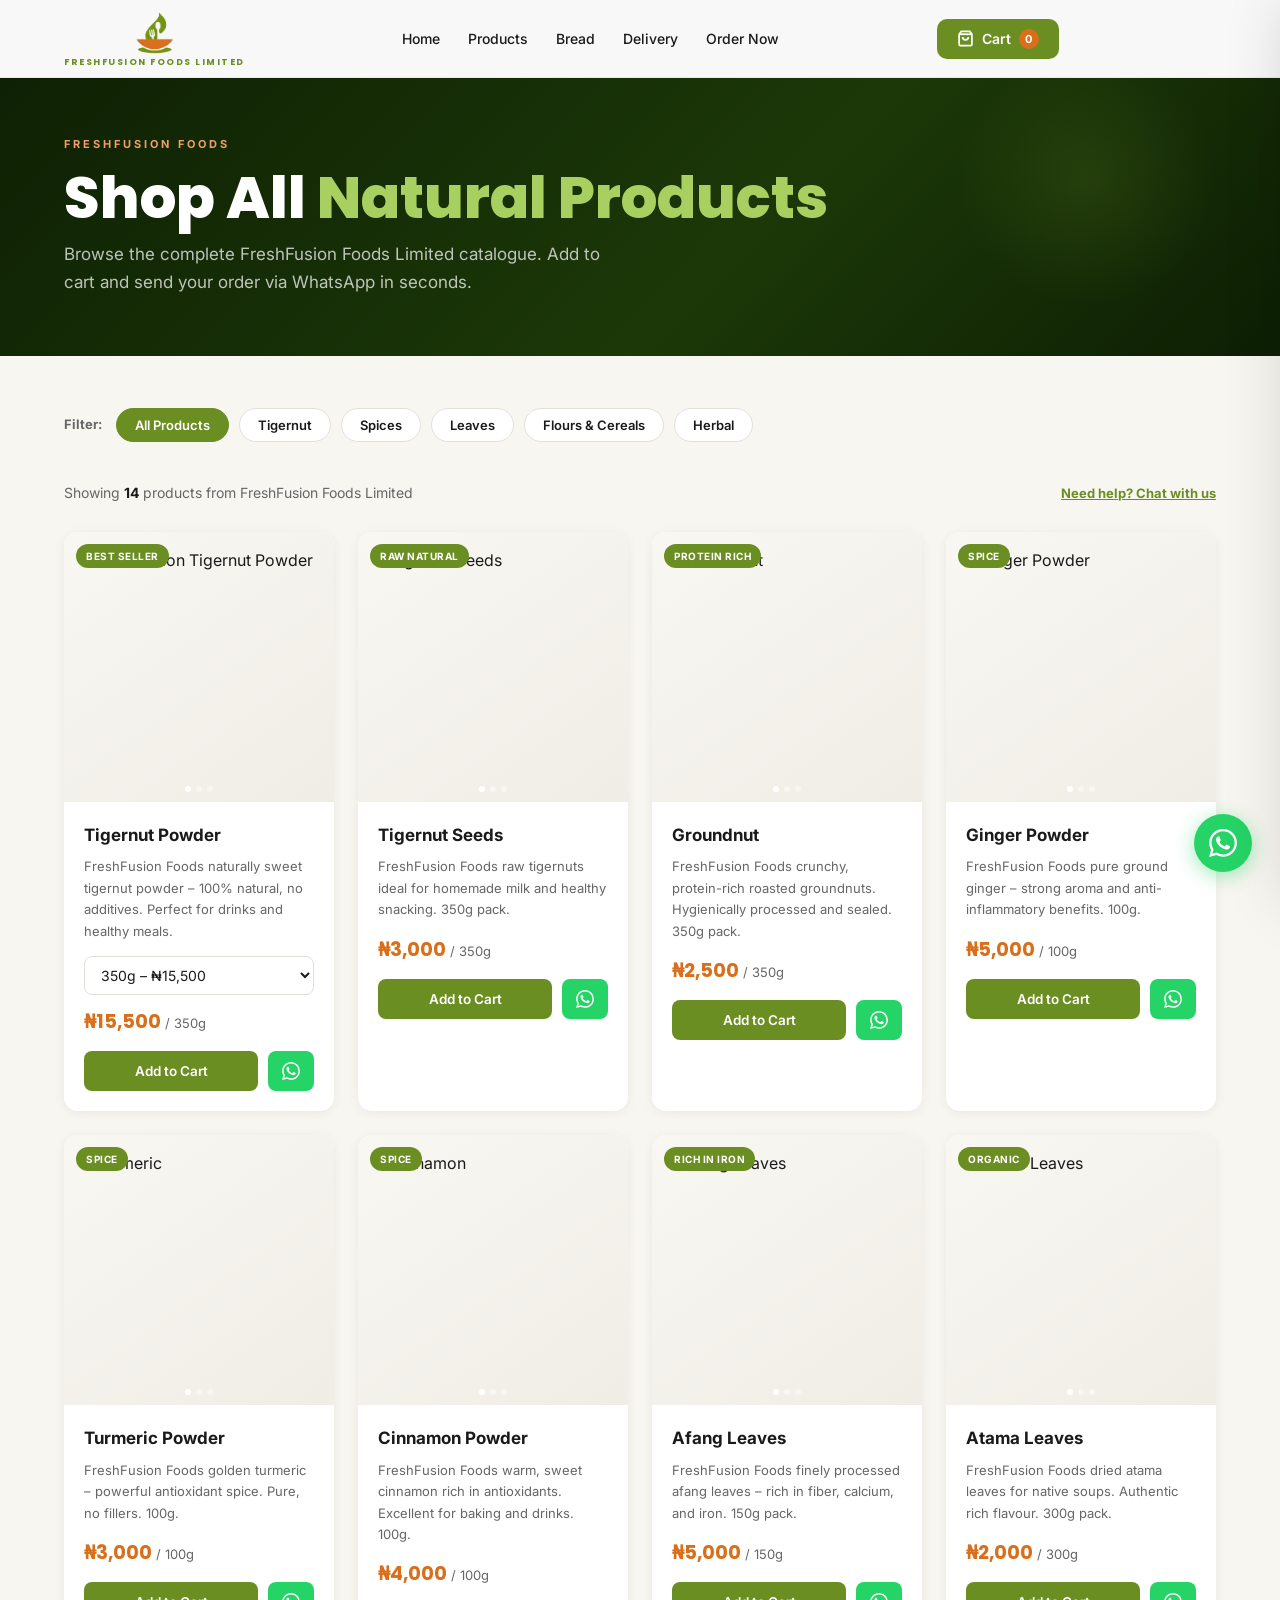
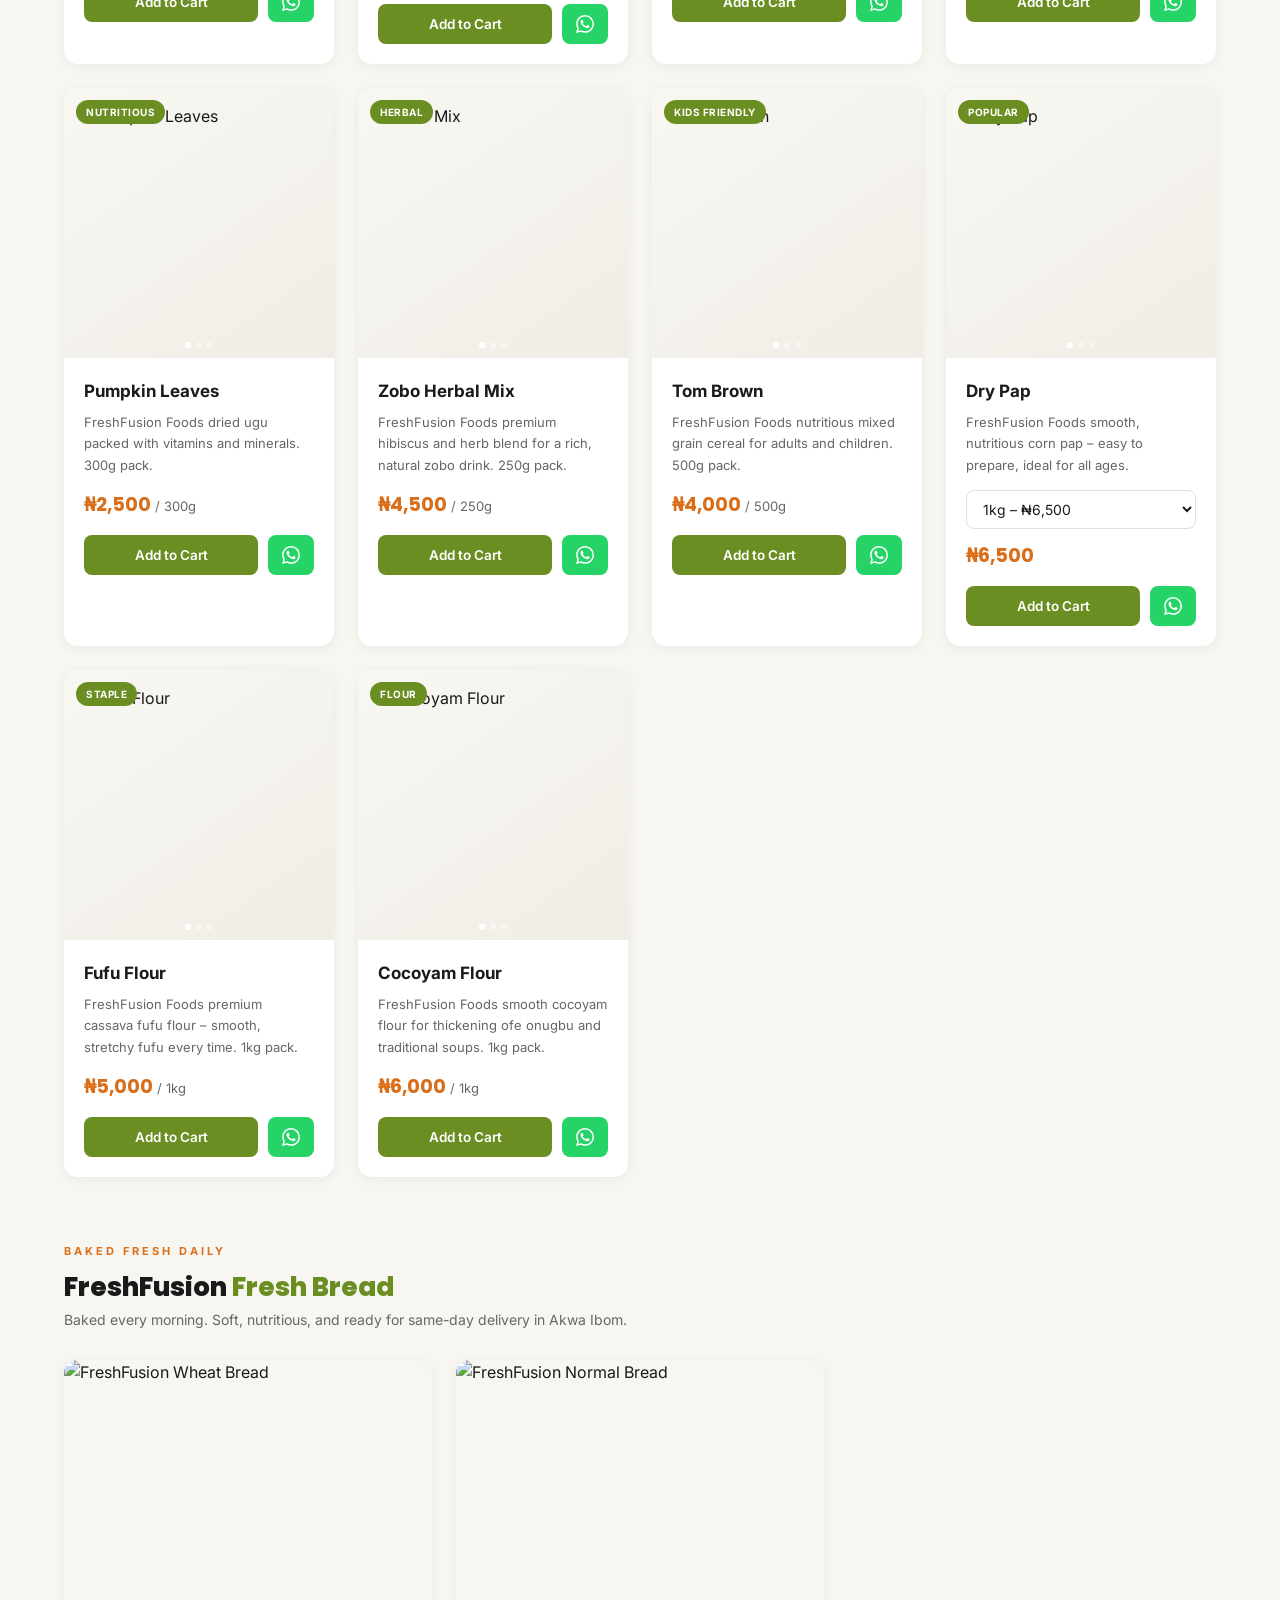
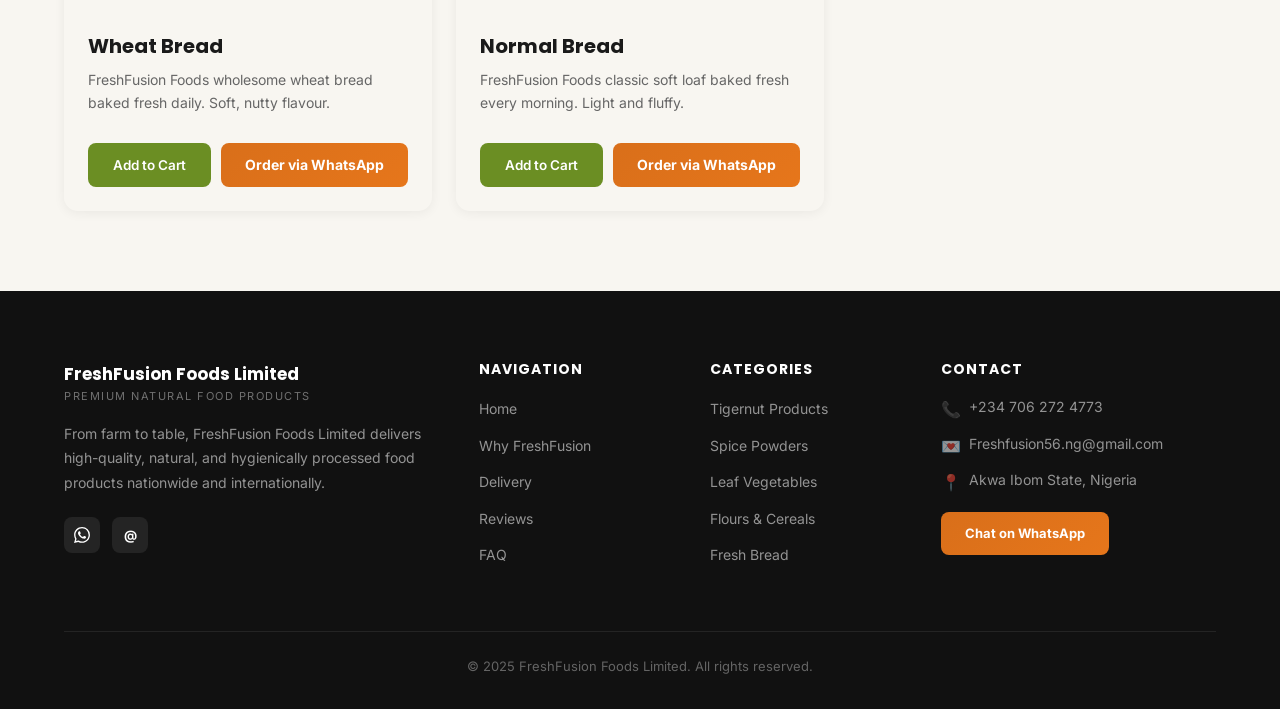
==== commit 6064b7bd: "main" ====
--- a/Shop.html
+++ b/Shop.html
@@ -3,112 +3,41 @@
 <head>
   <meta charset="UTF-8">
   <meta name="viewport" content="width=device-width, initial-scale=1.0">
-  <title>Shop – FreshFusion Foods Limited</title>
-  <meta name="description" content="Shop all FreshFusion Foods Limited products – tigernut powder, spices, vegetables, flours, bread and more.">
+  <title>Shop &ndash; FreshFusion Foods Limited</title>
+  <meta name="description" content="Shop all FreshFusion Foods Limited products.">
   <link rel="stylesheet" href="style.css">
   <link rel="stylesheet" href="https://unpkg.com/aos@2.3.1/dist/aos.css">
   <style>
-    /* ---- shop-specific ---- */
-    .shop-hero {
-      background: linear-gradient(135deg, #0d1f04 0%, #1c3808 60%, #0d1f04 100%);
-      padding: 130px 5% 60px;
-      position: relative;
-      overflow: hidden;
-    }
-    .shop-hero::after {
-      content: '';
-      position: absolute;
-      right: 5%;
-      top: 50%;
-      transform: translateY(-50%);
-      width: 260px; height: 260px;
-      background: radial-gradient(circle, rgba(107,142,35,0.18) 0%, transparent 70%);
-      border-radius: 50%;
-    }
-    .shop-hero-inner { position: relative; z-index: 2; }
-    .shop-hero .section-label { color: #f0a060; }
-    .shop-hero h1 {
-      font-size: clamp(32px, 5vw, 58px);
-      font-weight: 800;
-      color: white;
-      margin-bottom: 12px;
-      line-height: 1.1;
-    }
-    .shop-hero h1 span { color: #a8d060; }
-    .shop-hero p { font-size: 17px; color: rgba(255,255,255,0.72); max-width: 560px; }
-
-    .shop-body { padding: 52px 5% 80px; background: var(--off-white); min-height: 60vh; }
-
-    /* Filter bar */
-    .filter-bar {
-      display: flex;
-      align-items: center;
-      gap: 10px;
-      flex-wrap: wrap;
-      margin-bottom: 40px;
-    }
-    .filter-label { font-size: 13px; font-weight: 700; color: var(--gray); margin-right: 4px; }
-    .filter-btn {
-      background: white;
-      border: 1.5px solid #e2dfd9;
-      padding: 8px 18px;
-      border-radius: 30px;
-      font-size: 13px;
-      font-weight: 600;
-      color: var(--dark);
-      cursor: pointer;
-      transition: all 0.2s;
-      font-family: 'Inter', sans-serif;
-    }
-    .filter-btn:hover { border-color: var(--green); color: var(--green); }
-    .filter-btn.active { background: var(--green); color: white; border-color: var(--green); }
-
-    /* Product count */
-    .shop-meta {
-      display: flex;
-      align-items: center;
-      justify-content: space-between;
-      margin-bottom: 28px;
-      flex-wrap: wrap;
-      gap: 12px;
-    }
-    .shop-count { font-size: 14px; color: var(--gray); }
-    .shop-count strong { color: var(--dark); font-weight: 700; }
-
-    /* Shop grid – tighter than homepage */
-    .shop-grid {
-      display: grid;
-      grid-template-columns: repeat(auto-fill, minmax(260px, 1fr));
-      gap: 24px;
-    }
-
-    /* Bread cards in shop */
-    .shop-bread-section { margin-top: 60px; }
-    .shop-bread-section h2 {
-      font-size: 26px;
-      font-weight: 800;
-      margin-bottom: 6px;
-    }
-    .shop-bread-section h2 span { color: var(--green); }
-    .shop-bread-section p { font-size: 14px; color: var(--gray); margin-bottom: 28px; }
-    .bread-shop-grid {
-      display: grid;
-      grid-template-columns: repeat(auto-fill, minmax(280px, 1fr));
-      gap: 24px;
-    }
-
-    @media (max-width: 480px) {
-      .shop-grid { grid-template-columns: 1fr; }
-      .bread-shop-grid { grid-template-columns: 1fr; }
-    }
+    .shop-hero{background:linear-gradient(135deg,#0d1f04,#1c3808 60%,#0d1f04);padding:130px 5% 60px;position:relative;overflow:hidden;}
+    .shop-hero::after{content:'';position:absolute;right:5%;top:50%;transform:translateY(-50%);width:260px;height:260px;background:radial-gradient(circle,rgba(107,142,35,.18),transparent 70%);border-radius:50%;}
+    .shop-hero-inner{position:relative;z-index:2;}
+    .shop-hero .section-label{color:#f0a060;}
+    .shop-hero h1{font-size:clamp(32px,5vw,58px);font-weight:800;color:white;margin-bottom:12px;line-height:1.1;}
+    .shop-hero h1 span{color:#a8d060;}
+    .shop-hero p{font-size:17px;color:rgba(255,255,255,.72);max-width:560px;}
+    .shop-body{padding:52px 5% 80px;background:var(--off-white);min-height:60vh;}
+    .filter-bar{display:flex;align-items:center;gap:10px;flex-wrap:wrap;margin-bottom:40px;}
+    .filter-label{font-size:13px;font-weight:700;color:var(--gray);margin-right:4px;}
+    .filter-btn{background:white;border:1.5px solid #e2dfd9;padding:8px 18px;border-radius:30px;font-size:13px;font-weight:600;color:var(--dark);cursor:pointer;transition:all .2s;font-family:'Inter',sans-serif;}
+    .filter-btn:hover{border-color:var(--green);color:var(--green);}
+    .filter-btn.active{background:var(--green);color:white;border-color:var(--green);}
+    .shop-meta{display:flex;align-items:center;justify-content:space-between;margin-bottom:28px;flex-wrap:wrap;gap:12px;}
+    .shop-count{font-size:14px;color:var(--gray);}
+    .shop-count strong{color:var(--dark);font-weight:700;}
+    .shop-grid{display:grid;grid-template-columns:repeat(auto-fill,minmax(260px,1fr));gap:24px;}
+    .shop-bread-section{margin-top:60px;}
+    .shop-bread-section h2{font-size:26px;font-weight:800;margin-bottom:6px;}
+    .shop-bread-section h2 span{color:var(--green);}
+    .shop-bread-section p{font-size:14px;color:var(--gray);margin-bottom:28px;}
+    .bread-shop-grid{display:grid;grid-template-columns:repeat(auto-fill,minmax(280px,1fr));gap:24px;}
+    @media(max-width:480px){.shop-grid,.bread-shop-grid{grid-template-columns:1fr;}}
   </style>
 </head>
 <body>
 
-<!-- NAVBAR -->
 <nav class="navbar" id="navbar">
   <a href="index.html" class="nav-logo">
-    <img src="logo.jpeg" alt="FreshFusion Foods Limited Logo" class="nav-logo-img">
+    <img src="images/WhatsApp_Image_2026-04-01_at_9.13.54_AM-removebg-preview.png" alt="FreshFusion Foods Limited" class="nav-logo-img">
     <span class="nav-logo-name">FreshFusion Foods Limited</span>
   </a>
   <ul class="nav-links">
@@ -140,19 +69,15 @@
   <a href="index.html#book">Order Now</a>
 </div>
 
-<!-- SHOP HERO -->
 <div class="shop-hero">
   <div class="shop-hero-inner">
     <span class="section-label">FreshFusion Foods</span>
     <h1>Shop All <span>Natural Products</span></h1>
-    <p>Browse the complete FreshFusion Foods Limited catalogue — tigernut, spices, vegetables, flours, cereals, and fresh bread. Add to cart and send your order via WhatsApp in seconds.</p>
+    <p>Browse the complete FreshFusion Foods Limited catalogue. Add to cart and send your order via WhatsApp in seconds.</p>
   </div>
 </div>
 
-<!-- SHOP BODY -->
 <div class="shop-body">
-
-  <!-- Filter bar -->
   <div class="filter-bar" data-aos="fade-up">
     <span class="filter-label">Filter:</span>
     <button class="filter-btn active" data-filter="all">All Products</button>
@@ -162,315 +87,238 @@
     <button class="filter-btn" data-filter="flours">Flours &amp; Cereals</button>
     <button class="filter-btn" data-filter="herbal">Herbal</button>
   </div>
-
   <div class="shop-meta">
-    <p class="shop-count">Showing <strong id="product-count">13</strong> products from FreshFusion Foods Limited</p>
-    <a href="https://wa.me/2347062724773?text=Hello%20FreshFusion%20Foods%2C%20I%20need%20help%20choosing%20a%20product." target="_blank" style="font-size:13px;font-weight:700;color:var(--green);text-decoration:underline;">Need help choosing? Chat with us</a>
+    <p class="shop-count">Showing <strong id="product-count">14</strong> products from FreshFusion Foods Limited</p>
+    <a href="https://wa.me/2347062724773?text=Hello%20FreshFusion%20Foods%2C%20I%20need%20help%20choosing%20a%20product." target="_blank" style="font-size:13px;font-weight:700;color:var(--green);text-decoration:underline;">Need help? Chat with us</a>
   </div>
 
   <div class="shop-grid" id="shop-grid">
 
-    <!-- 1. Tigernut Powder -->
     <div class="product-card" data-product data-name="Tigernut Powder" data-price="15500" data-category="tigernut" data-aos="fade-up">
-      <div class="product-img-wrap">
-        <span class="product-tag">Best Seller</span>
-        <img src="tigernut.jpeg" alt="FreshFusion Tigernut Powder 350g">
-        <img src="https://images.unsplash.com/photo-1574323347407-f5e1ad6d020b?w=600&q=80" alt="Tigernut Powder preparation">
-        <img src="https://images.unsplash.com/photo-1609501676725-7186f017a4b7?w=600&q=80" alt="Tigernut drink">
+      <div class="product-img-wrap"><span class="product-tag">Best Seller</span>
+        <img src="tigernut.jpeg" alt="FreshFusion Tigernut Powder">
+        <img src="https://images.unsplash.com/photo-1574323347407-f5e1ad6d020b?w=600&q=80" alt="Tigernut 2">
+        <img src="https://images.unsplash.com/photo-1609501676725-7186f017a4b7?w=600&q=80" alt="Tigernut 3">
         <div class="img-dots"><button class="img-dot"></button><button class="img-dot"></button><button class="img-dot"></button></div>
       </div>
       <div class="product-body">
         <div class="product-name">Tigernut Powder</div>
-        <div class="product-desc">FreshFusion Foods naturally sweet tigernut powder – 100% natural, no additives. Perfect for drinks, smoothies, and healthy meals.</div>
-        <select class="size-select">
-          <option value="350g" data-price="15500">350g – &#8358;15,500</option>
-          <option value="1kg" data-price="15000">1kg – &#8358;15,000</option>
-        </select>
+        <div class="product-desc">FreshFusion Foods naturally sweet tigernut powder &ndash; 100% natural, no additives. Perfect for drinks and healthy meals.</div>
+        <select class="size-select"><option value="350g" data-price="15500">350g &ndash; &#8358;15,500</option><option value="1kg" data-price="15000">1kg &ndash; &#8358;15,000</option></select>
         <div class="product-price">&#8358;15,500 <small>/ 350g</small></div>
-        <div class="product-actions">
-          <button class="btn-cart">Add to Cart</button>
-          <a href="https://wa.me/2347062724773?text=Hello%20FreshFusion%20Foods%2C%20I%20want%20to%20order%20Tigernut%20Powder" target="_blank" class="btn-wa"><svg width="18" height="18" viewBox="0 0 24 24" fill="white"><path d="M17.472 14.382c-.297-.149-1.758-.867-2.03-.967-.273-.099-.471-.148-.67.15-.197.297-.767.966-.94 1.164-.173.199-.347.223-.644.075-.297-.15-1.255-.463-2.39-1.475-.883-.788-1.48-1.761-1.653-2.059-.173-.297-.018-.458.13-.606.134-.133.298-.347.446-.52.149-.174.198-.298.298-.497.099-.198.05-.371-.025-.52-.075-.149-.669-1.612-.916-2.207-.242-.579-.487-.5-.669-.51-.173-.008-.371-.01-.57-.01-.198 0-.52.074-.792.372-.272.297-1.04 1.016-1.04 2.479 0 1.462 1.065 2.875 1.213 3.074.149.198 2.096 3.2 5.077 4.487.709.306 1.262.489 1.694.625.712.227 1.36.195 1.871.118.571-.085 1.758-.719 2.006-1.413.248-.694.248-1.289.173-1.413-.074-.124-.272-.198-.57-.347m-5.421 7.403h-.004a9.87 9.87 0 01-5.031-1.378l-.361-.214-3.741.982.998-3.648-.235-.374a9.86 9.86 0 01-1.51-5.26c.001-5.45 4.436-9.884 9.888-9.884 2.64 0 5.122 1.03 6.988 2.898a9.825 9.825 0 012.893 6.994c-.003 5.45-4.437 9.884-9.885 9.884m8.413-18.297A11.815 11.815 0 0012.05 0C5.495 0 .16 5.335.157 11.892c0 2.096.547 4.142 1.588 5.945L.057 24l6.305-1.654a11.882 11.882 0 005.683 1.448h.005c6.554 0 11.89-5.335 11.893-11.893a11.821 11.821 0 00-3.48-8.413z"/></svg></a>
-        </div>
-      </div>
-    </div>
-
-    <!-- 2. Tigernut Seeds -->
+        <div class="product-actions"><button class="btn-cart">Add to Cart</button><a href="https://wa.me/2347062724773?text=Hello%20FreshFusion%20Foods%2C%20I%20want%20to%20order%20Tigernut%20Powder" target="_blank" class="btn-wa"><svg width="18" height="18" viewBox="0 0 24 24" fill="white"><path d="M17.472 14.382c-.297-.149-1.758-.867-2.03-.967-.273-.099-.471-.148-.67.15-.197.297-.767.966-.94 1.164-.173.199-.347.223-.644.075-.297-.15-1.255-.463-2.39-1.475-.883-.788-1.48-1.761-1.653-2.059-.173-.297-.018-.458.13-.606.134-.133.298-.347.446-.52.149-.174.198-.298.298-.497.099-.198.05-.371-.025-.52-.075-.149-.669-1.612-.916-2.207-.242-.579-.487-.5-.669-.51-.173-.008-.371-.01-.57-.01-.198 0-.52.074-.792.372-.272.297-1.04 1.016-1.04 2.479 0 1.462 1.065 2.875 1.213 3.074.149.198 2.096 3.2 5.077 4.487.709.306 1.262.489 1.694.625.712.227 1.36.195 1.871.118.571-.085 1.758-.719 2.006-1.413.248-.694.248-1.289.173-1.413-.074-.124-.272-.198-.57-.347m-5.421 7.403h-.004a9.87 9.87 0 01-5.031-1.378l-.361-.214-3.741.982.998-3.648-.235-.374a9.86 9.86 0 01-1.51-5.26c.001-5.45 4.436-9.884 9.888-9.884 2.64 0 5.122 1.03 6.988 2.898a9.825 9.825 0 012.893 6.994c-.003 5.45-4.437 9.884-9.885 9.884m8.413-18.297A11.815 11.815 0 0012.05 0C5.495 0 .16 5.335.157 11.892c0 2.096.547 4.142 1.588 5.945L.057 24l6.305-1.654a11.882 11.882 0 005.683 1.448h.005c6.554 0 11.89-5.335 11.893-11.893a11.821 11.821 0 00-3.48-8.413z"/></svg></a></div>
+      </div>
+    </div>
+
     <div class="product-card" data-product data-name="Tigernut Seeds" data-price="3000" data-category="tigernut" data-aos="fade-up" data-aos-delay="50">
-      <div class="product-img-wrap">
-        <span class="product-tag">Raw Natural</span>
-        <img src="https://images.unsplash.com/photo-1563636619-e9143da7973b?w=600&q=80" alt="FreshFusion Tigernut Seeds">
-        <img src="https://images.unsplash.com/photo-1574323347407-f5e1ad6d020b?w=600&q=80" alt="Tigernut seeds">
-        <img src="https://images.unsplash.com/photo-1609501676725-7186f017a4b7?w=600&q=80" alt="Tigernut milk">
+      <div class="product-img-wrap"><span class="product-tag">Raw Natural</span>
+        <img src="https://images.unsplash.com/photo-1563636619-e9143da7973b?w=600&q=80" alt="Tigernut Seeds">
+        <img src="https://images.unsplash.com/photo-1574323347407-f5e1ad6d020b?w=600&q=80" alt="Seeds 2">
+        <img src="https://images.unsplash.com/photo-1609501676725-7186f017a4b7?w=600&q=80" alt="Seeds 3">
         <div class="img-dots"><button class="img-dot"></button><button class="img-dot"></button><button class="img-dot"></button></div>
       </div>
       <div class="product-body">
         <div class="product-name">Tigernut Seeds</div>
-        <div class="product-desc">FreshFusion Foods raw natural tigernuts – ideal for homemade kunu aya milk, healthy snacking. 350g pack.</div>
+        <div class="product-desc">FreshFusion Foods raw tigernuts ideal for homemade milk and healthy snacking. 350g pack.</div>
         <div class="product-price">&#8358;3,000 <small>/ 350g</small></div>
-        <div class="product-actions">
-          <button class="btn-cart">Add to Cart</button>
-          <a href="https://wa.me/2347062724773?text=Hello%20FreshFusion%20Foods%2C%20I%20want%20to%20order%20Tigernut%20Seeds" target="_blank" class="btn-wa"><svg width="18" height="18" viewBox="0 0 24 24" fill="white"><path d="M17.472 14.382c-.297-.149-1.758-.867-2.03-.967-.273-.099-.471-.148-.67.15-.197.297-.767.966-.94 1.164-.173.199-.347.223-.644.075-.297-.15-1.255-.463-2.39-1.475-.883-.788-1.48-1.761-1.653-2.059-.173-.297-.018-.458.13-.606.134-.133.298-.347.446-.52.149-.174.198-.298.298-.497.099-.198.05-.371-.025-.52-.075-.149-.669-1.612-.916-2.207-.242-.579-.487-.5-.669-.51-.173-.008-.371-.01-.57-.01-.198 0-.52.074-.792.372-.272.297-1.04 1.016-1.04 2.479 0 1.462 1.065 2.875 1.213 3.074.149.198 2.096 3.2 5.077 4.487.709.306 1.262.489 1.694.625.712.227 1.36.195 1.871.118.571-.085 1.758-.719 2.006-1.413.248-.694.248-1.289.173-1.413-.074-.124-.272-.198-.57-.347m-5.421 7.403h-.004a9.87 9.87 0 01-5.031-1.378l-.361-.214-3.741.982.998-3.648-.235-.374a9.86 9.86 0 01-1.51-5.26c.001-5.45 4.436-9.884 9.888-9.884 2.64 0 5.122 1.03 6.988 2.898a9.825 9.825 0 012.893 6.994c-.003 5.45-4.437 9.884-9.885 9.884m8.413-18.297A11.815 11.815 0 0012.05 0C5.495 0 .16 5.335.157 11.892c0 2.096.547 4.142 1.588 5.945L.057 24l6.305-1.654a11.882 11.882 0 005.683 1.448h.005c6.554 0 11.89-5.335 11.893-11.893a11.821 11.821 0 00-3.48-8.413z"/></svg></a>
-        </div>
-      </div>
-    </div>
-
-    <!-- 3. Groundnut -->
+        <div class="product-actions"><button class="btn-cart">Add to Cart</button><a href="https://wa.me/2347062724773?text=Hello%20FreshFusion%20Foods%2C%20I%20want%20to%20order%20Tigernut%20Seeds" target="_blank" class="btn-wa"><svg width="18" height="18" viewBox="0 0 24 24" fill="white"><path d="M17.472 14.382c-.297-.149-1.758-.867-2.03-.967-.273-.099-.471-.148-.67.15-.197.297-.767.966-.94 1.164-.173.199-.347.223-.644.075-.297-.15-1.255-.463-2.39-1.475-.883-.788-1.48-1.761-1.653-2.059-.173-.297-.018-.458.13-.606.134-.133.298-.347.446-.52.149-.174.198-.298.298-.497.099-.198.05-.371-.025-.52-.075-.149-.669-1.612-.916-2.207-.242-.579-.487-.5-.669-.51-.173-.008-.371-.01-.57-.01-.198 0-.52.074-.792.372-.272.297-1.04 1.016-1.04 2.479 0 1.462 1.065 2.875 1.213 3.074.149.198 2.096 3.2 5.077 4.487.709.306 1.262.489 1.694.625.712.227 1.36.195 1.871.118.571-.085 1.758-.719 2.006-1.413.248-.694.248-1.289.173-1.413-.074-.124-.272-.198-.57-.347m-5.421 7.403h-.004a9.87 9.87 0 01-5.031-1.378l-.361-.214-3.741.982.998-3.648-.235-.374a9.86 9.86 0 01-1.51-5.26c.001-5.45 4.436-9.884 9.888-9.884 2.64 0 5.122 1.03 6.988 2.898a9.825 9.825 0 012.893 6.994c-.003 5.45-4.437 9.884-9.885 9.884m8.413-18.297A11.815 11.815 0 0012.05 0C5.495 0 .16 5.335.157 11.892c0 2.096.547 4.142 1.588 5.945L.057 24l6.305-1.654a11.882 11.882 0 005.683 1.448h.005c6.554 0 11.89-5.335 11.893-11.893a11.821 11.821 0 00-3.48-8.413z"/></svg></a></div>
+      </div>
+    </div>
+
     <div class="product-card" data-product data-name="Groundnut" data-price="2500" data-category="tigernut" data-aos="fade-up" data-aos-delay="100">
-      <div class="product-img-wrap">
-        <span class="product-tag">Protein Rich</span>
-        <img src="https://images.unsplash.com/photo-1567306226408-c60e6438e93f?w=600&q=80" alt="FreshFusion Groundnut">
-        <img src="https://images.unsplash.com/photo-1605289982774-9a6fef564df8?w=600&q=80" alt="Roasted groundnuts">
-        <img src="https://images.unsplash.com/photo-1574323347407-f5e1ad6d020b?w=600&q=80" alt="Groundnut pack">
+      <div class="product-img-wrap"><span class="product-tag">Protein Rich</span>
+        <img src="https://images.unsplash.com/photo-1567306226408-c60e6438e93f?w=600&q=80" alt="Groundnut">
+        <img src="https://images.unsplash.com/photo-1605289982774-9a6fef564df8?w=600&q=80" alt="Groundnut 2">
+        <img src="https://images.unsplash.com/photo-1574323347407-f5e1ad6d020b?w=600&q=80" alt="Groundnut 3">
         <div class="img-dots"><button class="img-dot"></button><button class="img-dot"></button><button class="img-dot"></button></div>
       </div>
       <div class="product-body">
         <div class="product-name">Groundnut</div>
-        <div class="product-desc">FreshFusion Foods crunchy, protein-rich roasted groundnuts – hygienically processed and sealed. 350g pack.</div>
+        <div class="product-desc">FreshFusion Foods crunchy, protein-rich roasted groundnuts. Hygienically processed and sealed. 350g pack.</div>
         <div class="product-price">&#8358;2,500 <small>/ 350g</small></div>
-        <div class="product-actions">
-          <button class="btn-cart">Add to Cart</button>
-          <a href="https://wa.me/2347062724773?text=Hello%20FreshFusion%20Foods%2C%20I%20want%20to%20order%20Groundnut" target="_blank" class="btn-wa"><svg width="18" height="18" viewBox="0 0 24 24" fill="white"><path d="M17.472 14.382c-.297-.149-1.758-.867-2.03-.967-.273-.099-.471-.148-.67.15-.197.297-.767.966-.94 1.164-.173.199-.347.223-.644.075-.297-.15-1.255-.463-2.39-1.475-.883-.788-1.48-1.761-1.653-2.059-.173-.297-.018-.458.13-.606.134-.133.298-.347.446-.52.149-.174.198-.298.298-.497.099-.198.05-.371-.025-.52-.075-.149-.669-1.612-.916-2.207-.242-.579-.487-.5-.669-.51-.173-.008-.371-.01-.57-.01-.198 0-.52.074-.792.372-.272.297-1.04 1.016-1.04 2.479 0 1.462 1.065 2.875 1.213 3.074.149.198 2.096 3.2 5.077 4.487.709.306 1.262.489 1.694.625.712.227 1.36.195 1.871.118.571-.085 1.758-.719 2.006-1.413.248-.694.248-1.289.173-1.413-.074-.124-.272-.198-.57-.347m-5.421 7.403h-.004a9.87 9.87 0 01-5.031-1.378l-.361-.214-3.741.982.998-3.648-.235-.374a9.86 9.86 0 01-1.51-5.26c.001-5.45 4.436-9.884 9.888-9.884 2.64 0 5.122 1.03 6.988 2.898a9.825 9.825 0 012.893 6.994c-.003 5.45-4.437 9.884-9.885 9.884m8.413-18.297A11.815 11.815 0 0012.05 0C5.495 0 .16 5.335.157 11.892c0 2.096.547 4.142 1.588 5.945L.057 24l6.305-1.654a11.882 11.882 0 005.683 1.448h.005c6.554 0 11.89-5.335 11.893-11.893a11.821 11.821 0 00-3.48-8.413z"/></svg></a>
-        </div>
-      </div>
-    </div>
-
-    <!-- 4. Ginger Powder -->
+        <div class="product-actions"><button class="btn-cart">Add to Cart</button><a href="https://wa.me/2347062724773?text=Hello%20FreshFusion%20Foods%2C%20I%20want%20to%20order%20Groundnut" target="_blank" class="btn-wa"><svg width="18" height="18" viewBox="0 0 24 24" fill="white"><path d="M17.472 14.382c-.297-.149-1.758-.867-2.03-.967-.273-.099-.471-.148-.67.15-.197.297-.767.966-.94 1.164-.173.199-.347.223-.644.075-.297-.15-1.255-.463-2.39-1.475-.883-.788-1.48-1.761-1.653-2.059-.173-.297-.018-.458.13-.606.134-.133.298-.347.446-.52.149-.174.198-.298.298-.497.099-.198.05-.371-.025-.52-.075-.149-.669-1.612-.916-2.207-.242-.579-.487-.5-.669-.51-.173-.008-.371-.01-.57-.01-.198 0-.52.074-.792.372-.272.297-1.04 1.016-1.04 2.479 0 1.462 1.065 2.875 1.213 3.074.149.198 2.096 3.2 5.077 4.487.709.306 1.262.489 1.694.625.712.227 1.36.195 1.871.118.571-.085 1.758-.719 2.006-1.413.248-.694.248-1.289.173-1.413-.074-.124-.272-.198-.57-.347m-5.421 7.403h-.004a9.87 9.87 0 01-5.031-1.378l-.361-.214-3.741.982.998-3.648-.235-.374a9.86 9.86 0 01-1.51-5.26c.001-5.45 4.436-9.884 9.888-9.884 2.64 0 5.122 1.03 6.988 2.898a9.825 9.825 0 012.893 6.994c-.003 5.45-4.437 9.884-9.885 9.884m8.413-18.297A11.815 11.815 0 0012.05 0C5.495 0 .16 5.335.157 11.892c0 2.096.547 4.142 1.588 5.945L.057 24l6.305-1.654a11.882 11.882 0 005.683 1.448h.005c6.554 0 11.89-5.335 11.893-11.893a11.821 11.821 0 00-3.48-8.413z"/></svg></a></div>
+      </div>
+    </div>
+
     <div class="product-card" data-product data-name="Ginger Powder" data-price="5000" data-category="spices" data-aos="fade-up">
-      <div class="product-img-wrap">
-        <span class="product-tag">Spice</span>
-        <img src="https://images.unsplash.com/photo-1615485500704-8e990f9900f7?w=600&q=80" alt="FreshFusion Ginger Powder">
-        <img src="https://images.unsplash.com/photo-1596040033229-a9821ebd058d?w=600&q=80" alt="Ground ginger">
-        <img src="https://images.unsplash.com/photo-1610970881699-44a5587cabec?w=600&q=80" alt="Ginger spice">
+      <div class="product-img-wrap"><span class="product-tag">Spice</span>
+        <img src="https://images.unsplash.com/photo-1615485500704-8e990f9900f7?w=600&q=80" alt="Ginger Powder">
+        <img src="https://images.unsplash.com/photo-1596040033229-a9821ebd058d?w=600&q=80" alt="Ginger 2">
+        <img src="https://images.unsplash.com/photo-1610970881699-44a5587cabec?w=600&q=80" alt="Ginger 3">
         <div class="img-dots"><button class="img-dot"></button><button class="img-dot"></button><button class="img-dot"></button></div>
       </div>
       <div class="product-body">
         <div class="product-name">Ginger Powder</div>
-        <div class="product-desc">FreshFusion Foods pure ground ginger – strong aroma, anti-inflammatory benefits. Perfect for wellness drinks and cooking. 100g.</div>
+        <div class="product-desc">FreshFusion Foods pure ground ginger &ndash; strong aroma and anti-inflammatory benefits. 100g.</div>
         <div class="product-price">&#8358;5,000 <small>/ 100g</small></div>
-        <div class="product-actions">
-          <button class="btn-cart">Add to Cart</button>
-          <a href="https://wa.me/2347062724773?text=Hello%20FreshFusion%20Foods%2C%20I%20want%20to%20order%20Ginger%20Powder" target="_blank" class="btn-wa"><svg width="18" height="18" viewBox="0 0 24 24" fill="white"><path d="M17.472 14.382c-.297-.149-1.758-.867-2.03-.967-.273-.099-.471-.148-.67.15-.197.297-.767.966-.94 1.164-.173.199-.347.223-.644.075-.297-.15-1.255-.463-2.39-1.475-.883-.788-1.48-1.761-1.653-2.059-.173-.297-.018-.458.13-.606.134-.133.298-.347.446-.52.149-.174.198-.298.298-.497.099-.198.05-.371-.025-.52-.075-.149-.669-1.612-.916-2.207-.242-.579-.487-.5-.669-.51-.173-.008-.371-.01-.57-.01-.198 0-.52.074-.792.372-.272.297-1.04 1.016-1.04 2.479 0 1.462 1.065 2.875 1.213 3.074.149.198 2.096 3.2 5.077 4.487.709.306 1.262.489 1.694.625.712.227 1.36.195 1.871.118.571-.085 1.758-.719 2.006-1.413.248-.694.248-1.289.173-1.413-.074-.124-.272-.198-.57-.347m-5.421 7.403h-.004a9.87 9.87 0 01-5.031-1.378l-.361-.214-3.741.982.998-3.648-.235-.374a9.86 9.86 0 01-1.51-5.26c.001-5.45 4.436-9.884 9.888-9.884 2.64 0 5.122 1.03 6.988 2.898a9.825 9.825 0 012.893 6.994c-.003 5.45-4.437 9.884-9.885 9.884m8.413-18.297A11.815 11.815 0 0012.05 0C5.495 0 .16 5.335.157 11.892c0 2.096.547 4.142 1.588 5.945L.057 24l6.305-1.654a11.882 11.882 0 005.683 1.448h.005c6.554 0 11.89-5.335 11.893-11.893a11.821 11.821 0 00-3.48-8.413z"/></svg></a>
-        </div>
-      </div>
-    </div>
-
-    <!-- 5. Turmeric -->
+        <div class="product-actions"><button class="btn-cart">Add to Cart</button><a href="https://wa.me/2347062724773?text=Hello%20FreshFusion%20Foods%2C%20I%20want%20to%20order%20Ginger%20Powder" target="_blank" class="btn-wa"><svg width="18" height="18" viewBox="0 0 24 24" fill="white"><path d="M17.472 14.382c-.297-.149-1.758-.867-2.03-.967-.273-.099-.471-.148-.67.15-.197.297-.767.966-.94 1.164-.173.199-.347.223-.644.075-.297-.15-1.255-.463-2.39-1.475-.883-.788-1.48-1.761-1.653-2.059-.173-.297-.018-.458.13-.606.134-.133.298-.347.446-.52.149-.174.198-.298.298-.497.099-.198.05-.371-.025-.52-.075-.149-.669-1.612-.916-2.207-.242-.579-.487-.5-.669-.51-.173-.008-.371-.01-.57-.01-.198 0-.52.074-.792.372-.272.297-1.04 1.016-1.04 2.479 0 1.462 1.065 2.875 1.213 3.074.149.198 2.096 3.2 5.077 4.487.709.306 1.262.489 1.694.625.712.227 1.36.195 1.871.118.571-.085 1.758-.719 2.006-1.413.248-.694.248-1.289.173-1.413-.074-.124-.272-.198-.57-.347m-5.421 7.403h-.004a9.87 9.87 0 01-5.031-1.378l-.361-.214-3.741.982.998-3.648-.235-.374a9.86 9.86 0 01-1.51-5.26c.001-5.45 4.436-9.884 9.888-9.884 2.64 0 5.122 1.03 6.988 2.898a9.825 9.825 0 012.893 6.994c-.003 5.45-4.437 9.884-9.885 9.884m8.413-18.297A11.815 11.815 0 0012.05 0C5.495 0 .16 5.335.157 11.892c0 2.096.547 4.142 1.588 5.945L.057 24l6.305-1.654a11.882 11.882 0 005.683 1.448h.005c6.554 0 11.89-5.335 11.893-11.893a11.821 11.821 0 00-3.48-8.413z"/></svg></a></div>
+      </div>
+    </div>
+
     <div class="product-card" data-product data-name="Turmeric Powder" data-price="3000" data-category="spices" data-aos="fade-up" data-aos-delay="50">
-      <div class="product-img-wrap">
-        <span class="product-tag">Spice</span>
-        <img src="https://images.unsplash.com/photo-1596040033229-a9821ebd058d?w=600&q=80" alt="FreshFusion Turmeric Powder">
-        <img src="https://images.unsplash.com/photo-1615485500704-8e990f9900f7?w=600&q=80" alt="Golden turmeric">
-        <img src="https://images.unsplash.com/photo-1610970881699-44a5587cabec?w=600&q=80" alt="Turmeric">
+      <div class="product-img-wrap"><span class="product-tag">Spice</span>
+        <img src="https://images.unsplash.com/photo-1596040033229-a9821ebd058d?w=600&q=80" alt="Turmeric">
+        <img src="https://images.unsplash.com/photo-1615485500704-8e990f9900f7?w=600&q=80" alt="Turmeric 2">
+        <img src="https://images.unsplash.com/photo-1610970881699-44a5587cabec?w=600&q=80" alt="Turmeric 3">
         <div class="img-dots"><button class="img-dot"></button><button class="img-dot"></button><button class="img-dot"></button></div>
       </div>
       <div class="product-body">
         <div class="product-name">Turmeric Powder</div>
-        <div class="product-desc">FreshFusion Foods golden turmeric – powerful antioxidant and anti-inflammatory spice. Pure, no fillers. 100g.</div>
+        <div class="product-desc">FreshFusion Foods golden turmeric &ndash; powerful antioxidant spice. Pure, no fillers. 100g.</div>
         <div class="product-price">&#8358;3,000 <small>/ 100g</small></div>
-        <div class="product-actions">
-          <button class="btn-cart">Add to Cart</button>
-          <a href="https://wa.me/2347062724773?text=Hello%20FreshFusion%20Foods%2C%20I%20want%20to%20order%20Turmeric%20Powder" target="_blank" class="btn-wa"><svg width="18" height="18" viewBox="0 0 24 24" fill="white"><path d="M17.472 14.382c-.297-.149-1.758-.867-2.03-.967-.273-.099-.471-.148-.67.15-.197.297-.767.966-.94 1.164-.173.199-.347.223-.644.075-.297-.15-1.255-.463-2.39-1.475-.883-.788-1.48-1.761-1.653-2.059-.173-.297-.018-.458.13-.606.134-.133.298-.347.446-.52.149-.174.198-.298.298-.497.099-.198.05-.371-.025-.52-.075-.149-.669-1.612-.916-2.207-.242-.579-.487-.5-.669-.51-.173-.008-.371-.01-.57-.01-.198 0-.52.074-.792.372-.272.297-1.04 1.016-1.04 2.479 0 1.462 1.065 2.875 1.213 3.074.149.198 2.096 3.2 5.077 4.487.709.306 1.262.489 1.694.625.712.227 1.36.195 1.871.118.571-.085 1.758-.719 2.006-1.413.248-.694.248-1.289.173-1.413-.074-.124-.272-.198-.57-.347m-5.421 7.403h-.004a9.87 9.87 0 01-5.031-1.378l-.361-.214-3.741.982.998-3.648-.235-.374a9.86 9.86 0 01-1.51-5.26c.001-5.45 4.436-9.884 9.888-9.884 2.64 0 5.122 1.03 6.988 2.898a9.825 9.825 0 012.893 6.994c-.003 5.45-4.437 9.884-9.885 9.884m8.413-18.297A11.815 11.815 0 0012.05 0C5.495 0 .16 5.335.157 11.892c0 2.096.547 4.142 1.588 5.945L.057 24l6.305-1.654a11.882 11.882 0 005.683 1.448h.005c6.554 0 11.89-5.335 11.893-11.893a11.821 11.821 0 00-3.48-8.413z"/></svg></a>
-        </div>
-      </div>
-    </div>
-
-    <!-- 6. Cinnamon -->
+        <div class="product-actions"><button class="btn-cart">Add to Cart</button><a href="https://wa.me/2347062724773?text=Hello%20FreshFusion%20Foods%2C%20I%20want%20to%20order%20Turmeric%20Powder" target="_blank" class="btn-wa"><svg width="18" height="18" viewBox="0 0 24 24" fill="white"><path d="M17.472 14.382c-.297-.149-1.758-.867-2.03-.967-.273-.099-.471-.148-.67.15-.197.297-.767.966-.94 1.164-.173.199-.347.223-.644.075-.297-.15-1.255-.463-2.39-1.475-.883-.788-1.48-1.761-1.653-2.059-.173-.297-.018-.458.13-.606.134-.133.298-.347.446-.52.149-.174.198-.298.298-.497.099-.198.05-.371-.025-.52-.075-.149-.669-1.612-.916-2.207-.242-.579-.487-.5-.669-.51-.173-.008-.371-.01-.57-.01-.198 0-.52.074-.792.372-.272.297-1.04 1.016-1.04 2.479 0 1.462 1.065 2.875 1.213 3.074.149.198 2.096 3.2 5.077 4.487.709.306 1.262.489 1.694.625.712.227 1.36.195 1.871.118.571-.085 1.758-.719 2.006-1.413.248-.694.248-1.289.173-1.413-.074-.124-.272-.198-.57-.347m-5.421 7.403h-.004a9.87 9.87 0 01-5.031-1.378l-.361-.214-3.741.982.998-3.648-.235-.374a9.86 9.86 0 01-1.51-5.26c.001-5.45 4.436-9.884 9.888-9.884 2.64 0 5.122 1.03 6.988 2.898a9.825 9.825 0 012.893 6.994c-.003 5.45-4.437 9.884-9.885 9.884m8.413-18.297A11.815 11.815 0 0012.05 0C5.495 0 .16 5.335.157 11.892c0 2.096.547 4.142 1.588 5.945L.057 24l6.305-1.654a11.882 11.882 0 005.683 1.448h.005c6.554 0 11.89-5.335 11.893-11.893a11.821 11.821 0 00-3.48-8.413z"/></svg></a></div>
+      </div>
+    </div>
+
     <div class="product-card" data-product data-name="Cinnamon Powder" data-price="4000" data-category="spices" data-aos="fade-up" data-aos-delay="100">
-      <div class="product-img-wrap">
-        <span class="product-tag">Spice</span>
-        <img src="https://images.unsplash.com/photo-1610970881699-44a5587cabec?w=600&q=80" alt="FreshFusion Cinnamon Powder">
-        <img src="https://images.unsplash.com/photo-1596040033229-a9821ebd058d?w=600&q=80" alt="Ground cinnamon">
-        <img src="https://images.unsplash.com/photo-1615485500704-8e990f9900f7?w=600&q=80" alt="Cinnamon spice">
+      <div class="product-img-wrap"><span class="product-tag">Spice</span>
+        <img src="https://images.unsplash.com/photo-1610970881699-44a5587cabec?w=600&q=80" alt="Cinnamon">
+        <img src="https://images.unsplash.com/photo-1596040033229-a9821ebd058d?w=600&q=80" alt="Cinnamon 2">
+        <img src="https://images.unsplash.com/photo-1615485500704-8e990f9900f7?w=600&q=80" alt="Cinnamon 3">
         <div class="img-dots"><button class="img-dot"></button><button class="img-dot"></button><button class="img-dot"></button></div>
       </div>
       <div class="product-body">
         <div class="product-name">Cinnamon Powder</div>
-        <div class="product-desc">FreshFusion Foods warm, sweet cinnamon – rich in antioxidants. Excellent for baking, hot drinks, oats. 100g.</div>
+        <div class="product-desc">FreshFusion Foods warm, sweet cinnamon rich in antioxidants. Excellent for baking and drinks. 100g.</div>
         <div class="product-price">&#8358;4,000 <small>/ 100g</small></div>
-        <div class="product-actions">
-          <button class="btn-cart">Add to Cart</button>
-          <a href="https://wa.me/2347062724773?text=Hello%20FreshFusion%20Foods%2C%20I%20want%20to%20order%20Cinnamon%20Powder" target="_blank" class="btn-wa"><svg width="18" height="18" viewBox="0 0 24 24" fill="white"><path d="M17.472 14.382c-.297-.149-1.758-.867-2.03-.967-.273-.099-.471-.148-.67.15-.197.297-.767.966-.94 1.164-.173.199-.347.223-.644.075-.297-.15-1.255-.463-2.39-1.475-.883-.788-1.48-1.761-1.653-2.059-.173-.297-.018-.458.13-.606.134-.133.298-.347.446-.52.149-.174.198-.298.298-.497.099-.198.05-.371-.025-.52-.075-.149-.669-1.612-.916-2.207-.242-.579-.487-.5-.669-.51-.173-.008-.371-.01-.57-.01-.198 0-.52.074-.792.372-.272.297-1.04 1.016-1.04 2.479 0 1.462 1.065 2.875 1.213 3.074.149.198 2.096 3.2 5.077 4.487.709.306 1.262.489 1.694.625.712.227 1.36.195 1.871.118.571-.085 1.758-.719 2.006-1.413.248-.694.248-1.289.173-1.413-.074-.124-.272-.198-.57-.347m-5.421 7.403h-.004a9.87 9.87 0 01-5.031-1.378l-.361-.214-3.741.982.998-3.648-.235-.374a9.86 9.86 0 01-1.51-5.26c.001-5.45 4.436-9.884 9.888-9.884 2.64 0 5.122 1.03 6.988 2.898a9.825 9.825 0 012.893 6.994c-.003 5.45-4.437 9.884-9.885 9.884m8.413-18.297A11.815 11.815 0 0012.05 0C5.495 0 .16 5.335.157 11.892c0 2.096.547 4.142 1.588 5.945L.057 24l6.305-1.654a11.882 11.882 0 005.683 1.448h.005c6.554 0 11.89-5.335 11.893-11.893a11.821 11.821 0 00-3.48-8.413z"/></svg></a>
-        </div>
-      </div>
-    </div>
-
-    <!-- 7. Afang Leaves -->
+        <div class="product-actions"><button class="btn-cart">Add to Cart</button><a href="https://wa.me/2347062724773?text=Hello%20FreshFusion%20Foods%2C%20I%20want%20to%20order%20Cinnamon%20Powder" target="_blank" class="btn-wa"><svg width="18" height="18" viewBox="0 0 24 24" fill="white"><path d="M17.472 14.382c-.297-.149-1.758-.867-2.03-.967-.273-.099-.471-.148-.67.15-.197.297-.767.966-.94 1.164-.173.199-.347.223-.644.075-.297-.15-1.255-.463-2.39-1.475-.883-.788-1.48-1.761-1.653-2.059-.173-.297-.018-.458.13-.606.134-.133.298-.347.446-.52.149-.174.198-.298.298-.497.099-.198.05-.371-.025-.52-.075-.149-.669-1.612-.916-2.207-.242-.579-.487-.5-.669-.51-.173-.008-.371-.01-.57-.01-.198 0-.52.074-.792.372-.272.297-1.04 1.016-1.04 2.479 0 1.462 1.065 2.875 1.213 3.074.149.198 2.096 3.2 5.077 4.487.709.306 1.262.489 1.694.625.712.227 1.36.195 1.871.118.571-.085 1.758-.719 2.006-1.413.248-.694.248-1.289.173-1.413-.074-.124-.272-.198-.57-.347m-5.421 7.403h-.004a9.87 9.87 0 01-5.031-1.378l-.361-.214-3.741.982.998-3.648-.235-.374a9.86 9.86 0 01-1.51-5.26c.001-5.45 4.436-9.884 9.888-9.884 2.64 0 5.122 1.03 6.988 2.898a9.825 9.825 0 012.893 6.994c-.003 5.45-4.437 9.884-9.885 9.884m8.413-18.297A11.815 11.815 0 0012.05 0C5.495 0 .16 5.335.157 11.892c0 2.096.547 4.142 1.588 5.945L.057 24l6.305-1.654a11.882 11.882 0 005.683 1.448h.005c6.554 0 11.89-5.335 11.893-11.893a11.821 11.821 0 00-3.48-8.413z"/></svg></a></div>
+      </div>
+    </div>
+
     <div class="product-card" data-product data-name="Afang Leaves" data-price="5000" data-category="leaves" data-aos="fade-up">
-      <div class="product-img-wrap">
-        <span class="product-tag">Rich in Iron</span>
-        <img src="https://images.unsplash.com/photo-1540420773420-3366772f4999?w=600&q=80" alt="FreshFusion Afang Leaves">
-        <img src="https://images.unsplash.com/photo-1518977676601-b53f82aba655?w=600&q=80" alt="Dried afang leaves">
-        <img src="https://images.unsplash.com/photo-1556909114-f6e7ad7d3136?w=600&q=80" alt="Afang leaf pack">
+      <div class="product-img-wrap"><span class="product-tag">Rich in Iron</span>
+        <img src="https://images.unsplash.com/photo-1540420773420-3366772f4999?w=600&q=80" alt="Afang Leaves">
+        <img src="https://images.unsplash.com/photo-1518977676601-b53f82aba655?w=600&q=80" alt="Afang 2">
+        <img src="https://images.unsplash.com/photo-1556909114-f6e7ad7d3136?w=600&q=80" alt="Afang 3">
         <div class="img-dots"><button class="img-dot"></button><button class="img-dot"></button><button class="img-dot"></button></div>
       </div>
       <div class="product-body">
         <div class="product-name">Afang Leaves</div>
-        <div class="product-desc">FreshFusion Foods finely processed afang leaves – rich in fiber, calcium, and iron. Perfect for afang soup. 150g pack.</div>
+        <div class="product-desc">FreshFusion Foods finely processed afang leaves &ndash; rich in fiber, calcium, and iron. 150g pack.</div>
         <div class="product-price">&#8358;5,000 <small>/ 150g</small></div>
-        <div class="product-actions">
-          <button class="btn-cart">Add to Cart</button>
-          <a href="https://wa.me/2347062724773?text=Hello%20FreshFusion%20Foods%2C%20I%20want%20to%20order%20Afang%20Leaves" target="_blank" class="btn-wa"><svg width="18" height="18" viewBox="0 0 24 24" fill="white"><path d="M17.472 14.382c-.297-.149-1.758-.867-2.03-.967-.273-.099-.471-.148-.67.15-.197.297-.767.966-.94 1.164-.173.199-.347.223-.644.075-.297-.15-1.255-.463-2.39-1.475-.883-.788-1.48-1.761-1.653-2.059-.173-.297-.018-.458.13-.606.134-.133.298-.347.446-.52.149-.174.198-.298.298-.497.099-.198.05-.371-.025-.52-.075-.149-.669-1.612-.916-2.207-.242-.579-.487-.5-.669-.51-.173-.008-.371-.01-.57-.01-.198 0-.52.074-.792.372-.272.297-1.04 1.016-1.04 2.479 0 1.462 1.065 2.875 1.213 3.074.149.198 2.096 3.2 5.077 4.487.709.306 1.262.489 1.694.625.712.227 1.36.195 1.871.118.571-.085 1.758-.719 2.006-1.413.248-.694.248-1.289.173-1.413-.074-.124-.272-.198-.57-.347m-5.421 7.403h-.004a9.87 9.87 0 01-5.031-1.378l-.361-.214-3.741.982.998-3.648-.235-.374a9.86 9.86 0 01-1.51-5.26c.001-5.45 4.436-9.884 9.888-9.884 2.64 0 5.122 1.03 6.988 2.898a9.825 9.825 0 012.893 6.994c-.003 5.45-4.437 9.884-9.885 9.884m8.413-18.297A11.815 11.815 0 0012.05 0C5.495 0 .16 5.335.157 11.892c0 2.096.547 4.142 1.588 5.945L.057 24l6.305-1.654a11.882 11.882 0 005.683 1.448h.005c6.554 0 11.89-5.335 11.893-11.893a11.821 11.821 0 00-3.48-8.413z"/></svg></a>
-        </div>
-      </div>
-    </div>
-
-    <!-- 8. Atama Leaves -->
+        <div class="product-actions"><button class="btn-cart">Add to Cart</button><a href="https://wa.me/2347062724773?text=Hello%20FreshFusion%20Foods%2C%20I%20want%20to%20order%20Afang%20Leaves" target="_blank" class="btn-wa"><svg width="18" height="18" viewBox="0 0 24 24" fill="white"><path d="M17.472 14.382c-.297-.149-1.758-.867-2.03-.967-.273-.099-.471-.148-.67.15-.197.297-.767.966-.94 1.164-.173.199-.347.223-.644.075-.297-.15-1.255-.463-2.39-1.475-.883-.788-1.48-1.761-1.653-2.059-.173-.297-.018-.458.13-.606.134-.133.298-.347.446-.52.149-.174.198-.298.298-.497.099-.198.05-.371-.025-.52-.075-.149-.669-1.612-.916-2.207-.242-.579-.487-.5-.669-.51-.173-.008-.371-.01-.57-.01-.198 0-.52.074-.792.372-.272.297-1.04 1.016-1.04 2.479 0 1.462 1.065 2.875 1.213 3.074.149.198 2.096 3.2 5.077 4.487.709.306 1.262.489 1.694.625.712.227 1.36.195 1.871.118.571-.085 1.758-.719 2.006-1.413.248-.694.248-1.289.173-1.413-.074-.124-.272-.198-.57-.347m-5.421 7.403h-.004a9.87 9.87 0 01-5.031-1.378l-.361-.214-3.741.982.998-3.648-.235-.374a9.86 9.86 0 01-1.51-5.26c.001-5.45 4.436-9.884 9.888-9.884 2.64 0 5.122 1.03 6.988 2.898a9.825 9.825 0 012.893 6.994c-.003 5.45-4.437 9.884-9.885 9.884m8.413-18.297A11.815 11.815 0 0012.05 0C5.495 0 .16 5.335.157 11.892c0 2.096.547 4.142 1.588 5.945L.057 24l6.305-1.654a11.882 11.882 0 005.683 1.448h.005c6.554 0 11.89-5.335 11.893-11.893a11.821 11.821 0 00-3.48-8.413z"/></svg></a></div>
+      </div>
+    </div>
+
     <div class="product-card" data-product data-name="Atama Leaves" data-price="2000" data-category="leaves" data-aos="fade-up" data-aos-delay="50">
-      <div class="product-img-wrap">
-        <span class="product-tag">Organic</span>
-        <img src="https://images.unsplash.com/photo-1518977676601-b53f82aba655?w=600&q=80" alt="FreshFusion Atama Leaves">
-        <img src="https://images.unsplash.com/photo-1540420773420-3366772f4999?w=600&q=80" alt="Dried atama">
-        <img src="https://images.unsplash.com/photo-1556909114-f6e7ad7d3136?w=600&q=80" alt="Atama pack">
+      <div class="product-img-wrap"><span class="product-tag">Organic</span>
+        <img src="https://images.unsplash.com/photo-1518977676601-b53f82aba655?w=600&q=80" alt="Atama Leaves">
+        <img src="https://images.unsplash.com/photo-1540420773420-3366772f4999?w=600&q=80" alt="Atama 2">
+        <img src="https://images.unsplash.com/photo-1556909114-f6e7ad7d3136?w=600&q=80" alt="Atama 3">
         <div class="img-dots"><button class="img-dot"></button><button class="img-dot"></button><button class="img-dot"></button></div>
       </div>
       <div class="product-body">
         <div class="product-name">Atama Leaves</div>
-        <div class="product-desc">FreshFusion Foods dried atama leaves for native soups and broths – authentic rich flavor. 300g pack.</div>
+        <div class="product-desc">FreshFusion Foods dried atama leaves for native soups. Authentic rich flavour. 300g pack.</div>
         <div class="product-price">&#8358;2,000 <small>/ 300g</small></div>
-        <div class="product-actions">
-          <button class="btn-cart">Add to Cart</button>
-          <a href="https://wa.me/2347062724773?text=Hello%20FreshFusion%20Foods%2C%20I%20want%20to%20order%20Atama%20Leaves" target="_blank" class="btn-wa"><svg width="18" height="18" viewBox="0 0 24 24" fill="white"><path d="M17.472 14.382c-.297-.149-1.758-.867-2.03-.967-.273-.099-.471-.148-.67.15-.197.297-.767.966-.94 1.164-.173.199-.347.223-.644.075-.297-.15-1.255-.463-2.39-1.475-.883-.788-1.48-1.761-1.653-2.059-.173-.297-.018-.458.13-.606.134-.133.298-.347.446-.52.149-.174.198-.298.298-.497.099-.198.05-.371-.025-.52-.075-.149-.669-1.612-.916-2.207-.242-.579-.487-.5-.669-.51-.173-.008-.371-.01-.57-.01-.198 0-.52.074-.792.372-.272.297-1.04 1.016-1.04 2.479 0 1.462 1.065 2.875 1.213 3.074.149.198 2.096 3.2 5.077 4.487.709.306 1.262.489 1.694.625.712.227 1.36.195 1.871.118.571-.085 1.758-.719 2.006-1.413.248-.694.248-1.289.173-1.413-.074-.124-.272-.198-.57-.347m-5.421 7.403h-.004a9.87 9.87 0 01-5.031-1.378l-.361-.214-3.741.982.998-3.648-.235-.374a9.86 9.86 0 01-1.51-5.26c.001-5.45 4.436-9.884 9.888-9.884 2.64 0 5.122 1.03 6.988 2.898a9.825 9.825 0 012.893 6.994c-.003 5.45-4.437 9.884-9.885 9.884m8.413-18.297A11.815 11.815 0 0012.05 0C5.495 0 .16 5.335.157 11.892c0 2.096.547 4.142 1.588 5.945L.057 24l6.305-1.654a11.882 11.882 0 005.683 1.448h.005c6.554 0 11.89-5.335 11.893-11.893a11.821 11.821 0 00-3.48-8.413z"/></svg></a>
-        </div>
-      </div>
-    </div>
-
-    <!-- 9. Pumpkin Leaves -->
+        <div class="product-actions"><button class="btn-cart">Add to Cart</button><a href="https://wa.me/2347062724773?text=Hello%20FreshFusion%20Foods%2C%20I%20want%20to%20order%20Atama%20Leaves" target="_blank" class="btn-wa"><svg width="18" height="18" viewBox="0 0 24 24" fill="white"><path d="M17.472 14.382c-.297-.149-1.758-.867-2.03-.967-.273-.099-.471-.148-.67.15-.197.297-.767.966-.94 1.164-.173.199-.347.223-.644.075-.297-.15-1.255-.463-2.39-1.475-.883-.788-1.48-1.761-1.653-2.059-.173-.297-.018-.458.13-.606.134-.133.298-.347.446-.52.149-.174.198-.298.298-.497.099-.198.05-.371-.025-.52-.075-.149-.669-1.612-.916-2.207-.242-.579-.487-.5-.669-.51-.173-.008-.371-.01-.57-.01-.198 0-.52.074-.792.372-.272.297-1.04 1.016-1.04 2.479 0 1.462 1.065 2.875 1.213 3.074.149.198 2.096 3.2 5.077 4.487.709.306 1.262.489 1.694.625.712.227 1.36.195 1.871.118.571-.085 1.758-.719 2.006-1.413.248-.694.248-1.289.173-1.413-.074-.124-.272-.198-.57-.347m-5.421 7.403h-.004a9.87 9.87 0 01-5.031-1.378l-.361-.214-3.741.982.998-3.648-.235-.374a9.86 9.86 0 01-1.51-5.26c.001-5.45 4.436-9.884 9.888-9.884 2.64 0 5.122 1.03 6.988 2.898a9.825 9.825 0 012.893 6.994c-.003 5.45-4.437 9.884-9.885 9.884m8.413-18.297A11.815 11.815 0 0012.05 0C5.495 0 .16 5.335.157 11.892c0 2.096.547 4.142 1.588 5.945L.057 24l6.305-1.654a11.882 11.882 0 005.683 1.448h.005c6.554 0 11.89-5.335 11.893-11.893a11.821 11.821 0 00-3.48-8.413z"/></svg></a></div>
+      </div>
+    </div>
+
     <div class="product-card" data-product data-name="Pumpkin Leaves" data-price="2500" data-category="leaves" data-aos="fade-up" data-aos-delay="100">
-      <div class="product-img-wrap">
-        <span class="product-tag">Nutritious</span>
-        <img src="https://images.unsplash.com/photo-1556909114-f6e7ad7d3136?w=600&q=80" alt="FreshFusion Pumpkin Leaves">
-        <img src="https://images.unsplash.com/photo-1518977676601-b53f82aba655?w=600&q=80" alt="Dried ugu">
-        <img src="https://images.unsplash.com/photo-1540420773420-3366772f4999?w=600&q=80" alt="Pumpkin leaf pack">
+      <div class="product-img-wrap"><span class="product-tag">Nutritious</span>
+        <img src="https://images.unsplash.com/photo-1556909114-f6e7ad7d3136?w=600&q=80" alt="Pumpkin Leaves">
+        <img src="https://images.unsplash.com/photo-1518977676601-b53f82aba655?w=600&q=80" alt="Pumpkin 2">
+        <img src="https://images.unsplash.com/photo-1540420773420-3366772f4999?w=600&q=80" alt="Pumpkin 3">
         <div class="img-dots"><button class="img-dot"></button><button class="img-dot"></button><button class="img-dot"></button></div>
       </div>
       <div class="product-body">
         <div class="product-name">Pumpkin Leaves</div>
-        <div class="product-desc">FreshFusion Foods dried ugu packed with vitamins and minerals – ideal for ofe akwu and vegetable soups. 300g pack.</div>
+        <div class="product-desc">FreshFusion Foods dried ugu packed with vitamins and minerals. 300g pack.</div>
         <div class="product-price">&#8358;2,500 <small>/ 300g</small></div>
-        <div class="product-actions">
-          <button class="btn-cart">Add to Cart</button>
-          <a href="https://wa.me/2347062724773?text=Hello%20FreshFusion%20Foods%2C%20I%20want%20to%20order%20Pumpkin%20Leaves" target="_blank" class="btn-wa"><svg width="18" height="18" viewBox="0 0 24 24" fill="white"><path d="M17.472 14.382c-.297-.149-1.758-.867-2.03-.967-.273-.099-.471-.148-.67.15-.197.297-.767.966-.94 1.164-.173.199-.347.223-.644.075-.297-.15-1.255-.463-2.39-1.475-.883-.788-1.48-1.761-1.653-2.059-.173-.297-.018-.458.13-.606.134-.133.298-.347.446-.52.149-.174.198-.298.298-.497.099-.198.05-.371-.025-.52-.075-.149-.669-1.612-.916-2.207-.242-.579-.487-.5-.669-.51-.173-.008-.371-.01-.57-.01-.198 0-.52.074-.792.372-.272.297-1.04 1.016-1.04 2.479 0 1.462 1.065 2.875 1.213 3.074.149.198 2.096 3.2 5.077 4.487.709.306 1.262.489 1.694.625.712.227 1.36.195 1.871.118.571-.085 1.758-.719 2.006-1.413.248-.694.248-1.289.173-1.413-.074-.124-.272-.198-.57-.347m-5.421 7.403h-.004a9.87 9.87 0 01-5.031-1.378l-.361-.214-3.741.982.998-3.648-.235-.374a9.86 9.86 0 01-1.51-5.26c.001-5.45 4.436-9.884 9.888-9.884 2.64 0 5.122 1.03 6.988 2.898a9.825 9.825 0 012.893 6.994c-.003 5.45-4.437 9.884-9.885 9.884m8.413-18.297A11.815 11.815 0 0012.05 0C5.495 0 .16 5.335.157 11.892c0 2.096.547 4.142 1.588 5.945L.057 24l6.305-1.654a11.882 11.882 0 005.683 1.448h.005c6.554 0 11.89-5.335 11.893-11.893a11.821 11.821 0 00-3.48-8.413z"/></svg></a>
-        </div>
-      </div>
-    </div>
-
-    <!-- 10. Zobo Herbal Mix -->
+        <div class="product-actions"><button class="btn-cart">Add to Cart</button><a href="https://wa.me/2347062724773?text=Hello%20FreshFusion%20Foods%2C%20I%20want%20to%20order%20Pumpkin%20Leaves" target="_blank" class="btn-wa"><svg width="18" height="18" viewBox="0 0 24 24" fill="white"><path d="M17.472 14.382c-.297-.149-1.758-.867-2.03-.967-.273-.099-.471-.148-.67.15-.197.297-.767.966-.94 1.164-.173.199-.347.223-.644.075-.297-.15-1.255-.463-2.39-1.475-.883-.788-1.48-1.761-1.653-2.059-.173-.297-.018-.458.13-.606.134-.133.298-.347.446-.52.149-.174.198-.298.298-.497.099-.198.05-.371-.025-.52-.075-.149-.669-1.612-.916-2.207-.242-.579-.487-.5-.669-.51-.173-.008-.371-.01-.57-.01-.198 0-.52.074-.792.372-.272.297-1.04 1.016-1.04 2.479 0 1.462 1.065 2.875 1.213 3.074.149.198 2.096 3.2 5.077 4.487.709.306 1.262.489 1.694.625.712.227 1.36.195 1.871.118.571-.085 1.758-.719 2.006-1.413.248-.694.248-1.289.173-1.413-.074-.124-.272-.198-.57-.347m-5.421 7.403h-.004a9.87 9.87 0 01-5.031-1.378l-.361-.214-3.741.982.998-3.648-.235-.374a9.86 9.86 0 01-1.51-5.26c.001-5.45 4.436-9.884 9.888-9.884 2.64 0 5.122 1.03 6.988 2.898a9.825 9.825 0 012.893 6.994c-.003 5.45-4.437 9.884-9.885 9.884m8.413-18.297A11.815 11.815 0 0012.05 0C5.495 0 .16 5.335.157 11.892c0 2.096.547 4.142 1.588 5.945L.057 24l6.305-1.654a11.882 11.882 0 005.683 1.448h.005c6.554 0 11.89-5.335 11.893-11.893a11.821 11.821 0 00-3.48-8.413z"/></svg></a></div>
+      </div>
+    </div>
+
     <div class="product-card" data-product data-name="Zobo Herbal Mix" data-price="4500" data-category="herbal" data-aos="fade-up">
-      <div class="product-img-wrap">
-        <span class="product-tag">Herbal</span>
-        <img src="https://images.unsplash.com/photo-1563805042-7684c019e1cb?w=600&q=80" alt="FreshFusion Zobo Herbal Mix">
-        <img src="https://images.unsplash.com/photo-1587049352846-4a222e784d38?w=600&q=80" alt="Zobo hibiscus drink">
-        <img src="https://images.unsplash.com/photo-1513558161293-cdaf765ed2fd?w=600&q=80" alt="Herbal blend">
+      <div class="product-img-wrap"><span class="product-tag">Herbal</span>
+        <img src="https://images.unsplash.com/photo-1563805042-7684c019e1cb?w=600&q=80" alt="Zobo Mix">
+        <img src="https://images.unsplash.com/photo-1587049352846-4a222e784d38?w=600&q=80" alt="Zobo 2">
+        <img src="https://images.unsplash.com/photo-1513558161293-cdaf765ed2fd?w=600&q=80" alt="Zobo 3">
         <div class="img-dots"><button class="img-dot"></button><button class="img-dot"></button><button class="img-dot"></button></div>
       </div>
       <div class="product-body">
         <div class="product-name">Zobo Herbal Mix</div>
-        <div class="product-desc">FreshFusion Foods premium hibiscus and herb blend for a rich, deep-red zobo drink – no artificial coloring. 250g pack.</div>
+        <div class="product-desc">FreshFusion Foods premium hibiscus and herb blend for a rich, natural zobo drink. 250g pack.</div>
         <div class="product-price">&#8358;4,500 <small>/ 250g</small></div>
-        <div class="product-actions">
-          <button class="btn-cart">Add to Cart</button>
-          <a href="https://wa.me/2347062724773?text=Hello%20FreshFusion%20Foods%2C%20I%20want%20to%20order%20Zobo%20Herbal%20Mix" target="_blank" class="btn-wa"><svg width="18" height="18" viewBox="0 0 24 24" fill="white"><path d="M17.472 14.382c-.297-.149-1.758-.867-2.03-.967-.273-.099-.471-.148-.67.15-.197.297-.767.966-.94 1.164-.173.199-.347.223-.644.075-.297-.15-1.255-.463-2.39-1.475-.883-.788-1.48-1.761-1.653-2.059-.173-.297-.018-.458.13-.606.134-.133.298-.347.446-.52.149-.174.198-.298.298-.497.099-.198.05-.371-.025-.52-.075-.149-.669-1.612-.916-2.207-.242-.579-.487-.5-.669-.51-.173-.008-.371-.01-.57-.01-.198 0-.52.074-.792.372-.272.297-1.04 1.016-1.04 2.479 0 1.462 1.065 2.875 1.213 3.074.149.198 2.096 3.2 5.077 4.487.709.306 1.262.489 1.694.625.712.227 1.36.195 1.871.118.571-.085 1.758-.719 2.006-1.413.248-.694.248-1.289.173-1.413-.074-.124-.272-.198-.57-.347m-5.421 7.403h-.004a9.87 9.87 0 01-5.031-1.378l-.361-.214-3.741.982.998-3.648-.235-.374a9.86 9.86 0 01-1.51-5.26c.001-5.45 4.436-9.884 9.888-9.884 2.64 0 5.122 1.03 6.988 2.898a9.825 9.825 0 012.893 6.994c-.003 5.45-4.437 9.884-9.885 9.884m8.413-18.297A11.815 11.815 0 0012.05 0C5.495 0 .16 5.335.157 11.892c0 2.096.547 4.142 1.588 5.945L.057 24l6.305-1.654a11.882 11.882 0 005.683 1.448h.005c6.554 0 11.89-5.335 11.893-11.893a11.821 11.821 0 00-3.48-8.413z"/></svg></a>
-        </div>
-      </div>
-    </div>
-
-    <!-- 11. Tom Brown -->
+        <div class="product-actions"><button class="btn-cart">Add to Cart</button><a href="https://wa.me/2347062724773?text=Hello%20FreshFusion%20Foods%2C%20I%20want%20to%20order%20Zobo%20Herbal%20Mix" target="_blank" class="btn-wa"><svg width="18" height="18" viewBox="0 0 24 24" fill="white"><path d="M17.472 14.382c-.297-.149-1.758-.867-2.03-.967-.273-.099-.471-.148-.67.15-.197.297-.767.966-.94 1.164-.173.199-.347.223-.644.075-.297-.15-1.255-.463-2.39-1.475-.883-.788-1.48-1.761-1.653-2.059-.173-.297-.018-.458.13-.606.134-.133.298-.347.446-.52.149-.174.198-.298.298-.497.099-.198.05-.371-.025-.52-.075-.149-.669-1.612-.916-2.207-.242-.579-.487-.5-.669-.51-.173-.008-.371-.01-.57-.01-.198 0-.52.074-.792.372-.272.297-1.04 1.016-1.04 2.479 0 1.462 1.065 2.875 1.213 3.074.149.198 2.096 3.2 5.077 4.487.709.306 1.262.489 1.694.625.712.227 1.36.195 1.871.118.571-.085 1.758-.719 2.006-1.413.248-.694.248-1.289.173-1.413-.074-.124-.272-.198-.57-.347m-5.421 7.403h-.004a9.87 9.87 0 01-5.031-1.378l-.361-.214-3.741.982.998-3.648-.235-.374a9.86 9.86 0 01-1.51-5.26c.001-5.45 4.436-9.884 9.888-9.884 2.64 0 5.122 1.03 6.988 2.898a9.825 9.825 0 012.893 6.994c-.003 5.45-4.437 9.884-9.885 9.884m8.413-18.297A11.815 11.815 0 0012.05 0C5.495 0 .16 5.335.157 11.892c0 2.096.547 4.142 1.588 5.945L.057 24l6.305-1.654a11.882 11.882 0 005.683 1.448h.005c6.554 0 11.89-5.335 11.893-11.893a11.821 11.821 0 00-3.48-8.413z"/></svg></a></div>
+      </div>
+    </div>
+
     <div class="product-card" data-product data-name="Tom Brown" data-price="4000" data-category="flours" data-aos="fade-up" data-aos-delay="50">
-      <div class="product-img-wrap">
-        <span class="product-tag">Kids Friendly</span>
-        <img src="https://images.unsplash.com/photo-1582735689369-4fe89db7114c?w=600&q=80" alt="FreshFusion Tom Brown">
-        <img src="https://images.unsplash.com/photo-1574323347407-f5e1ad6d020b?w=600&q=80" alt="Mixed grain cereal">
-        <img src="https://images.unsplash.com/photo-1509440159596-0249088772ff?w=600&q=80" alt="Tom Brown pack">
+      <div class="product-img-wrap"><span class="product-tag">Kids Friendly</span>
+        <img src="https://images.unsplash.com/photo-1582735689369-4fe89db7114c?w=600&q=80" alt="Tom Brown">
+        <img src="https://images.unsplash.com/photo-1574323347407-f5e1ad6d020b?w=600&q=80" alt="Tom Brown 2">
+        <img src="https://images.unsplash.com/photo-1509440159596-0249088772ff?w=600&q=80" alt="Tom Brown 3">
         <div class="img-dots"><button class="img-dot"></button><button class="img-dot"></button><button class="img-dot"></button></div>
       </div>
       <div class="product-body">
         <div class="product-name">Tom Brown</div>
-        <div class="product-desc">FreshFusion Foods nutritious mixed grain cereal – ideal for adults and children. Wholesome, natural breakfast. 500g pack.</div>
+        <div class="product-desc">FreshFusion Foods nutritious mixed grain cereal for adults and children. 500g pack.</div>
         <div class="product-price">&#8358;4,000 <small>/ 500g</small></div>
-        <div class="product-actions">
-          <button class="btn-cart">Add to Cart</button>
-          <a href="https://wa.me/2347062724773?text=Hello%20FreshFusion%20Foods%2C%20I%20want%20to%20order%20Tom%20Brown" target="_blank" class="btn-wa"><svg width="18" height="18" viewBox="0 0 24 24" fill="white"><path d="M17.472 14.382c-.297-.149-1.758-.867-2.03-.967-.273-.099-.471-.148-.67.15-.197.297-.767.966-.94 1.164-.173.199-.347.223-.644.075-.297-.15-1.255-.463-2.39-1.475-.883-.788-1.48-1.761-1.653-2.059-.173-.297-.018-.458.13-.606.134-.133.298-.347.446-.52.149-.174.198-.298.298-.497.099-.198.05-.371-.025-.52-.075-.149-.669-1.612-.916-2.207-.242-.579-.487-.5-.669-.51-.173-.008-.371-.01-.57-.01-.198 0-.52.074-.792.372-.272.297-1.04 1.016-1.04 2.479 0 1.462 1.065 2.875 1.213 3.074.149.198 2.096 3.2 5.077 4.487.709.306 1.262.489 1.694.625.712.227 1.36.195 1.871.118.571-.085 1.758-.719 2.006-1.413.248-.694.248-1.289.173-1.413-.074-.124-.272-.198-.57-.347m-5.421 7.403h-.004a9.87 9.87 0 01-5.031-1.378l-.361-.214-3.741.982.998-3.648-.235-.374a9.86 9.86 0 01-1.51-5.26c.001-5.45 4.436-9.884 9.888-9.884 2.64 0 5.122 1.03 6.988 2.898a9.825 9.825 0 012.893 6.994c-.003 5.45-4.437 9.884-9.885 9.884m8.413-18.297A11.815 11.815 0 0012.05 0C5.495 0 .16 5.335.157 11.892c0 2.096.547 4.142 1.588 5.945L.057 24l6.305-1.654a11.882 11.882 0 005.683 1.448h.005c6.554 0 11.89-5.335 11.893-11.893a11.821 11.821 0 00-3.48-8.413z"/></svg></a>
-        </div>
-      </div>
-    </div>
-
-    <!-- 12. Dry Pap -->
+        <div class="product-actions"><button class="btn-cart">Add to Cart</button><a href="https://wa.me/2347062724773?text=Hello%20FreshFusion%20Foods%2C%20I%20want%20to%20order%20Tom%20Brown" target="_blank" class="btn-wa"><svg width="18" height="18" viewBox="0 0 24 24" fill="white"><path d="M17.472 14.382c-.297-.149-1.758-.867-2.03-.967-.273-.099-.471-.148-.67.15-.197.297-.767.966-.94 1.164-.173.199-.347.223-.644.075-.297-.15-1.255-.463-2.39-1.475-.883-.788-1.48-1.761-1.653-2.059-.173-.297-.018-.458.13-.606.134-.133.298-.347.446-.52.149-.174.198-.298.298-.497.099-.198.05-.371-.025-.52-.075-.149-.669-1.612-.916-2.207-.242-.579-.487-.5-.669-.51-.173-.008-.371-.01-.57-.01-.198 0-.52.074-.792.372-.272.297-1.04 1.016-1.04 2.479 0 1.462 1.065 2.875 1.213 3.074.149.198 2.096 3.2 5.077 4.487.709.306 1.262.489 1.694.625.712.227 1.36.195 1.871.118.571-.085 1.758-.719 2.006-1.413.248-.694.248-1.289.173-1.413-.074-.124-.272-.198-.57-.347m-5.421 7.403h-.004a9.87 9.87 0 01-5.031-1.378l-.361-.214-3.741.982.998-3.648-.235-.374a9.86 9.86 0 01-1.51-5.26c.001-5.45 4.436-9.884 9.888-9.884 2.64 0 5.122 1.03 6.988 2.898a9.825 9.825 0 012.893 6.994c-.003 5.45-4.437 9.884-9.885 9.884m8.413-18.297A11.815 11.815 0 0012.05 0C5.495 0 .16 5.335.157 11.892c0 2.096.547 4.142 1.588 5.945L.057 24l6.305-1.654a11.882 11.882 0 005.683 1.448h.005c6.554 0 11.89-5.335 11.893-11.893a11.821 11.821 0 00-3.48-8.413z"/></svg></a></div>
+      </div>
+    </div>
+
     <div class="product-card" data-product data-name="Dry Pap" data-price="6500" data-category="flours" data-aos="fade-up" data-aos-delay="100">
-      <div class="product-img-wrap">
-        <span class="product-tag">Popular</span>
-        <img src="https://images.unsplash.com/photo-1574323347407-f5e1ad6d020b?w=600&q=80" alt="FreshFusion Dry Pap">
-        <img src="https://images.unsplash.com/photo-1582735689369-4fe89db7114c?w=600&q=80" alt="Corn pap">
-        <img src="https://images.unsplash.com/photo-1509440159596-0249088772ff?w=600&q=80" alt="Pap pack">
+      <div class="product-img-wrap"><span class="product-tag">Popular</span>
+        <img src="https://images.unsplash.com/photo-1574323347407-f5e1ad6d020b?w=600&q=80" alt="Dry Pap">
+        <img src="https://images.unsplash.com/photo-1582735689369-4fe89db7114c?w=600&q=80" alt="Dry Pap 2">
+        <img src="https://images.unsplash.com/photo-1509440159596-0249088772ff?w=600&q=80" alt="Dry Pap 3">
         <div class="img-dots"><button class="img-dot"></button><button class="img-dot"></button><button class="img-dot"></button></div>
       </div>
       <div class="product-body">
         <div class="product-name">Dry Pap</div>
-        <div class="product-desc">FreshFusion Foods smooth, nutritious corn pap – easy to prepare, ideal for all ages. Choose your size.</div>
-        <select class="size-select">
-          <option value="1kg" data-price="6500">1kg – &#8358;6,500</option>
-          <option value="500g" data-price="3500">500g – &#8358;3,500</option>
-        </select>
+        <div class="product-desc">FreshFusion Foods smooth, nutritious corn pap &ndash; easy to prepare, ideal for all ages.</div>
+        <select class="size-select"><option value="1kg" data-price="6500">1kg &ndash; &#8358;6,500</option><option value="500g" data-price="3500">500g &ndash; &#8358;3,500</option></select>
         <div class="product-price">&#8358;6,500</div>
-        <div class="product-actions">
-          <button class="btn-cart">Add to Cart</button>
-          <a href="https://wa.me/2347062724773?text=Hello%20FreshFusion%20Foods%2C%20I%20want%20to%20order%20Dry%20Pap" target="_blank" class="btn-wa"><svg width="18" height="18" viewBox="0 0 24 24" fill="white"><path d="M17.472 14.382c-.297-.149-1.758-.867-2.03-.967-.273-.099-.471-.148-.67.15-.197.297-.767.966-.94 1.164-.173.199-.347.223-.644.075-.297-.15-1.255-.463-2.39-1.475-.883-.788-1.48-1.761-1.653-2.059-.173-.297-.018-.458.13-.606.134-.133.298-.347.446-.52.149-.174.198-.298.298-.497.099-.198.05-.371-.025-.52-.075-.149-.669-1.612-.916-2.207-.242-.579-.487-.5-.669-.51-.173-.008-.371-.01-.57-.01-.198 0-.52.074-.792.372-.272.297-1.04 1.016-1.04 2.479 0 1.462 1.065 2.875 1.213 3.074.149.198 2.096 3.2 5.077 4.487.709.306 1.262.489 1.694.625.712.227 1.36.195 1.871.118.571-.085 1.758-.719 2.006-1.413.248-.694.248-1.289.173-1.413-.074-.124-.272-.198-.57-.347m-5.421 7.403h-.004a9.87 9.87 0 01-5.031-1.378l-.361-.214-3.741.982.998-3.648-.235-.374a9.86 9.86 0 01-1.51-5.26c.001-5.45 4.436-9.884 9.888-9.884 2.64 0 5.122 1.03 6.988 2.898a9.825 9.825 0 012.893 6.994c-.003 5.45-4.437 9.884-9.885 9.884m8.413-18.297A11.815 11.815 0 0012.05 0C5.495 0 .16 5.335.157 11.892c0 2.096.547 4.142 1.588 5.945L.057 24l6.305-1.654a11.882 11.882 0 005.683 1.448h.005c6.554 0 11.89-5.335 11.893-11.893a11.821 11.821 0 00-3.48-8.413z"/></svg></a>
-        </div>
-      </div>
-    </div>
-
-    <!-- 13. Fufu Flour -->
+        <div class="product-actions"><button class="btn-cart">Add to Cart</button><a href="https://wa.me/2347062724773?text=Hello%20FreshFusion%20Foods%2C%20I%20want%20to%20order%20Dry%20Pap" target="_blank" class="btn-wa"><svg width="18" height="18" viewBox="0 0 24 24" fill="white"><path d="M17.472 14.382c-.297-.149-1.758-.867-2.03-.967-.273-.099-.471-.148-.67.15-.197.297-.767.966-.94 1.164-.173.199-.347.223-.644.075-.297-.15-1.255-.463-2.39-1.475-.883-.788-1.48-1.761-1.653-2.059-.173-.297-.018-.458.13-.606.134-.133.298-.347.446-.52.149-.174.198-.298.298-.497.099-.198.05-.371-.025-.52-.075-.149-.669-1.612-.916-2.207-.242-.579-.487-.5-.669-.51-.173-.008-.371-.01-.57-.01-.198 0-.52.074-.792.372-.272.297-1.04 1.016-1.04 2.479 0 1.462 1.065 2.875 1.213 3.074.149.198 2.096 3.2 5.077 4.487.709.306 1.262.489 1.694.625.712.227 1.36.195 1.871.118.571-.085 1.758-.719 2.006-1.413.248-.694.248-1.289.173-1.413-.074-.124-.272-.198-.57-.347m-5.421 7.403h-.004a9.87 9.87 0 01-5.031-1.378l-.361-.214-3.741.982.998-3.648-.235-.374a9.86 9.86 0 01-1.51-5.26c.001-5.45 4.436-9.884 9.888-9.884 2.64 0 5.122 1.03 6.988 2.898a9.825 9.825 0 012.893 6.994c-.003 5.45-4.437 9.884-9.885 9.884m8.413-18.297A11.815 11.815 0 0012.05 0C5.495 0 .16 5.335.157 11.892c0 2.096.547 4.142 1.588 5.945L.057 24l6.305-1.654a11.882 11.882 0 005.683 1.448h.005c6.554 0 11.89-5.335 11.893-11.893a11.821 11.821 0 00-3.48-8.413z"/></svg></a></div>
+      </div>
+    </div>
+
     <div class="product-card" data-product data-name="Fufu Flour" data-price="5000" data-category="flours" data-aos="fade-up">
-      <div class="product-img-wrap">
-        <span class="product-tag">Staple</span>
-        <img src="https://images.unsplash.com/photo-1509440159596-0249088772ff?w=600&q=80" alt="FreshFusion Fufu Flour">
-        <img src="https://images.unsplash.com/photo-1574323347407-f5e1ad6d020b?w=600&q=80" alt="Cassava fufu flour">
-        <img src="https://images.unsplash.com/photo-1582735689369-4fe89db7114c?w=600&q=80" alt="Fufu preparation">
+      <div class="product-img-wrap"><span class="product-tag">Staple</span>
+        <img src="https://images.unsplash.com/photo-1509440159596-0249088772ff?w=600&q=80" alt="Fufu Flour">
+        <img src="https://images.unsplash.com/photo-1574323347407-f5e1ad6d020b?w=600&q=80" alt="Fufu Flour 2">
+        <img src="https://images.unsplash.com/photo-1582735689369-4fe89db7114c?w=600&q=80" alt="Fufu Flour 3">
         <div class="img-dots"><button class="img-dot"></button><button class="img-dot"></button><button class="img-dot"></button></div>
       </div>
       <div class="product-body">
         <div class="product-name">Fufu Flour</div>
-        <div class="product-desc">FreshFusion Foods premium cassava fufu flour – smooth, stretchy fufu every time. Finely milled and hygienically packed. 1kg.</div>
+        <div class="product-desc">FreshFusion Foods premium cassava fufu flour &ndash; smooth, stretchy fufu every time. 1kg pack.</div>
         <div class="product-price">&#8358;5,000 <small>/ 1kg</small></div>
-        <div class="product-actions">
-          <button class="btn-cart">Add to Cart</button>
-          <a href="https://wa.me/2347062724773?text=Hello%20FreshFusion%20Foods%2C%20I%20want%20to%20order%20Fufu%20Flour" target="_blank" class="btn-wa"><svg width="18" height="18" viewBox="0 0 24 24" fill="white"><path d="M17.472 14.382c-.297-.149-1.758-.867-2.03-.967-.273-.099-.471-.148-.67.15-.197.297-.767.966-.94 1.164-.173.199-.347.223-.644.075-.297-.15-1.255-.463-2.39-1.475-.883-.788-1.48-1.761-1.653-2.059-.173-.297-.018-.458.13-.606.134-.133.298-.347.446-.52.149-.174.198-.298.298-.497.099-.198.05-.371-.025-.52-.075-.149-.669-1.612-.916-2.207-.242-.579-.487-.5-.669-.51-.173-.008-.371-.01-.57-.01-.198 0-.52.074-.792.372-.272.297-1.04 1.016-1.04 2.479 0 1.462 1.065 2.875 1.213 3.074.149.198 2.096 3.2 5.077 4.487.709.306 1.262.489 1.694.625.712.227 1.36.195 1.871.118.571-.085 1.758-.719 2.006-1.413.248-.694.248-1.289.173-1.413-.074-.124-.272-.198-.57-.347m-5.421 7.403h-.004a9.87 9.87 0 01-5.031-1.378l-.361-.214-3.741.982.998-3.648-.235-.374a9.86 9.86 0 01-1.51-5.26c.001-5.45 4.436-9.884 9.888-9.884 2.64 0 5.122 1.03 6.988 2.898a9.825 9.825 0 012.893 6.994c-.003 5.45-4.437 9.884-9.885 9.884m8.413-18.297A11.815 11.815 0 0012.05 0C5.495 0 .16 5.335.157 11.892c0 2.096.547 4.142 1.588 5.945L.057 24l6.305-1.654a11.882 11.882 0 005.683 1.448h.005c6.554 0 11.89-5.335 11.893-11.893a11.821 11.821 0 00-3.48-8.413z"/></svg></a>
-        </div>
-      </div>
-    </div>
-
-    <!-- 14. Cocoyam Flour -->
+        <div class="product-actions"><button class="btn-cart">Add to Cart</button><a href="https://wa.me/2347062724773?text=Hello%20FreshFusion%20Foods%2C%20I%20want%20to%20order%20Fufu%20Flour" target="_blank" class="btn-wa"><svg width="18" height="18" viewBox="0 0 24 24" fill="white"><path d="M17.472 14.382c-.297-.149-1.758-.867-2.03-.967-.273-.099-.471-.148-.67.15-.197.297-.767.966-.94 1.164-.173.199-.347.223-.644.075-.297-.15-1.255-.463-2.39-1.475-.883-.788-1.48-1.761-1.653-2.059-.173-.297-.018-.458.13-.606.134-.133.298-.347.446-.52.149-.174.198-.298.298-.497.099-.198.05-.371-.025-.52-.075-.149-.669-1.612-.916-2.207-.242-.579-.487-.5-.669-.51-.173-.008-.371-.01-.57-.01-.198 0-.52.074-.792.372-.272.297-1.04 1.016-1.04 2.479 0 1.462 1.065 2.875 1.213 3.074.149.198 2.096 3.2 5.077 4.487.709.306 1.262.489 1.694.625.712.227 1.36.195 1.871.118.571-.085 1.758-.719 2.006-1.413.248-.694.248-1.289.173-1.413-.074-.124-.272-.198-.57-.347m-5.421 7.403h-.004a9.87 9.87 0 01-5.031-1.378l-.361-.214-3.741.982.998-3.648-.235-.374a9.86 9.86 0 01-1.51-5.26c.001-5.45 4.436-9.884 9.888-9.884 2.64 0 5.122 1.03 6.988 2.898a9.825 9.825 0 012.893 6.994c-.003 5.45-4.437 9.884-9.885 9.884m8.413-18.297A11.815 11.815 0 0012.05 0C5.495 0 .16 5.335.157 11.892c0 2.096.547 4.142 1.588 5.945L.057 24l6.305-1.654a11.882 11.882 0 005.683 1.448h.005c6.554 0 11.89-5.335 11.893-11.893a11.821 11.821 0 00-3.48-8.413z"/></svg></a></div>
+      </div>
+    </div>
+
     <div class="product-card" data-product data-name="Cocoyam Flour" data-price="6000" data-category="flours" data-aos="fade-up" data-aos-delay="50">
-      <div class="product-img-wrap">
-        <span class="product-tag">Flour</span>
-        <img src="https://images.unsplash.com/photo-1574323347407-f5e1ad6d020b?w=600&q=80" alt="FreshFusion Cocoyam Flour">
-        <img src="https://images.unsplash.com/photo-1509440159596-0249088772ff?w=600&q=80" alt="Cocoyam flour texture">
-        <img src="https://images.unsplash.com/photo-1582735689369-4fe89db7114c?w=600&q=80" alt="Cocoyam flour pack">
+      <div class="product-img-wrap"><span class="product-tag">Flour</span>
+        <img src="https://images.unsplash.com/photo-1574323347407-f5e1ad6d020b?w=600&q=80" alt="Cocoyam Flour">
+        <img src="https://images.unsplash.com/photo-1509440159596-0249088772ff?w=600&q=80" alt="Cocoyam 2">
+        <img src="https://images.unsplash.com/photo-1582735689369-4fe89db7114c?w=600&q=80" alt="Cocoyam 3">
         <div class="img-dots"><button class="img-dot"></button><button class="img-dot"></button><button class="img-dot"></button></div>
       </div>
       <div class="product-body">
         <div class="product-name">Cocoyam Flour</div>
-        <div class="product-desc">FreshFusion Foods smooth cocoyam flour – perfect for thickening ofe onugbu and other traditional soups. 1kg pack.</div>
+        <div class="product-desc">FreshFusion Foods smooth cocoyam flour for thickening ofe onugbu and traditional soups. 1kg pack.</div>
         <div class="product-price">&#8358;6,000 <small>/ 1kg</small></div>
-        <div class="product-actions">
-          <button class="btn-cart">Add to Cart</button>
-          <a href="https://wa.me/2347062724773?text=Hello%20FreshFusion%20Foods%2C%20I%20want%20to%20order%20Cocoyam%20Flour" target="_blank" class="btn-wa"><svg width="18" height="18" viewBox="0 0 24 24" fill="white"><path d="M17.472 14.382c-.297-.149-1.758-.867-2.03-.967-.273-.099-.471-.148-.67.15-.197.297-.767.966-.94 1.164-.173.199-.347.223-.644.075-.297-.15-1.255-.463-2.39-1.475-.883-.788-1.48-1.761-1.653-2.059-.173-.297-.018-.458.13-.606.134-.133.298-.347.446-.52.149-.174.198-.298.298-.497.099-.198.05-.371-.025-.52-.075-.149-.669-1.612-.916-2.207-.242-.579-.487-.5-.669-.51-.173-.008-.371-.01-.57-.01-.198 0-.52.074-.792.372-.272.297-1.04 1.016-1.04 2.479 0 1.462 1.065 2.875 1.213 3.074.149.198 2.096 3.2 5.077 4.487.709.306 1.262.489 1.694.625.712.227 1.36.195 1.871.118.571-.085 1.758-.719 2.006-1.413.248-.694.248-1.289.173-1.413-.074-.124-.272-.198-.57-.347m-5.421 7.403h-.004a9.87 9.87 0 01-5.031-1.378l-.361-.214-3.741.982.998-3.648-.235-.374a9.86 9.86 0 01-1.51-5.26c.001-5.45 4.436-9.884 9.888-9.884 2.64 0 5.122 1.03 6.988 2.898a9.825 9.825 0 012.893 6.994c-.003 5.45-4.437 9.884-9.885 9.884m8.413-18.297A11.815 11.815 0 0012.05 0C5.495 0 .16 5.335.157 11.892c0 2.096.547 4.142 1.588 5.945L.057 24l6.305-1.654a11.882 11.882 0 005.683 1.448h.005c6.554 0 11.89-5.335 11.893-11.893a11.821 11.821 0 00-3.48-8.413z"/></svg></a>
-        </div>
-      </div>
-    </div>
-
-  </div><!-- /shop-grid -->
-
-  <!-- BREAD SECTION IN SHOP -->
+        <div class="product-actions"><button class="btn-cart">Add to Cart</button><a href="https://wa.me/2347062724773?text=Hello%20FreshFusion%20Foods%2C%20I%20want%20to%20order%20Cocoyam%20Flour" target="_blank" class="btn-wa"><svg width="18" height="18" viewBox="0 0 24 24" fill="white"><path d="M17.472 14.382c-.297-.149-1.758-.867-2.03-.967-.273-.099-.471-.148-.67.15-.197.297-.767.966-.94 1.164-.173.199-.347.223-.644.075-.297-.15-1.255-.463-2.39-1.475-.883-.788-1.48-1.761-1.653-2.059-.173-.297-.018-.458.13-.606.134-.133.298-.347.446-.52.149-.174.198-.298.298-.497.099-.198.05-.371-.025-.52-.075-.149-.669-1.612-.916-2.207-.242-.579-.487-.5-.669-.51-.173-.008-.371-.01-.57-.01-.198 0-.52.074-.792.372-.272.297-1.04 1.016-1.04 2.479 0 1.462 1.065 2.875 1.213 3.074.149.198 2.096 3.2 5.077 4.487.709.306 1.262.489 1.694.625.712.227 1.36.195 1.871.118.571-.085 1.758-.719 2.006-1.413.248-.694.248-1.289.173-1.413-.074-.124-.272-.198-.57-.347m-5.421 7.403h-.004a9.87 9.87 0 01-5.031-1.378l-.361-.214-3.741.982.998-3.648-.235-.374a9.86 9.86 0 01-1.51-5.26c.001-5.45 4.436-9.884 9.888-9.884 2.64 0 5.122 1.03 6.988 2.898a9.825 9.825 0 012.893 6.994c-.003 5.45-4.437 9.884-9.885 9.884m8.413-18.297A11.815 11.815 0 0012.05 0C5.495 0 .16 5.335.157 11.892c0 2.096.547 4.142 1.588 5.945L.057 24l6.305-1.654a11.882 11.882 0 005.683 1.448h.005c6.554 0 11.89-5.335 11.893-11.893a11.821 11.821 0 00-3.48-8.413z"/></svg></a></div>
+      </div>
+    </div>
+
+  </div>
+
+  <!-- BREAD -->
   <div class="shop-bread-section" data-aos="fade-up">
     <span class="section-label">Baked Fresh Daily</span>
     <h2>FreshFusion <span>Fresh Bread</span></h2>
-    <p>Baked every morning using high-quality ingredients. Soft, nutritious, and ready for same-day delivery in Akwa Ibom.</p>
+    <p>Baked every morning. Soft, nutritious, and ready for same-day delivery in Akwa Ibom.</p>
     <div class="bread-shop-grid">
       <div class="bread-card" data-name="Wheat Bread" data-price="1500">
         <img src="https://images.unsplash.com/photo-1509440159596-0249088772ff?w=700&q=80" alt="FreshFusion Wheat Bread">
         <div class="bread-body">
           <h3>Wheat Bread</h3>
-          <p>FreshFusion Foods wholesome, fiber-rich wheat bread baked fresh daily. Soft texture with a hearty, nutty flavor.</p>
+          <p>FreshFusion Foods wholesome wheat bread baked fresh daily. Soft, nutty flavour.</p>
           <div style="display:flex;gap:10px;flex-wrap:wrap;margin-top:4px;">
             <button class="btn-bread-cart btn-cart" style="flex:1;max-width:160px;padding:11px;">Add to Cart</button>
             <a href="https://wa.me/2347062724773?text=Hello%20FreshFusion%20Foods%2C%20I%20want%20to%20order%20Wheat%20Bread" target="_blank" class="btn-order">Order via WhatsApp</a>
@@ -481,7 +329,7 @@
         <img src="https://images.unsplash.com/photo-1549931319-a545dcf3bc73?w=700&q=80" alt="FreshFusion Normal Bread">
         <div class="bread-body">
           <h3>Normal Bread</h3>
-          <p>FreshFusion Foods classic soft loaf baked fresh every morning. Light, fluffy, and ideal for the whole family.</p>
+          <p>FreshFusion Foods classic soft loaf baked fresh every morning. Light and fluffy.</p>
           <div style="display:flex;gap:10px;flex-wrap:wrap;margin-top:4px;">
             <button class="btn-bread-cart btn-cart" style="flex:1;max-width:160px;padding:11px;">Add to Cart</button>
             <a href="https://wa.me/2347062724773?text=Hello%20FreshFusion%20Foods%2C%20I%20want%20to%20order%20Normal%20Bread" target="_blank" class="btn-order">Order via WhatsApp</a>
@@ -491,7 +339,7 @@
     </div>
   </div>
 
-</div><!-- /shop-body -->
+</div>
 
 <!-- FOOTER -->
 <footer class="footer">
@@ -504,41 +352,22 @@
         <a href="mailto:Freshfusion56.ng@gmail.com" class="social-link" style="font-size:13px;font-weight:700;color:white;">@</a>
       </div>
     </div>
-    <div>
-      <h4>Navigation</h4>
-      <ul>
-        <li><a href="index.html">Home</a></li>
-        <li><a href="index.html#why">Why FreshFusion</a></li>
-        <li><a href="index.html#delivery">Delivery Info</a></li>
-        <li><a href="index.html#reviews">Reviews</a></li>
-        <li><a href="index.html#faq">FAQ</a></li>
-      </ul>
-    </div>
-    <div>
-      <h4>Product Categories</h4>
-      <ul>
-        <li><a href="shop.html">Tigernut Products</a></li>
-        <li><a href="shop.html">Spice Powders</a></li>
-        <li><a href="shop.html">Leaf Vegetables</a></li>
-        <li><a href="shop.html">Flours &amp; Cereals</a></li>
-        <li><a href="shop.html">Fresh Bread</a></li>
-      </ul>
-    </div>
-    <div class="footer-contact">
-      <h4>Contact FreshFusion Foods</h4>
+    <div><h4>Navigation</h4><ul><li><a href="index.html">Home</a></li><li><a href="index.html#why">Why FreshFusion</a></li><li><a href="index.html#delivery">Delivery</a></li><li><a href="index.html#reviews">Reviews</a></li><li><a href="index.html#faq">FAQ</a></li></ul></div>
+    <div><h4>Categories</h4><ul><li><a href="shop.html">Tigernut Products</a></li><li><a href="shop.html">Spice Powders</a></li><li><a href="shop.html">Leaf Vegetables</a></li><li><a href="shop.html">Flours &amp; Cereals</a></li><li><a href="shop.html">Fresh Bread</a></li></ul></div>
+    <div class="footer-contact"><h4>Contact</h4>
       <p><span>&#128222;</span><span>+234 706 272 4773</span></p>
       <p><span>&#128140;</span><span>Freshfusion56.ng@gmail.com</span></p>
       <p><span>&#128205;</span><span>Akwa Ibom State, Nigeria</span></p>
-      <p><span>&#9989;</span><span>WhatsApp orders available 24/7</span></p>
       <p style="margin-top:16px;"><a href="https://wa.me/2347062724773?text=Hello%20FreshFusion%20Foods%2C%20I%20want%20to%20order." target="_blank" class="btn-order" style="font-size:13px;">Chat on WhatsApp</a></p>
     </div>
   </div>
-  <div class="footer-bottom"><p>&copy; 2025 FreshFusion Foods Limited. All rights reserved. | Akwa Ibom, Nigeria</p></div>
+  <div class="footer-bottom"><p>&copy; 2025 FreshFusion Foods Limited. All rights reserved.</p></div>
 </footer>
 
 <!-- CART SIDEBAR -->
 <div class="cart-overlay"></div>
 <div class="cart-sidebar">
+
   <div class="cart-head">
     <div class="cart-head-left">
       <h3>My Cart</h3>
@@ -549,42 +378,102 @@
       <button class="cart-close">&#215;</button>
     </div>
   </div>
-  <div class="cart-items"></div>
-  <div class="cart-foot">
-    <div class="cart-total-row">
-      <span>Order Total</span>
-      <strong>&#8358;0</strong>
-    </div>
-    <p class="cart-total-note">Delivery fees confirmed by FreshFusion Foods via WhatsApp</p>
-    <button class="cart-wa-checkout" disabled>
-      <svg width="20" height="20" viewBox="0 0 24 24" fill="white"><path d="M17.472 14.382c-.297-.149-1.758-.867-2.03-.967-.273-.099-.471-.148-.67.15-.197.297-.767.966-.94 1.164-.173.199-.347.223-.644.075-.297-.15-1.255-.463-2.39-1.475-.883-.788-1.48-1.761-1.653-2.059-.173-.297-.018-.458.13-.606.134-.133.298-.347.446-.52.149-.174.198-.298.298-.497.099-.198.05-.371-.025-.52-.075-.149-.669-1.612-.916-2.207-.242-.579-.487-.5-.669-.51-.173-.008-.371-.01-.57-.01-.198 0-.52.074-.792.372-.272.297-1.04 1.016-1.04 2.479 0 1.462 1.065 2.875 1.213 3.074.149.198 2.096 3.2 5.077 4.487.709.306 1.262.489 1.694.625.712.227 1.36.195 1.871.118.571-.085 1.758-.719 2.006-1.413.248-.694.248-1.289.173-1.413-.074-.124-.272-.198-.57-.347m-5.421 7.403h-.004a9.87 9.87 0 01-5.031-1.378l-.361-.214-3.741.982.998-3.648-.235-.374a9.86 9.86 0 01-1.51-5.26c.001-5.45 4.436-9.884 9.888-9.884 2.64 0 5.122 1.03 6.988 2.898a9.825 9.825 0 012.893 6.994c-.003 5.45-4.437 9.884-9.885 9.884m8.413-18.297A11.815 11.815 0 0012.05 0C5.495 0 .16 5.335.157 11.892c0 2.096.547 4.142 1.588 5.945L.057 24l6.305-1.654a11.882 11.882 0 005.683 1.448h.005c6.554 0 11.89-5.335 11.893-11.893a11.821 11.821 0 00-3.48-8.413z"/></svg>
-      Send Order via WhatsApp
-    </button>
-    <button class="cart-continue" onclick="document.querySelector('.cart-overlay').classList.remove('open');document.querySelector('.cart-sidebar').classList.remove('open');">Continue Shopping</button>
-  </div>
+
+  <!-- VIEW 1: ITEMS -->
+  <div id="cart-items-view">
+    <div class="cart-items"></div>
+    <div class="cart-foot">
+      <div class="cart-total-row">
+        <span>Subtotal</span>
+        <strong>&#8358;0</strong>
+      </div>
+      <p class="cart-total-note">Delivery fee added at checkout</p>
+      <button class="btn-go-checkout" disabled>Proceed to Checkout &rarr;</button>
+      <button class="cart-continue" onclick="document.querySelector('.cart-overlay').classList.remove('open');document.querySelector('.cart-sidebar').classList.remove('open');">Continue Shopping</button>
+    </div>
+  </div>
+
+  <!-- VIEW 2: CHECKOUT -->
+  <div id="cart-checkout-view">
+    <div class="co-back-bar">
+      <button class="btn-back-to-cart" title="Back">&#8592;</button>
+      <h4>Complete Your Order</h4>
+    </div>
+    <div class="co-scroll">
+      <div class="co-summary-box">
+        <div class="co-summary-title">Your Order</div>
+        <div id="co-item-list"></div>
+      </div>
+      <div class="co-form-group">
+        <label for="co-name">Full Name *</label>
+        <input type="text" id="co-name" placeholder="e.g. Amaka Johnson" autocomplete="name">
+      </div>
+      <div class="co-form-group">
+        <label for="co-phone">WhatsApp / Phone Number *</label>
+        <input type="tel" id="co-phone" placeholder="+234 700 000 0000" autocomplete="tel">
+      </div>
+      <div class="co-form-group">
+        <label for="co-delivery">Delivery Location *</label>
+        <select id="co-delivery">
+          <option value="">-- Select your location --</option>
+          <option value="akwa_ibom">Akwa Ibom State &ndash; Same Day (Free)</option>
+          <option value="nationwide">Nationwide Nigeria &ndash; 2 to 3 Days (&#8358;2,500)</option>
+          <option value="international">International &ndash; ~7 Days (&#8358;5,000)</option>
+        </select>
+        <div class="co-delivery-info" id="co-delivery-info"></div>
+      </div>
+      <div class="co-form-group">
+        <label for="co-address">Delivery Address *</label>
+        <input type="text" id="co-address" placeholder="Street, town, state" autocomplete="street-address">
+      </div>
+      <div class="co-form-group">
+        <label for="co-busstop">Nearest Bus Stop / Landmark</label>
+        <input type="text" id="co-busstop" placeholder="e.g. Ewet Housing junction">
+      </div>
+      <div class="co-form-group">
+        <label for="co-note">Order Note (optional)</label>
+        <textarea id="co-note" placeholder="Any special instructions for FreshFusion Foods..."></textarea>
+      </div>
+      <div class="co-fee-row"><span>Subtotal</span><span id="co-subtotal">&#8358;0</span></div>
+      <div class="co-fee-row"><span>Delivery Fee</span><span id="co-fee">Select location above</span></div>
+      <hr class="co-divider">
+      <div class="co-grand-row">
+        <span>Total Payable</span>
+        <strong id="co-grand">&#8358;0</strong>
+      </div>
+    </div>
+    <div class="co-foot">
+      <button class="cart-wa-checkout">
+        <svg width="20" height="20" viewBox="0 0 24 24" fill="white"><path d="M17.472 14.382c-.297-.149-1.758-.867-2.03-.967-.273-.099-.471-.148-.67.15-.197.297-.767.966-.94 1.164-.173.199-.347.223-.644.075-.297-.15-1.255-.463-2.39-1.475-.883-.788-1.48-1.761-1.653-2.059-.173-.297-.018-.458.13-.606.134-.133.298-.347.446-.52.149-.174.198-.298.298-.497.099-.198.05-.371-.025-.52-.075-.149-.669-1.612-.916-2.207-.242-.579-.487-.5-.669-.51-.173-.008-.371-.01-.57-.01-.198 0-.52.074-.792.372-.272.297-1.04 1.016-1.04 2.479 0 1.462 1.065 2.875 1.213 3.074.149.198 2.096 3.2 5.077 4.487.709.306 1.262.489 1.694.625.712.227 1.36.195 1.871.118.571-.085 1.758-.719 2.006-1.413.248-.694.248-1.289.173-1.413-.074-.124-.272-.198-.57-.347m-5.421 7.403h-.004a9.87 9.87 0 01-5.031-1.378l-.361-.214-3.741.982.998-3.648-.235-.374a9.86 9.86 0 01-1.51-5.26c.001-5.45 4.436-9.884 9.888-9.884 2.64 0 5.122 1.03 6.988 2.898a9.825 9.825 0 012.893 6.994c-.003 5.45-4.437 9.884-9.885 9.884m8.413-18.297A11.815 11.815 0 0012.05 0C5.495 0 .16 5.335.157 11.892c0 2.096.547 4.142 1.588 5.945L.057 24l6.305-1.654a11.882 11.882 0 005.683 1.448h.005c6.554 0 11.89-5.335 11.893-11.893a11.821 11.821 0 00-3.48-8.413z"/></svg>
+        Send Order via WhatsApp
+      </button>
+      <p class="co-foot-note">Your full order will be sent to FreshFusion Foods on WhatsApp instantly</p>
+    </div>
+  </div>
+
 </div>
 
-<!-- WhatsApp Float -->
+
 <a href="https://wa.me/2347062724773?text=Hello%20FreshFusion%20Foods%2C%20I%20want%20to%20place%20an%20order." target="_blank" class="wa-float" aria-label="WhatsApp FreshFusion Foods">
   <svg width="28" height="28" viewBox="0 0 24 24" fill="white"><path d="M17.472 14.382c-.297-.149-1.758-.867-2.03-.967-.273-.099-.471-.148-.67.15-.197.297-.767.966-.94 1.164-.173.199-.347.223-.644.075-.297-.15-1.255-.463-2.39-1.475-.883-.788-1.48-1.761-1.653-2.059-.173-.297-.018-.458.13-.606.134-.133.298-.347.446-.52.149-.174.198-.298.298-.497.099-.198.05-.371-.025-.52-.075-.149-.669-1.612-.916-2.207-.242-.579-.487-.5-.669-.51-.173-.008-.371-.01-.57-.01-.198 0-.52.074-.792.372-.272.297-1.04 1.016-1.04 2.479 0 1.462 1.065 2.875 1.213 3.074.149.198 2.096 3.2 5.077 4.487.709.306 1.262.489 1.694.625.712.227 1.36.195 1.871.118.571-.085 1.758-.719 2.006-1.413.248-.694.248-1.289.173-1.413-.074-.124-.272-.198-.57-.347m-5.421 7.403h-.004a9.87 9.87 0 01-5.031-1.378l-.361-.214-3.741.982.998-3.648-.235-.374a9.86 9.86 0 01-1.51-5.26c.001-5.45 4.436-9.884 9.888-9.884 2.64 0 5.122 1.03 6.988 2.898a9.825 9.825 0 012.893 6.994c-.003 5.45-4.437 9.884-9.885 9.884m8.413-18.297A11.815 11.815 0 0012.05 0C5.495 0 .16 5.335.157 11.892c0 2.096.547 4.142 1.588 5.945L.057 24l6.305-1.654a11.882 11.882 0 005.683 1.448h.005c6.554 0 11.89-5.335 11.893-11.893a11.821 11.821 0 00-3.48-8.413z"/></svg>
 </a>
 
+
 <script src="https://unpkg.com/aos@2.3.1/dist/aos.js"></script>
 <script src="script.js"></script>
 <script>
-  // Live product count for filter
-  document.addEventListener('DOMContentLoaded', () => {
-    const filterBtns = document.querySelectorAll('.filter-btn');
-    const counter    = document.getElementById('product-count');
-    filterBtns.forEach(btn => {
-      btn.addEventListener('click', () => {
-        setTimeout(() => {
-          const visible = document.querySelectorAll('[data-category]:not([style*="none"])').length;
-          if (counter) counter.textContent = visible;
-        }, 50);
-      });
+document.addEventListener('DOMContentLoaded', () => {
+  const filterBtns = document.querySelectorAll('.filter-btn');
+  const counter = document.getElementById('product-count');
+  filterBtns.forEach(btn => {
+    btn.addEventListener('click', () => {
+      setTimeout(() => {
+        const visible = document.querySelectorAll('[data-category]:not([style*="none"])').length;
+        if (counter) counter.textContent = visible;
+      }, 50);
     });
   });
+});
 </script>
 </body>
 </html>
--- a/style.css
+++ b/style.css
@@ -1067,6 +1067,209 @@
 }
 .cart-continue:hover { color: var(--dark); }
 
+/* ===================== CART CHECKOUT PANEL ===================== */
+#cart-items-view {
+  display: flex;
+  flex-direction: column;
+  flex: 1;
+  min-height: 0;
+  overflow: hidden;
+}
+#cart-checkout-view {
+  display: none;
+  flex-direction: column;
+  flex: 1;
+  min-height: 0;
+  overflow: hidden;
+}
+
+/* checkout back bar */
+.co-back-bar {
+  display: flex;
+  align-items: center;
+  gap: 10px;
+  padding: 16px 24px 14px;
+  border-bottom: 1.5px solid #f0ede8;
+  flex-shrink: 0;
+}
+.btn-back-to-cart {
+  background: var(--off-white);
+  border: none;
+  width: 32px; height: 32px;
+  border-radius: 50%;
+  font-size: 18px;
+  display: flex; align-items: center; justify-content: center;
+  cursor: pointer;
+  color: var(--dark);
+  transition: background 0.2s;
+  flex-shrink: 0;
+}
+.btn-back-to-cart:hover { background: #e2dfd9; }
+.co-back-bar h4 { font-size: 16px; font-weight: 700; color: var(--dark); }
+
+/* checkout scroll area */
+.co-scroll {
+  flex: 1;
+  overflow-y: auto;
+  padding: 18px 24px;
+}
+.co-scroll::-webkit-scrollbar { width: 4px; }
+.co-scroll::-webkit-scrollbar-thumb { background: #e0ddd8; border-radius: 4px; }
+
+/* order summary block */
+.co-summary-box {
+  background: var(--off-white);
+  border-radius: 10px;
+  padding: 14px 16px;
+  margin-bottom: 20px;
+}
+.co-summary-title {
+  font-size: 11px;
+  font-weight: 700;
+  letter-spacing: 2px;
+  text-transform: uppercase;
+  color: var(--gray);
+  margin-bottom: 10px;
+}
+.co-item {
+  display: flex;
+  justify-content: space-between;
+  align-items: baseline;
+  gap: 8px;
+  padding: 5px 0;
+  border-bottom: 1px solid #e8e4df;
+  font-size: 13px;
+}
+.co-item:last-child { border-bottom: none; }
+.co-item-name { color: var(--dark); font-weight: 500; }
+.co-item-qty { color: var(--gray); font-size: 12px; }
+.co-item-price { color: var(--orange); font-weight: 700; white-space: nowrap; font-family: 'Poppins', sans-serif; }
+
+/* form fields in checkout */
+.co-form-group { margin-bottom: 14px; }
+.co-form-group label {
+  display: block;
+  font-size: 11px;
+  font-weight: 700;
+  letter-spacing: 0.8px;
+  text-transform: uppercase;
+  color: var(--dark);
+  margin-bottom: 5px;
+}
+.co-form-group input,
+.co-form-group select,
+.co-form-group textarea {
+  width: 100%;
+  border: 1.5px solid #e2dfd9;
+  border-radius: 8px;
+  padding: 10px 12px;
+  font-family: 'Inter', sans-serif;
+  font-size: 14px;
+  color: var(--dark);
+  background: white;
+  outline: none;
+  transition: border-color 0.2s, box-shadow 0.2s;
+}
+.co-form-group input:focus,
+.co-form-group select:focus,
+.co-form-group textarea:focus {
+  border-color: var(--green);
+  box-shadow: 0 0 0 3px rgba(107,142,35,0.1);
+}
+.co-form-group textarea { resize: none; height: 64px; }
+.co-delivery-info {
+  margin-top: 6px;
+  font-size: 12px;
+  color: var(--green);
+  font-weight: 600;
+  display: none;
+  padding: 8px 10px;
+  background: rgba(107,142,35,0.07);
+  border-radius: 6px;
+}
+.co-delivery-info.show { display: block; }
+
+/* fee breakdown */
+.co-fee-row {
+  display: flex;
+  justify-content: space-between;
+  font-size: 13px;
+  padding: 4px 0;
+  color: var(--gray);
+}
+.co-fee-row strong { color: var(--dark); font-weight: 700; }
+.co-divider { border: none; border-top: 1.5px dashed #e0ddd8; margin: 8px 0; }
+.co-grand-row {
+  display: flex;
+  justify-content: space-between;
+  align-items: center;
+  padding: 6px 0 0;
+}
+.co-grand-row span { font-size: 14px; font-weight: 700; color: var(--dark); }
+.co-grand-row strong {
+  font-size: 20px;
+  font-weight: 800;
+  color: var(--dark);
+  font-family: 'Poppins', sans-serif;
+}
+
+/* checkout footer */
+.co-foot {
+  padding: 16px 24px 20px;
+  border-top: 1.5px solid #f0ede8;
+  background: #fafaf8;
+  flex-shrink: 0;
+}
+.cart-wa-checkout {
+  display: flex;
+  align-items: center;
+  justify-content: center;
+  gap: 10px;
+  width: 100%;
+  background: linear-gradient(135deg, #25D366, #1db954);
+  color: white;
+  border: none;
+  padding: 15px;
+  border-radius: 10px;
+  font-size: 15px;
+  font-weight: 700;
+  cursor: pointer;
+  font-family: 'Inter', sans-serif;
+  transition: transform 0.2s, box-shadow 0.2s;
+  box-shadow: 0 4px 18px rgba(37,211,102,0.35);
+}
+.cart-wa-checkout:hover { transform: translateY(-2px); box-shadow: 0 8px 28px rgba(37,211,102,0.45); }
+.cart-wa-checkout:disabled { opacity: 0.45; transform: none; cursor: not-allowed; }
+.co-foot-note {
+  text-align: center;
+  font-size: 11px;
+  color: var(--gray);
+  margin-top: 8px;
+}
+
+/* Proceed to checkout button (on items view) */
+.btn-go-checkout {
+  display: flex;
+  align-items: center;
+  justify-content: center;
+  gap: 8px;
+  width: 100%;
+  background: linear-gradient(135deg, var(--orange), var(--orange-light));
+  color: white;
+  border: none;
+  padding: 15px;
+  border-radius: 10px;
+  font-size: 15px;
+  font-weight: 700;
+  cursor: pointer;
+  font-family: 'Inter', sans-serif;
+  transition: transform 0.2s, box-shadow 0.2s;
+  box-shadow: 0 4px 18px rgba(217,111,26,0.35);
+  margin-bottom: 10px;
+}
+.btn-go-checkout:hover { transform: translateY(-2px); box-shadow: 0 8px 28px rgba(217,111,26,0.45); }
+.btn-go-checkout:disabled { opacity: 0.45; transform: none; cursor: not-allowed; }
+
 /* ===================== WHATSAPP FLOAT ===================== */
 .wa-float {
   position: fixed;
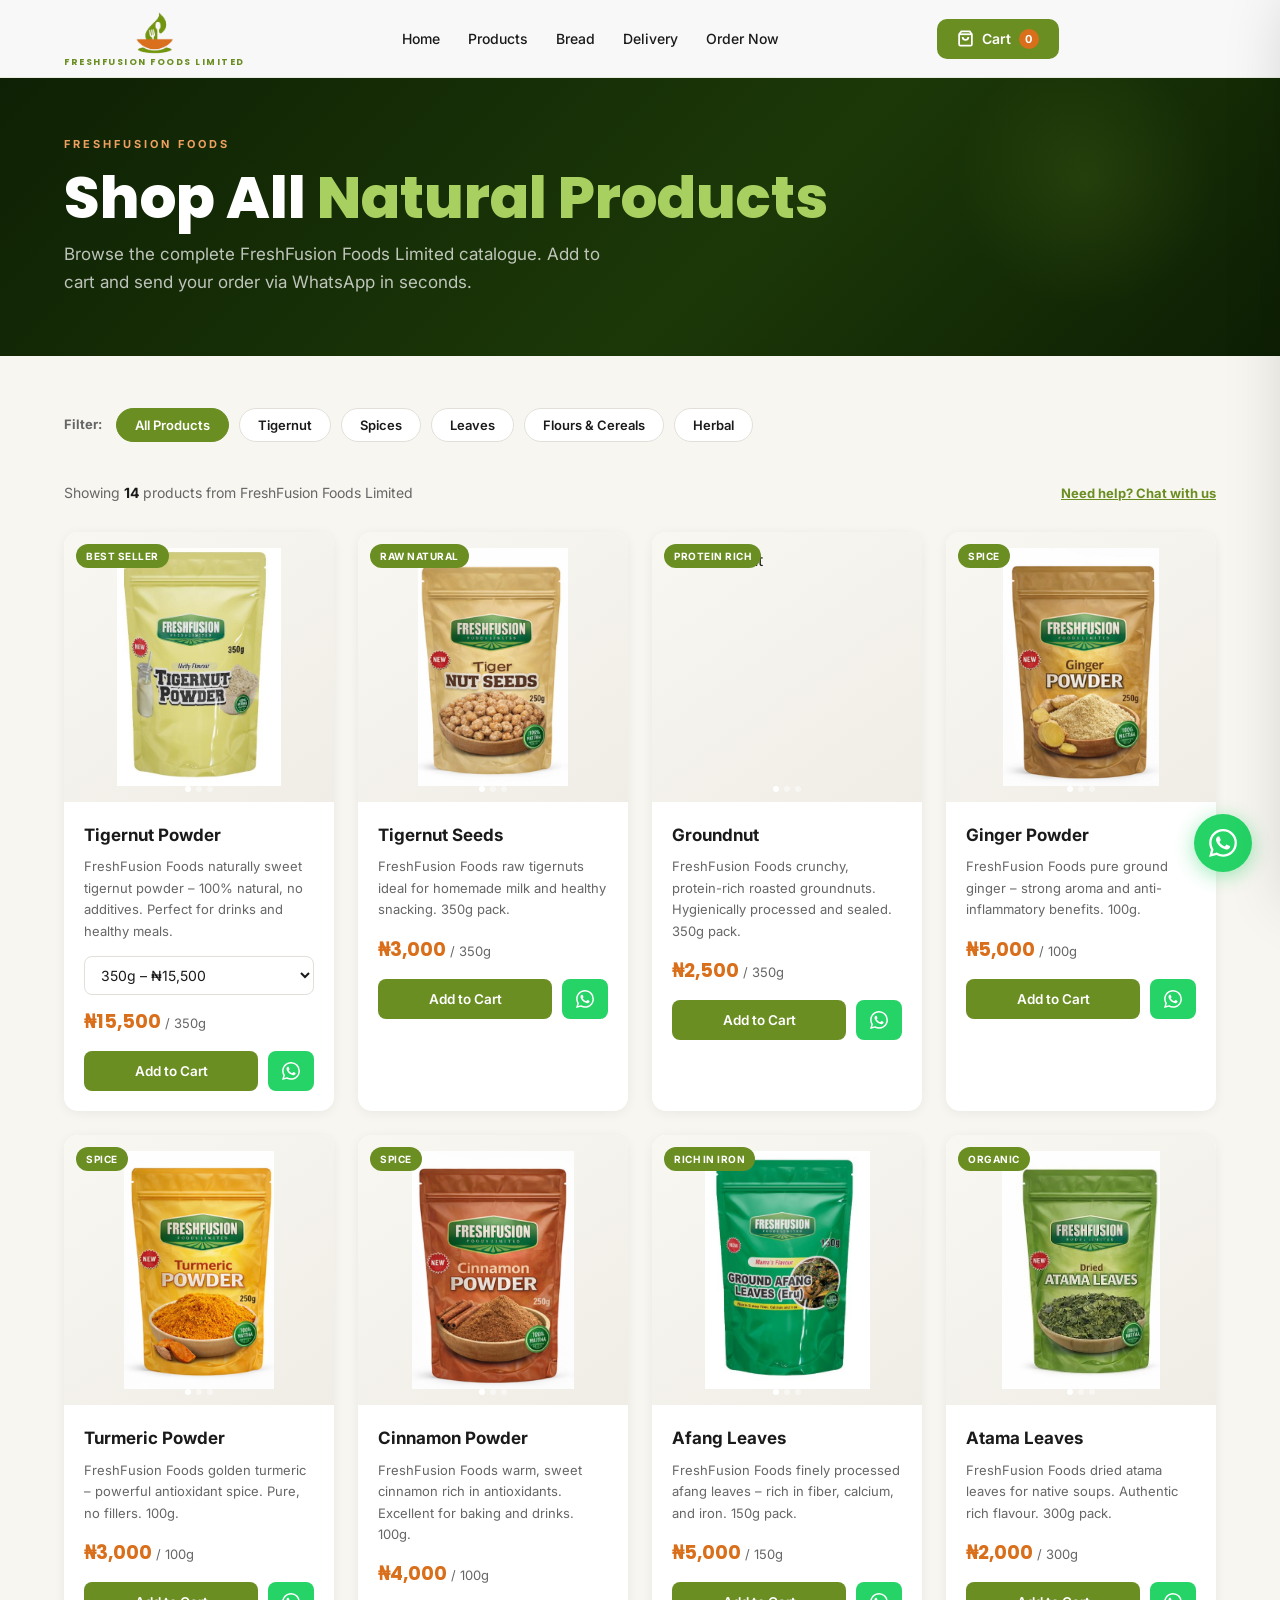
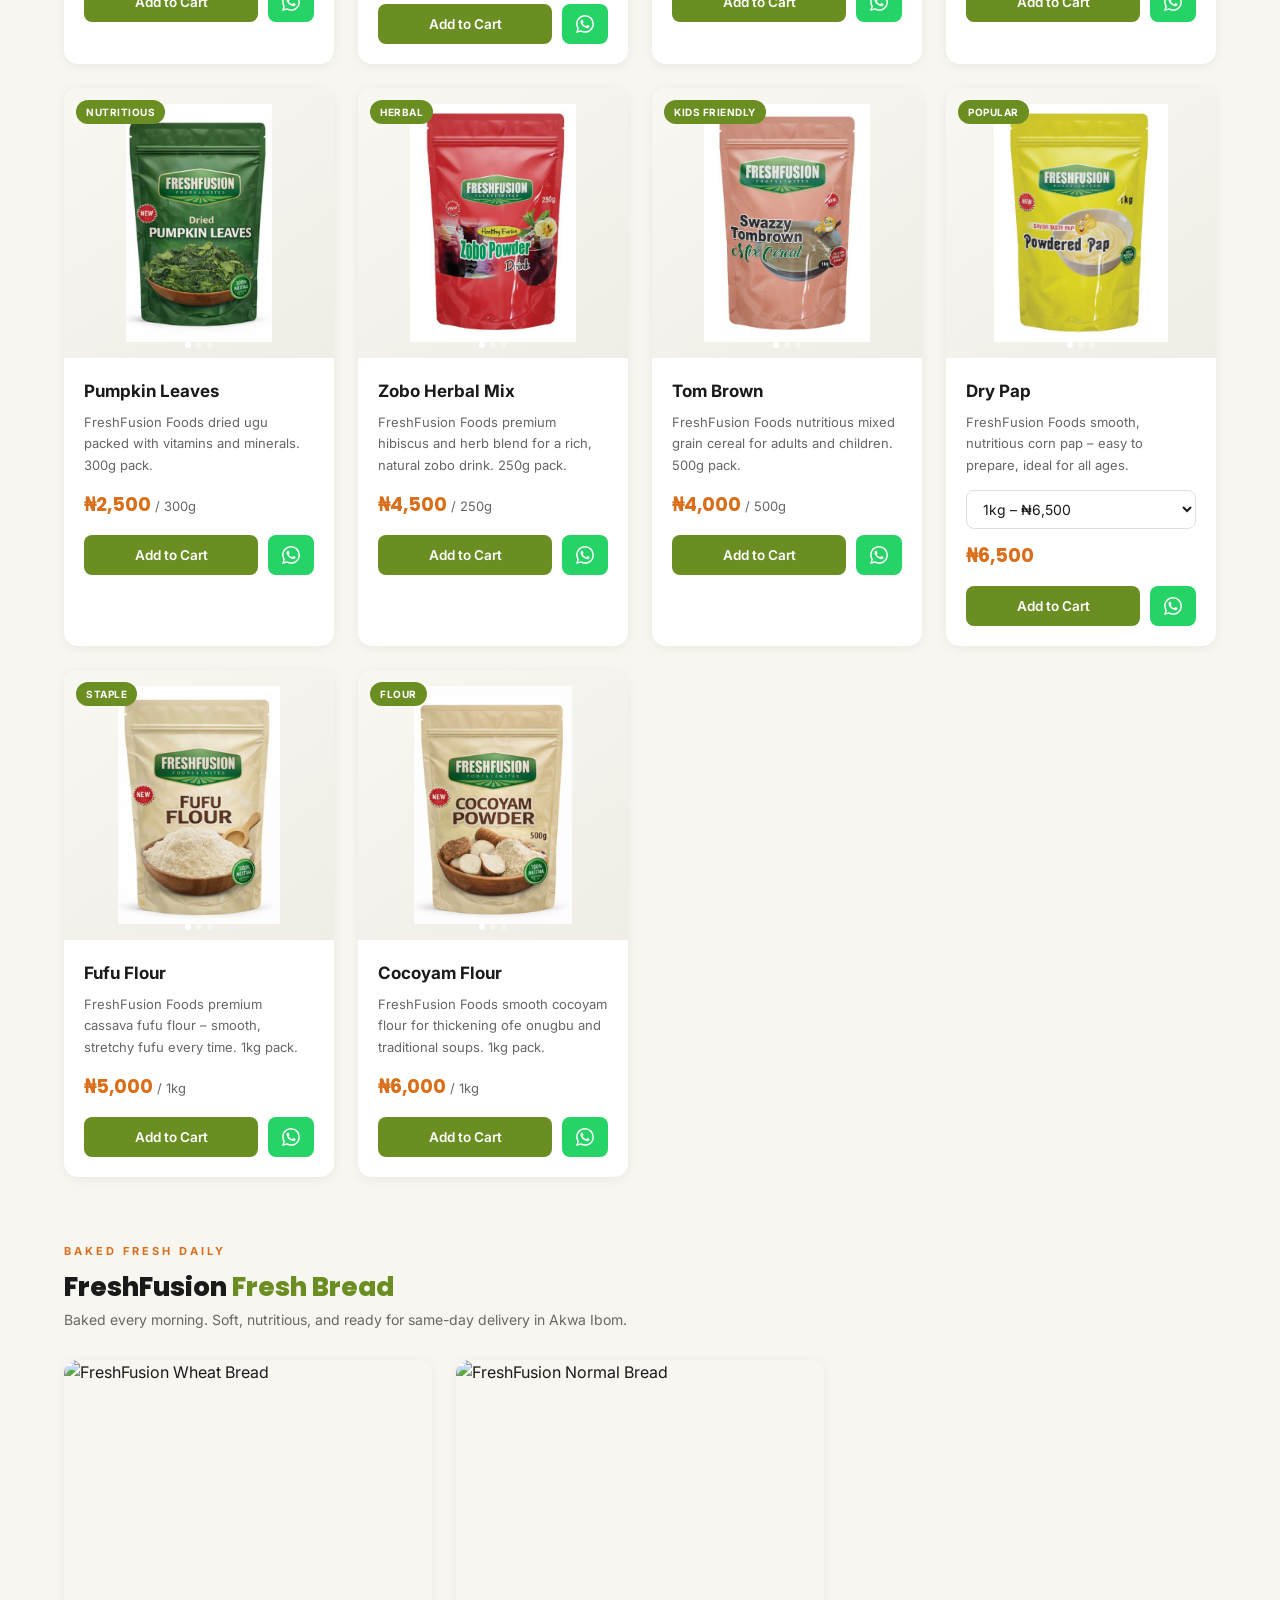
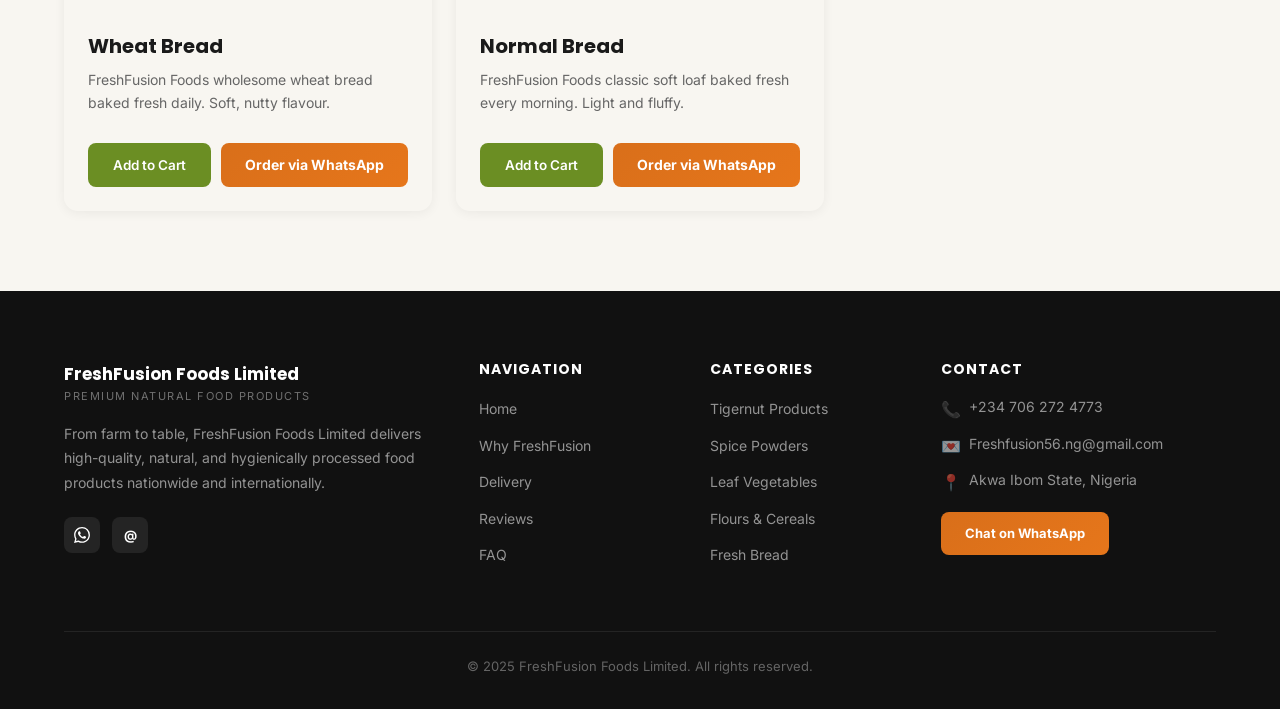
==== commit b81c9ee1: "update" ====
--- a/Shop.html
+++ b/Shop.html
@@ -96,9 +96,9 @@
 
     <div class="product-card" data-product data-name="Tigernut Powder" data-price="15500" data-category="tigernut" data-aos="fade-up">
       <div class="product-img-wrap"><span class="product-tag">Best Seller</span>
-        <img src="tigernut.jpeg" alt="FreshFusion Tigernut Powder">
-        <img src="https://images.unsplash.com/photo-1574323347407-f5e1ad6d020b?w=600&q=80" alt="Tigernut 2">
-        <img src="https://images.unsplash.com/photo-1609501676725-7186f017a4b7?w=600&q=80" alt="Tigernut 3">
+        <img src="images/tigernut.jpeg" alt="FreshFusion Tigernut Powder">
+        <img src="https://i.pinimg.com/1200x/61/51/34/615134b606d50362328f9d7449aea8b5.jpg" alt="Tigernut 2">
+        <img src="https://i.pinimg.com/1200x/cf/d0/0f/cfd00f1b321b5984fc363a1202c0df8d.jpg" alt="Tigernut 3">
         <div class="img-dots"><button class="img-dot"></button><button class="img-dot"></button><button class="img-dot"></button></div>
       </div>
       <div class="product-body">
@@ -112,7 +112,7 @@
 
     <div class="product-card" data-product data-name="Tigernut Seeds" data-price="3000" data-category="tigernut" data-aos="fade-up" data-aos-delay="50">
       <div class="product-img-wrap"><span class="product-tag">Raw Natural</span>
-        <img src="https://images.unsplash.com/photo-1563636619-e9143da7973b?w=600&q=80" alt="Tigernut Seeds">
+        <img src="images/tigrnut seed.jpeg" alt="Tigernut Seeds">
         <img src="https://images.unsplash.com/photo-1574323347407-f5e1ad6d020b?w=600&q=80" alt="Seeds 2">
         <img src="https://images.unsplash.com/photo-1609501676725-7186f017a4b7?w=600&q=80" alt="Seeds 3">
         <div class="img-dots"><button class="img-dot"></button><button class="img-dot"></button><button class="img-dot"></button></div>
@@ -127,9 +127,9 @@
 
     <div class="product-card" data-product data-name="Groundnut" data-price="2500" data-category="tigernut" data-aos="fade-up" data-aos-delay="100">
       <div class="product-img-wrap"><span class="product-tag">Protein Rich</span>
-        <img src="https://images.unsplash.com/photo-1567306226408-c60e6438e93f?w=600&q=80" alt="Groundnut">
-        <img src="https://images.unsplash.com/photo-1605289982774-9a6fef564df8?w=600&q=80" alt="Groundnut 2">
-        <img src="https://images.unsplash.com/photo-1574323347407-f5e1ad6d020b?w=600&q=80" alt="Groundnut 3">
+        <img src="images/groundnut.jpg" alt="Groundnut">
+        <img src="https://i.pinimg.com/1200x/d0/00/07/d000078fe8a710ada4f58e8d10da73b1.jpg" alt="Groundnut 2">
+        <img src="https://i.pinimg.com/1200x/6f/97/7c/6f977c14c8dece2aa63fe04eb1bf2b2d.jpg" alt="Groundnut 3">
         <div class="img-dots"><button class="img-dot"></button><button class="img-dot"></button><button class="img-dot"></button></div>
       </div>
       <div class="product-body">
@@ -142,9 +142,9 @@
 
     <div class="product-card" data-product data-name="Ginger Powder" data-price="5000" data-category="spices" data-aos="fade-up">
       <div class="product-img-wrap"><span class="product-tag">Spice</span>
-        <img src="https://images.unsplash.com/photo-1615485500704-8e990f9900f7?w=600&q=80" alt="Ginger Powder">
-        <img src="https://images.unsplash.com/photo-1596040033229-a9821ebd058d?w=600&q=80" alt="Ginger 2">
-        <img src="https://images.unsplash.com/photo-1610970881699-44a5587cabec?w=600&q=80" alt="Ginger 3">
+        <img src="images/ginger.jpeg" alt="Ginger Powder">
+        <img src="https://i.pinimg.com/1200x/33/ac/99/33ac99403da9ec0e98d9ccd1870e0d88.jpg" alt="Ginger 2">
+        <img src="https://i.pinimg.com/736x/c8/66/fe/c866fea62dc79e797b82cc6de3969a0f.jpg" alt="Ginger 3">
         <div class="img-dots"><button class="img-dot"></button><button class="img-dot"></button><button class="img-dot"></button></div>
       </div>
       <div class="product-body">
@@ -157,9 +157,9 @@
 
     <div class="product-card" data-product data-name="Turmeric Powder" data-price="3000" data-category="spices" data-aos="fade-up" data-aos-delay="50">
       <div class="product-img-wrap"><span class="product-tag">Spice</span>
-        <img src="https://images.unsplash.com/photo-1596040033229-a9821ebd058d?w=600&q=80" alt="Turmeric">
-        <img src="https://images.unsplash.com/photo-1615485500704-8e990f9900f7?w=600&q=80" alt="Turmeric 2">
-        <img src="https://images.unsplash.com/photo-1610970881699-44a5587cabec?w=600&q=80" alt="Turmeric 3">
+        <img src="images/turmeric.jpeg" alt="Turmeric">
+        <img src="https://i.pinimg.com/736x/7d/8d/a4/7d8da4a55ffe616d6918aa9f9a357759.jpg" alt="Turmeric 2">
+        <img src="https://i.pinimg.com/1200x/5d/71/72/5d7172920dc61c63224d8c41c27e33a5.jpg" alt="Turmeric 3">
         <div class="img-dots"><button class="img-dot"></button><button class="img-dot"></button><button class="img-dot"></button></div>
       </div>
       <div class="product-body">
@@ -172,9 +172,9 @@
 
     <div class="product-card" data-product data-name="Cinnamon Powder" data-price="4000" data-category="spices" data-aos="fade-up" data-aos-delay="100">
       <div class="product-img-wrap"><span class="product-tag">Spice</span>
-        <img src="https://images.unsplash.com/photo-1610970881699-44a5587cabec?w=600&q=80" alt="Cinnamon">
-        <img src="https://images.unsplash.com/photo-1596040033229-a9821ebd058d?w=600&q=80" alt="Cinnamon 2">
-        <img src="https://images.unsplash.com/photo-1615485500704-8e990f9900f7?w=600&q=80" alt="Cinnamon 3">
+        <img src="images/cinnamon.jpeg" alt="Cinnamon">
+        <img src="https://i.pinimg.com/1200x/4e/74/48/4e7448761b6ef1fcc959694c0352ec80.jpg" alt="Cinnamon 2">
+        <img src="https://i.pinimg.com/1200x/8f/62/db/8f62db85941790ade1bf63696436518b.jpg" alt="Cinnamon 3">
         <div class="img-dots"><button class="img-dot"></button><button class="img-dot"></button><button class="img-dot"></button></div>
       </div>
       <div class="product-body">
@@ -187,9 +187,9 @@
 
     <div class="product-card" data-product data-name="Afang Leaves" data-price="5000" data-category="leaves" data-aos="fade-up">
       <div class="product-img-wrap"><span class="product-tag">Rich in Iron</span>
-        <img src="https://images.unsplash.com/photo-1540420773420-3366772f4999?w=600&q=80" alt="Afang Leaves">
-        <img src="https://images.unsplash.com/photo-1518977676601-b53f82aba655?w=600&q=80" alt="Afang 2">
-        <img src="https://images.unsplash.com/photo-1556909114-f6e7ad7d3136?w=600&q=80" alt="Afang 3">
+        <img src="images/fang leave.jpeg" alt="Afang Leaves">
+        <img src="https://i.pinimg.com/736x/ed/eb/72/edeb72b91cbf21fb77715d15eed13611.jpg" alt="Afang 2">
+        <img src="https://i.pinimg.com/736x/14/20/e1/1420e1434d94af601060da287881f722.jpg" alt="Afang 3">
         <div class="img-dots"><button class="img-dot"></button><button class="img-dot"></button><button class="img-dot"></button></div>
       </div>
       <div class="product-body">
@@ -202,9 +202,9 @@
 
     <div class="product-card" data-product data-name="Atama Leaves" data-price="2000" data-category="leaves" data-aos="fade-up" data-aos-delay="50">
       <div class="product-img-wrap"><span class="product-tag">Organic</span>
-        <img src="https://images.unsplash.com/photo-1518977676601-b53f82aba655?w=600&q=80" alt="Atama Leaves">
-        <img src="https://images.unsplash.com/photo-1540420773420-3366772f4999?w=600&q=80" alt="Atama 2">
-        <img src="https://images.unsplash.com/photo-1556909114-f6e7ad7d3136?w=600&q=80" alt="Atama 3">
+        <img src="images/atama leave.jpeg" alt="Atama Leaves">
+        <img src="https://i.pinimg.com/736x/02/0f/f4/020ff44870b0fdd12cda6f9efcf5d899.jpg" alt="Atama 2">
+        <img src="https://i.pinimg.com/1200x/7c/9e/83/7c9e831a5fa5173387cf27371de6afaf.jpg" alt="Atama 3">
         <div class="img-dots"><button class="img-dot"></button><button class="img-dot"></button><button class="img-dot"></button></div>
       </div>
       <div class="product-body">
@@ -217,9 +217,9 @@
 
     <div class="product-card" data-product data-name="Pumpkin Leaves" data-price="2500" data-category="leaves" data-aos="fade-up" data-aos-delay="100">
       <div class="product-img-wrap"><span class="product-tag">Nutritious</span>
-        <img src="https://images.unsplash.com/photo-1556909114-f6e7ad7d3136?w=600&q=80" alt="Pumpkin Leaves">
-        <img src="https://images.unsplash.com/photo-1518977676601-b53f82aba655?w=600&q=80" alt="Pumpkin 2">
-        <img src="https://images.unsplash.com/photo-1540420773420-3366772f4999?w=600&q=80" alt="Pumpkin 3">
+        <img src="images/pumpking.jpeg" alt="Pumpkin Leaves">
+        <img src="https://i.pinimg.com/736x/25/01/e2/2501e2aa5ee598a5ff683f9c7bf54141.jpg" alt="Pumpkin 2">
+        <img src="https://i.pinimg.com/1200x/4a/83/db/4a83db35a39e50fc2a1434155faa59fe.jpg" alt="Pumpkin 3">
         <div class="img-dots"><button class="img-dot"></button><button class="img-dot"></button><button class="img-dot"></button></div>
       </div>
       <div class="product-body">
@@ -232,9 +232,9 @@
 
     <div class="product-card" data-product data-name="Zobo Herbal Mix" data-price="4500" data-category="herbal" data-aos="fade-up">
       <div class="product-img-wrap"><span class="product-tag">Herbal</span>
-        <img src="https://images.unsplash.com/photo-1563805042-7684c019e1cb?w=600&q=80" alt="Zobo Mix">
-        <img src="https://images.unsplash.com/photo-1587049352846-4a222e784d38?w=600&q=80" alt="Zobo 2">
-        <img src="https://images.unsplash.com/photo-1513558161293-cdaf765ed2fd?w=600&q=80" alt="Zobo 3">
+        <img src="images/zobo.jpeg" alt="Zobo Mix">
+        <img src="https://i.pinimg.com/736x/96/85/f8/9685f801957a8b6a08dbca3dc70d0da5.jpg" alt="Zobo 2">
+        <img src="https://i.pinimg.com/736x/57/85/85/578585999d013a34910ed2034e47154b.jpg" alt="Zobo 3">
         <div class="img-dots"><button class="img-dot"></button><button class="img-dot"></button><button class="img-dot"></button></div>
       </div>
       <div class="product-body">
@@ -247,9 +247,9 @@
 
     <div class="product-card" data-product data-name="Tom Brown" data-price="4000" data-category="flours" data-aos="fade-up" data-aos-delay="50">
       <div class="product-img-wrap"><span class="product-tag">Kids Friendly</span>
-        <img src="https://images.unsplash.com/photo-1582735689369-4fe89db7114c?w=600&q=80" alt="Tom Brown">
-        <img src="https://images.unsplash.com/photo-1574323347407-f5e1ad6d020b?w=600&q=80" alt="Tom Brown 2">
-        <img src="https://images.unsplash.com/photo-1509440159596-0249088772ff?w=600&q=80" alt="Tom Brown 3">
+        <img src="images/tombrown.jpeg" alt="Tom Brown">
+        <img src="https://i.pinimg.com/736x/26/66/5c/26665cb30301c27d1601012fe17afee7.jpg" alt="Tom Brown 2">
+        <img src="https://i.pinimg.com/1200x/b8/6a/c0/b86ac0bda8e6e3ca852447e010e045d3.jpg" alt="Tom Brown 3">
         <div class="img-dots"><button class="img-dot"></button><button class="img-dot"></button><button class="img-dot"></button></div>
       </div>
       <div class="product-body">
@@ -262,9 +262,9 @@
 
     <div class="product-card" data-product data-name="Dry Pap" data-price="6500" data-category="flours" data-aos="fade-up" data-aos-delay="100">
       <div class="product-img-wrap"><span class="product-tag">Popular</span>
-        <img src="https://images.unsplash.com/photo-1574323347407-f5e1ad6d020b?w=600&q=80" alt="Dry Pap">
-        <img src="https://images.unsplash.com/photo-1582735689369-4fe89db7114c?w=600&q=80" alt="Dry Pap 2">
-        <img src="https://images.unsplash.com/photo-1509440159596-0249088772ff?w=600&q=80" alt="Dry Pap 3">
+        <img src="images/pap.jpeg" alt="Dry Pap">
+        <img src="https://i.pinimg.com/736x/d7/2b/60/d72b603a31e4bb60c03cc9488ea4e806.jpg" alt="Dry Pap 2">
+        <img src="https://i.pinimg.com/1200x/99/d3/3d/99d33d369a3b94900ee5776ce4cbe2de.jpg" alt="Dry Pap 3">
         <div class="img-dots"><button class="img-dot"></button><button class="img-dot"></button><button class="img-dot"></button></div>
       </div>
       <div class="product-body">
@@ -278,9 +278,9 @@
 
     <div class="product-card" data-product data-name="Fufu Flour" data-price="5000" data-category="flours" data-aos="fade-up">
       <div class="product-img-wrap"><span class="product-tag">Staple</span>
-        <img src="https://images.unsplash.com/photo-1509440159596-0249088772ff?w=600&q=80" alt="Fufu Flour">
-        <img src="https://images.unsplash.com/photo-1574323347407-f5e1ad6d020b?w=600&q=80" alt="Fufu Flour 2">
-        <img src="https://images.unsplash.com/photo-1582735689369-4fe89db7114c?w=600&q=80" alt="Fufu Flour 3">
+        <img src="images/fufu flour.jpeg" alt="Fufu Flour">
+        <img src="https://i.pinimg.com/736x/68/2f/8c/682f8c909db11167e394a38dc0b64142.jpg" alt="Fufu Flour 2">
+        <img src="https://i.pinimg.com/1200x/5a/1b/7d/5a1b7dd2f1500bc0d6c16f0e9cb2adc6.jpg" alt="Fufu Flour 3">
         <div class="img-dots"><button class="img-dot"></button><button class="img-dot"></button><button class="img-dot"></button></div>
       </div>
       <div class="product-body">
@@ -293,9 +293,9 @@
 
     <div class="product-card" data-product data-name="Cocoyam Flour" data-price="6000" data-category="flours" data-aos="fade-up" data-aos-delay="50">
       <div class="product-img-wrap"><span class="product-tag">Flour</span>
-        <img src="https://images.unsplash.com/photo-1574323347407-f5e1ad6d020b?w=600&q=80" alt="Cocoyam Flour">
-        <img src="https://images.unsplash.com/photo-1509440159596-0249088772ff?w=600&q=80" alt="Cocoyam 2">
-        <img src="https://images.unsplash.com/photo-1582735689369-4fe89db7114c?w=600&q=80" alt="Cocoyam 3">
+        <img src="images/cocoyam.jpeg" alt="Cocoyam Flour">
+        <img src="https://i.pinimg.com/1200x/af/10/18/af101815612136fc37680e5273c0da29.jpg" alt="Cocoyam 2">
+        <img src="https://i.pinimg.com/1200x/ba/a8/f6/baa8f6d4b2f13297d02c1a7a55a009d9.jpg" alt="Cocoyam 3">
         <div class="img-dots"><button class="img-dot"></button><button class="img-dot"></button><button class="img-dot"></button></div>
       </div>
       <div class="product-body">
